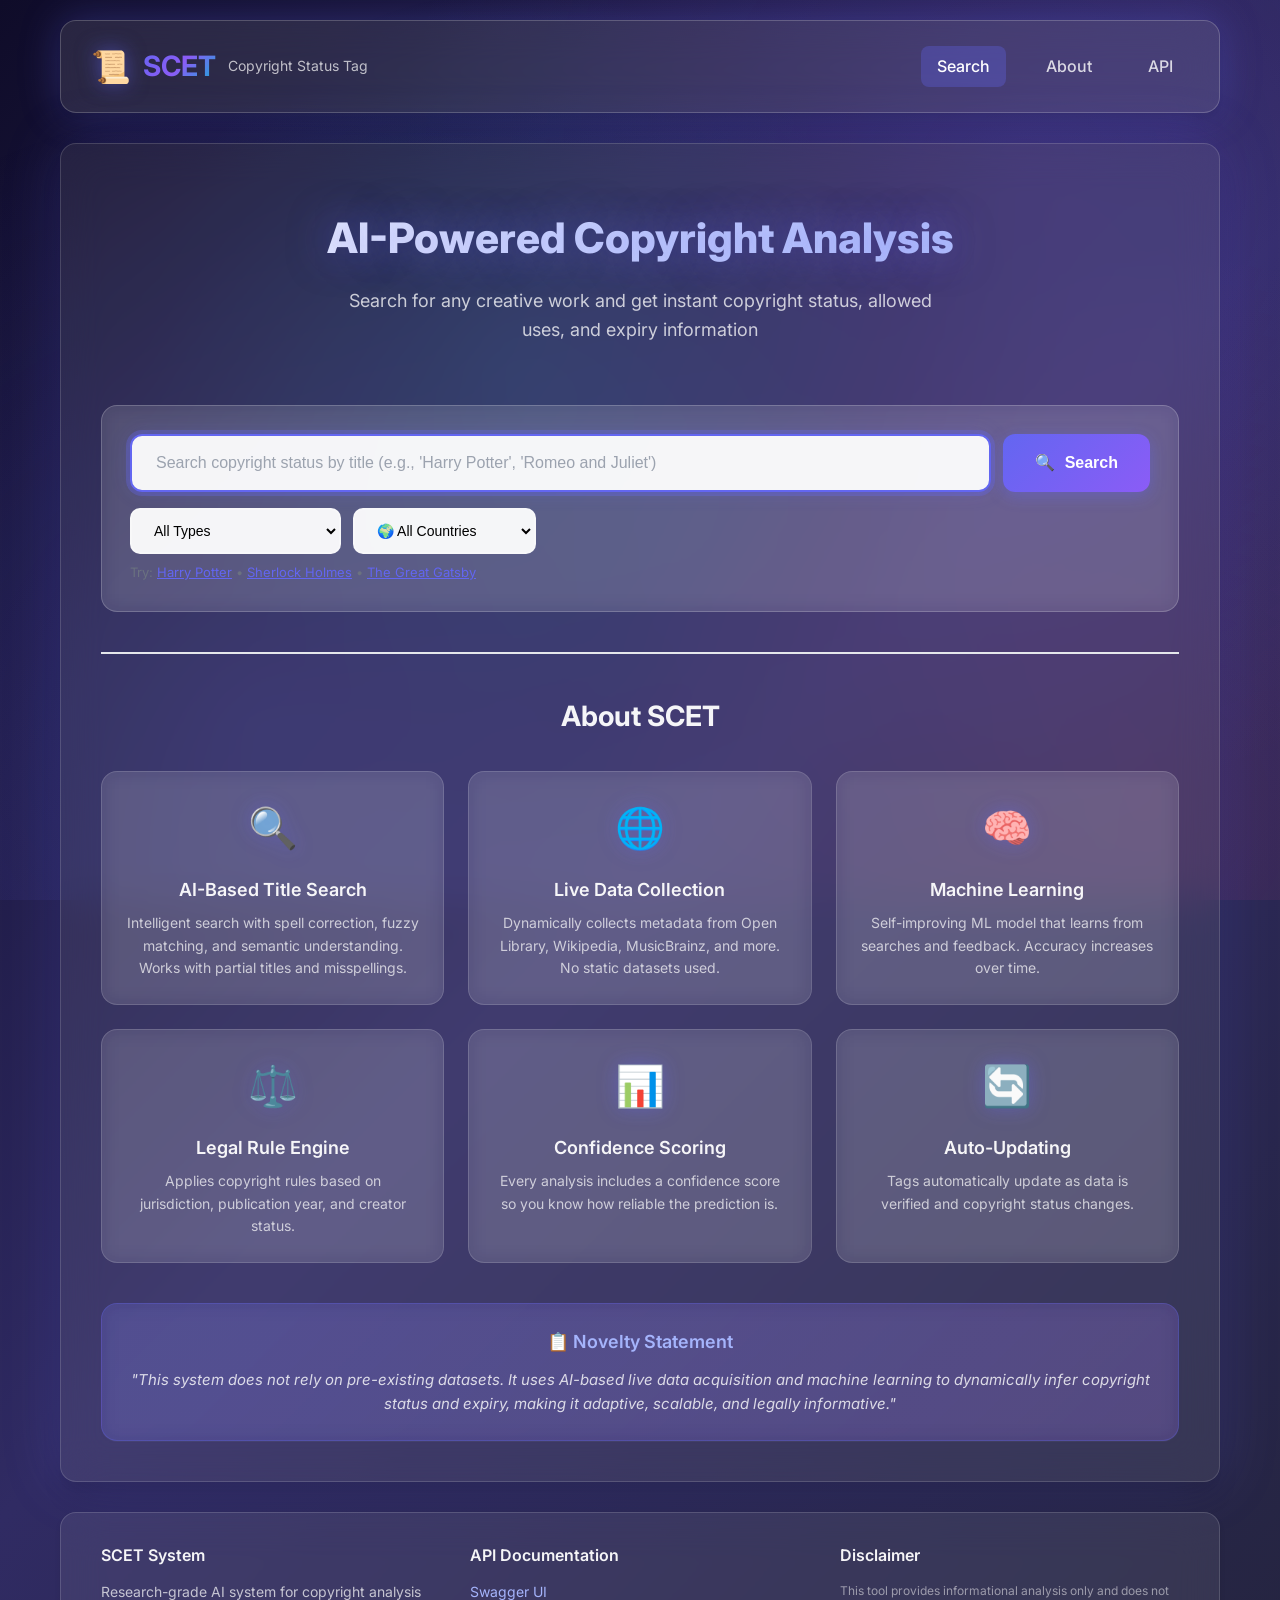
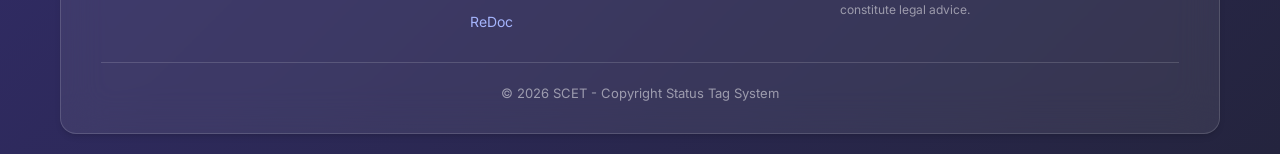
==== index.html @ 21bbf4d7 "FINAL FIX: Update index.html to use app-v3.js, remove redirect config" ====
<!DOCTYPE html>
<!-- SCET App - v3.1 FRESH BUILD 2026-02-15T175500Z -->
<html lang="en">
<head>
    <meta charset="UTF-8">
    <meta name="viewport" content="width=device-width, initial-scale=1.0">
    <title>SCET - Copyright Status Tag</title>
    <link rel="stylesheet" href="css/styles.css?v=3.1.0">
    <link href="https://fonts.googleapis.com/css2?family=Inter:wght@300;400;500;600;700&display=swap" rel="stylesheet">
</head>
<body>
    <!-- Deployment ID: 20260215-175500 -->
    <div class="app-container">
        <!-- Header -->
        <header class="header">
            <div class="logo">
                <span class="logo-icon">📜</span>
                <h1>SCET</h1>
                <span class="tagline">Copyright Status Tag</span>
            </div>
            <nav class="nav-links">
                <a href="#search" class="active">Search</a>
                <a href="#about">About</a>
                <a href="#api">API</a>
            </nav>
        </header>

        <!-- Main Content -->
        <main class="main-content">
            <!-- Hero Section -->
            <section class="hero">
                <h2>AI-Powered Copyright Analysis</h2>
                <p>Search for any creative work and get instant copyright status, allowed uses, and expiry information</p>
            </section>

            <!-- Search Section -->
            <section id="search" class="search-section">
                <div class="search-box">
                    <div class="search-input-container">
                        <input 
                            type="text" 
                            id="searchInput" 
                            placeholder="Search copyright status by title (e.g., 'Harry Potter', 'Romeo and Juliet')"
                            autocomplete="off"
                        >
                        <button id="searchBtn" class="search-btn">
                            <span class="btn-icon">🔍</span>
                            Search
                        </button>
                    </div>
                    <div class="search-options">
                        <select id="contentType">
                            <option value="">All Types</option>
                            <optgroup label="📚 Creative Works">
                                <option value="book">📚 Books</option>
                                <option value="music">🎵 Music</option>
                                <option value="film">🎬 Films</option>
                                <option value="article">📄 Articles</option>
                                <option value="artwork">🎨 Artwork</option>
                            </optgroup>
                            <optgroup label="💻 Software & Code">
                                <option value="software">💻 Software</option>
                                <option value="code">📦 Code/Library</option>
                            </optgroup>
                            <optgroup label="🚀 Innovation & Projects">
                                <option value="project">🚀 Projects</option>
                                <option value="innovation">💡 Innovation</option>
                                <option value="drone">🤖 Drones/Robotics</option>
                                <option value="technology">🔬 Technology</option>
                                <option value="research_project">🔬 Research Projects</option>
                            </optgroup>
                            <optgroup label="🏢 Companies & Startups">
                                <option value="startup">🚀 Startups</option>
                                <option value="company">🏢 Companies</option>
                            </optgroup>
                            <optgroup label="⚖️ Intellectual Property">
                                <option value="patent">📜 Patents</option>
                                <option value="trademark">®️ Trademarks</option>
                            </optgroup>
                            <optgroup label="📑 Academic & Research">
                                <option value="academic_paper">📑 Academic Papers</option>
                            </optgroup>
                        </select>
                        <select id="jurisdiction">
                            <option value="">🌍 All Countries</option>
                            <option value="US">🇺🇸 United States</option>
                            <option value="EU">🇪🇺 European Union</option>
                            <option value="UK">🇬🇧 United Kingdom</option>
                            <option value="CA">🇨🇦 Canada</option>
                            <option value="AU">🇦🇺 Australia</option>
                            <option value="JP">🇯🇵 Japan</option>
                            <option value="IN">🇮🇳 India</option>
                        </select>
                    </div>
                </div>

                <!-- Spell Correction Notice -->
                <div id="correctionNotice" class="correction-notice hidden">
                    <span>Did you mean: </span>
                    <a href="#" id="correctedQuery"></a>
                </div>

                <!-- Loading Indicator -->
                <div id="loadingIndicator" class="loading hidden">
                    <div class="spinner"></div>
                    <span>Searching with AI...</span>
                </div>

                <!-- AI Explanation -->
                <div id="aiExplanation" class="ai-explanation hidden">
                    <span class="ai-icon">🤖</span>
                    <p id="aiExplanationText"></p>
                </div>

                <!-- Search Results -->
                <div id="searchResults" class="search-results hidden">
                    <h3>Search Results</h3>
                    <div id="resultsList" class="results-list"></div>
                </div>

                <!-- Suggestions -->
                <div id="suggestions" class="suggestions hidden">
                    <span>Related searches: </span>
                    <div id="suggestionsList"></div>
                </div>
            </section>

            <!-- Copyright Status Tag Display -->
            <section id="smartTagSection" class="smart-tag-section hidden">
                <h3>Copyright Status</h3>
                <div id="smartTagContainer" class="smart-tag-container"></div>
            </section>

            <!-- About Section -->
            <section id="about" class="about-section">
                <h2>About SCET</h2>
                <div class="features-grid">
                    <div class="feature-card">
                        <span class="feature-icon">🔍</span>
                        <h4>AI-Based Title Search</h4>
                        <p>Intelligent search with spell correction, fuzzy matching, and semantic understanding. Works with partial titles and misspellings.</p>
                    </div>
                    <div class="feature-card">
                        <span class="feature-icon">🌐</span>
                        <h4>Live Data Collection</h4>
                        <p>Dynamically collects metadata from Open Library, Wikipedia, MusicBrainz, and more. No static datasets used.</p>
                    </div>
                    <div class="feature-card">
                        <span class="feature-icon">🧠</span>
                        <h4>Machine Learning</h4>
                        <p>Self-improving ML model that learns from searches and feedback. Accuracy increases over time.</p>
                    </div>
                    <div class="feature-card">
                        <span class="feature-icon">⚖️</span>
                        <h4>Legal Rule Engine</h4>
                        <p>Applies copyright rules based on jurisdiction, publication year, and creator status.</p>
                    </div>
                    <div class="feature-card">
                        <span class="feature-icon">📊</span>
                        <h4>Confidence Scoring</h4>
                        <p>Every analysis includes a confidence score so you know how reliable the prediction is.</p>
                    </div>
                    <div class="feature-card">
                        <span class="feature-icon">🔄</span>
                        <h4>Auto-Updating</h4>
                        <p>Tags automatically update as data is verified and copyright status changes.</p>
                    </div>
                </div>

                <div class="novelty-statement">
                    <h4>📋 Novelty Statement</h4>
                    <p>
                        "This system does not rely on pre-existing datasets. It uses AI-based live data acquisition 
                        and machine learning to dynamically infer copyright status and expiry, making it adaptive, 
                        scalable, and legally informative."
                    </p>
                </div>
            </section>
        </main>

        <!-- Footer -->
        <footer class="footer">
            <div class="footer-content">
                <div class="footer-section">
                    <h4>SCET System</h4>
                    <p>Research-grade AI system for copyright analysis</p>
                </div>
                <div class="footer-section">
                    <h4>API Documentation</h4>
                    <a href="http://localhost:8000/docs" target="_blank">Swagger UI</a>
                    <a href="http://localhost:8000/redoc" target="_blank">ReDoc</a>
                </div>
                <div class="footer-section">
                    <h4>Disclaimer</h4>
                    <p class="disclaimer-text">This tool provides informational analysis only and does not constitute legal advice.</p>
                </div>
            </div>
            <div class="footer-bottom">
                <p>&copy; 2026 SCET - Copyright Status Tag System</p>
            </div>
        </footer>
    </div>

    <script src="js/app-v3.js"></script>
    <script>console.log('SCET APP LOADED - v3.1 [20260215-175500]');</script>
</body>
</html>
---- css/styles.css ----
/* SCET Frontend Styles */

:root {
    --primary-color: #6366f1;
    --primary-dark: #4f46e5;
    --secondary-color: #8b5cf6;
    --accent-color: #06b6d4;
    --success-color: #10b981;
    --warning-color: #f59e0b;
    --danger-color: #ef4444;
    --gray-50: #f9fafb;
    --gray-100: #f3f4f6;
    --gray-200: #e5e7eb;
    --gray-300: #d1d5db;
    --gray-400: #9ca3af;
    --gray-500: #6b7280;
    --gray-600: #4b5563;
    --gray-700: #374151;
    --gray-800: #1f2937;
    --gray-900: #111827;
    --border-radius: 16px;
    --shadow-sm: 0 1px 2px 0 rgba(0, 0, 0, 0.05);
    --shadow: 0 4px 6px -1px rgba(0, 0, 0, 0.1), 0 2px 4px -1px rgba(0, 0, 0, 0.06);
    --shadow-lg: 0 10px 15px -3px rgba(0, 0, 0, 0.1), 0 4px 6px -2px rgba(0, 0, 0, 0.05);
    --shadow-xl: 0 20px 25px -5px rgba(0, 0, 0, 0.1), 0 10px 10px -5px rgba(0, 0, 0, 0.04);
    --shadow-glow: 0 0 40px rgba(99, 102, 241, 0.3);
}

* {
    margin: 0;
    padding: 0;
    box-sizing: border-box;
}

body {
    font-family: 'Inter', -apple-system, BlinkMacSystemFont, 'Segoe UI', Roboto, sans-serif;
    background: linear-gradient(135deg, #0f0c29 0%, #302b63 50%, #24243e 100%);
    min-height: 100vh;
    color: #f3f4f6;
    line-height: 1.6;
    position: relative;
}

/* Animated background particles */
body::before {
    content: '';
    position: fixed;
    top: 0;
    left: 0;
    width: 100%;
    height: 100%;
    background-image: 
        radial-gradient(circle at 20% 80%, rgba(99, 102, 241, 0.15) 0%, transparent 50%),
        radial-gradient(circle at 80% 20%, rgba(139, 92, 246, 0.15) 0%, transparent 50%),
        radial-gradient(circle at 40% 40%, rgba(6, 182, 212, 0.1) 0%, transparent 40%),
        radial-gradient(circle at 90% 90%, rgba(236, 72, 153, 0.1) 0%, transparent 40%);
    pointer-events: none;
    z-index: 0;
}

.app-container {
    max-width: 1200px;
    margin: 0 auto;
    padding: 20px;
    position: relative;
    z-index: 1;
}

/* Header */
.header {
    display: flex;
    justify-content: space-between;
    align-items: center;
    padding: 20px 30px;
    background: rgba(255, 255, 255, 0.1);
    backdrop-filter: blur(20px);
    border: 1px solid rgba(255, 255, 255, 0.2);
    border-radius: var(--border-radius);
    box-shadow: var(--shadow-lg), var(--shadow-glow);
    margin-bottom: 30px;
}

.logo {
    display: flex;
    align-items: center;
    gap: 12px;
}

.logo-icon {
    font-size: 32px;
    filter: drop-shadow(0 0 10px rgba(99, 102, 241, 0.5));
}

.logo h1 {
    font-size: 28px;
    font-weight: 700;
    background: linear-gradient(135deg, #6366f1, #8b5cf6, #06b6d4);
    -webkit-background-clip: text;
    -webkit-text-fill-color: transparent;
    background-clip: text;
}

.tagline {
    font-size: 14px;
    color: rgba(255, 255, 255, 0.7);
    font-weight: 400;
}

.nav-links {
    display: flex;
    gap: 24px;
}

.nav-links a {
    text-decoration: none;
    color: rgba(255, 255, 255, 0.8);
    font-weight: 500;
    padding: 8px 16px;
    border-radius: 8px;
    transition: all 0.2s ease;
}

.nav-links a:hover,
.nav-links a.active {
    color: #fff;
    background: rgba(99, 102, 241, 0.3);
}

/* Main Content */
.main-content {
    background: rgba(255, 255, 255, 0.08);
    backdrop-filter: blur(20px);
    border: 1px solid rgba(255, 255, 255, 0.15);
    border-radius: var(--border-radius);
    box-shadow: var(--shadow-xl), 0 0 60px rgba(99, 102, 241, 0.2);
    padding: 40px;
    margin-bottom: 30px;
}

/* Hero Section */
.hero {
    text-align: center;
    margin-bottom: 40px;
    padding: 20px;
}

.hero h2 {
    font-size: 42px;
    font-weight: 800;
    background: linear-gradient(135deg, #fff 0%, #c7d2fe 50%, #a5b4fc 100%);
    -webkit-background-clip: text;
    -webkit-text-fill-color: transparent;
    background-clip: text;
    margin-bottom: 16px;
    text-shadow: 0 0 40px rgba(99, 102, 241, 0.5);
}

.hero p {
    font-size: 18px;
    color: rgba(255, 255, 255, 0.75);
    max-width: 600px;
    margin: 0 auto;
}

/* Search Section */
.search-section {
    margin-bottom: 40px;
}

.search-box {
    background: rgba(255, 255, 255, 0.1);
    border: 1px solid rgba(255, 255, 255, 0.2);
    border-radius: var(--border-radius);
    padding: 28px;
    margin-bottom: 20px;
    backdrop-filter: blur(10px);
}

.search-input-container {
    display: flex;
    gap: 12px;
    margin-bottom: 16px;
}

.search-input-container input {
    flex: 1;
    padding: 18px 24px;
    font-size: 16px;
    border: 2px solid rgba(255, 255, 255, 0.2);
    border-radius: 12px;
    outline: none;
    transition: all 0.3s ease;
    background: rgba(255, 255, 255, 0.95);
    color: var(--gray-800);
}

.search-input-container input::placeholder {
    color: var(--gray-400);
}

.search-input-container input:focus {
    border-color: var(--primary-color);
    box-shadow: 0 0 0 4px rgba(99, 102, 241, 0.3), 0 0 20px rgba(99, 102, 241, 0.2);
}

.search-btn {
    display: flex;
    align-items: center;
    gap: 10px;
    padding: 18px 32px;
    background: linear-gradient(135deg, #6366f1, #8b5cf6, #06b6d4);
    background-size: 200% 200%;
    animation: gradientShift 3s ease infinite;
    color: white;
    border: none;
    border-radius: 12px;
    font-size: 16px;
    font-weight: 600;
    cursor: pointer;
    transition: all 0.3s ease;
    box-shadow: 0 4px 15px rgba(99, 102, 241, 0.4);
}

@keyframes gradientShift {
    0% { background-position: 0% 50%; }
    50% { background-position: 100% 50%; }
    100% { background-position: 0% 50%; }
}

.search-btn:hover {
    transform: translateY(-3px);
    box-shadow: 0 8px 25px rgba(99, 102, 241, 0.5);
}

.search-btn:active {
    transform: translateY(-1px);
}

.search-options {
    display: flex;
    gap: 12px;
}

.search-options select {
    padding: 12px 18px;
    font-size: 14px;
    border: 2px solid rgba(255, 255, 255, 0.2);
    border-radius: 10px;
    background: rgba(255, 255, 255, 0.95);
    cursor: pointer;
    outline: none;
}

.search-options select:focus {
    border-color: var(--primary-color);
    box-shadow: 0 0 0 3px rgba(99, 102, 241, 0.2);
}

/* Correction Notice */
.correction-notice {
    background: rgba(251, 191, 36, 0.2);
    border: 1px solid rgba(251, 191, 36, 0.4);
    border-radius: 10px;
    padding: 12px 20px;
    margin-bottom: 16px;
    color: #fcd34d;
    backdrop-filter: blur(10px);
}

.correction-notice a {
    color: #a5b4fc;
    font-weight: 600;
}

/* Loading Indicator */
.loading {
    display: flex;
    align-items: center;
    justify-content: center;
    gap: 16px;
    padding: 40px;
    color: rgba(255, 255, 255, 0.8);
}

.spinner {
    width: 36px;
    height: 36px;
    border: 3px solid rgba(255, 255, 255, 0.2);
    border-top-color: #6366f1;
    border-radius: 50%;
    animation: spin 1s linear infinite;
    box-shadow: 0 0 20px rgba(99, 102, 241, 0.4);
}

@keyframes spin {
    to { transform: rotate(360deg); }
}

/* AI Explanation */
.ai-explanation {
    display: flex;
    align-items: flex-start;
    gap: 12px;
    background: linear-gradient(135deg, rgba(99, 102, 241, 0.15), rgba(139, 92, 246, 0.15));
    border: 1px solid rgba(99, 102, 241, 0.3);
    border-radius: 12px;
    padding: 18px 22px;
    margin-bottom: 20px;
    backdrop-filter: blur(10px);
}

.ai-icon {
    font-size: 24px;
    filter: drop-shadow(0 0 8px rgba(99, 102, 241, 0.5));
}

.ai-explanation p {
    color: rgba(255, 255, 255, 0.85);
    font-size: 15px;
}

/* Search Results */
.search-results h3 {
    font-size: 20px;
    font-weight: 600;
    margin-bottom: 16px;
    color: rgba(255, 255, 255, 0.95);
}

.results-list {
    display: flex;
    flex-direction: column;
    gap: 12px;
}

.result-item {
    display: flex;
    justify-content: space-between;
    align-items: center;
    background: rgba(255, 255, 255, 0.08);
    border: 1px solid rgba(255, 255, 255, 0.15);
    border-radius: 12px;
    padding: 18px 22px;
    cursor: pointer;
    transition: all 0.3s ease;
    backdrop-filter: blur(10px);
}

.result-item:hover {
    border-color: rgba(99, 102, 241, 0.5);
    box-shadow: 0 8px 25px rgba(99, 102, 241, 0.2);
    transform: translateX(5px);
}

.result-info {
    flex: 1;
}

.result-title {
    font-size: 16px;
    font-weight: 600;
    color: rgba(255, 255, 255, 0.95);
    margin-bottom: 4px;
}

.result-meta {
    font-size: 14px;
    color: rgba(255, 255, 255, 0.6);
}

.result-score {
    display: flex;
    flex-direction: column;
    align-items: flex-end;
    gap: 4px;
}

.score-badge {
    background: linear-gradient(135deg, #6366f1, #8b5cf6);
    color: white;
    padding: 6px 14px;
    border-radius: 20px;
    font-size: 12px;
    font-weight: 600;
    box-shadow: 0 2px 10px rgba(99, 102, 241, 0.4);
}

.status-badge {
    padding: 6px 14px;
    border-radius: 20px;
    font-size: 12px;
    font-weight: 500;
}

.status-badge.public_domain,
.status-badge.expired {
    background: rgba(16, 185, 129, 0.2);
    color: #6ee7b7;
    border: 1px solid rgba(16, 185, 129, 0.4);
}

.status-badge.likely_expired {
    background: rgba(251, 191, 36, 0.2);
    color: #fcd34d;
    border: 1px solid rgba(251, 191, 36, 0.4);
}

.status-badge.active,
.status-badge.likely_active {
    background: rgba(239, 68, 68, 0.2);
    color: #fca5a5;
    border: 1px solid rgba(239, 68, 68, 0.4);
}

.status-badge.unknown {
    background: rgba(255, 255, 255, 0.1);
    color: rgba(255, 255, 255, 0.6);
    border: 1px solid rgba(255, 255, 255, 0.2);
}

/* Suggestions */
.suggestions {
    display: flex;
    align-items: center;
    gap: 12px;
    padding: 12px 0;
    color: rgba(255, 255, 255, 0.6);
    font-size: 14px;
}

#suggestionsList {
    display: flex;
    gap: 8px;
}

.suggestion-tag {
    background: rgba(255, 255, 255, 0.1);
    color: rgba(255, 255, 255, 0.8);
    padding: 6px 14px;
    border-radius: 20px;
    font-size: 13px;
    cursor: pointer;
    transition: all 0.3s ease;
    border: 1px solid rgba(255, 255, 255, 0.2);
}

.suggestion-tag:hover {
    background: rgba(99, 102, 241, 0.3);
    color: white;
    border-color: rgba(99, 102, 241, 0.5);
}

/* Smart Tag Section */
.smart-tag-section {
    border-top: 1px solid rgba(255, 255, 255, 0.15);
    padding-top: 40px;
    margin-top: 40px;
}

.smart-tag-section h3 {
    font-size: 24px;
    font-weight: 600;
    margin-bottom: 24px;
    text-align: center;
    color: rgba(255, 255, 255, 0.95);
}

.smart-tag-container {
    max-width: 500px;
    margin: 0 auto;
}

.smart-tag {
    border: 2px solid;
    border-radius: 16px;
    padding: 28px;
    background: rgba(255, 255, 255, 0.95);
    box-shadow: var(--shadow-xl), 0 0 40px rgba(0, 0, 0, 0.2);
}

.smart-tag.status-green { border-color: var(--success-color); box-shadow: var(--shadow-xl), 0 0 30px rgba(16, 185, 129, 0.3); }
.smart-tag.status-yellow { border-color: var(--warning-color); box-shadow: var(--shadow-xl), 0 0 30px rgba(245, 158, 11, 0.3); }
.smart-tag.status-orange { border-color: #fb923c; box-shadow: var(--shadow-xl), 0 0 30px rgba(251, 146, 60, 0.3); }
.smart-tag.status-red { border-color: var(--danger-color); box-shadow: var(--shadow-xl), 0 0 30px rgba(239, 68, 68, 0.3); }
.smart-tag.status-gray { border-color: var(--gray-400); }

.tag-header {
    display: flex;
    align-items: center;
    gap: 12px;
    margin-bottom: 16px;
}

.tag-emoji {
    font-size: 40px;
    filter: drop-shadow(0 2px 4px rgba(0, 0, 0, 0.2));
}

.tag-status {
    font-size: 18px;
    font-weight: 700;
}

.tag-title {
    font-size: 20px;
    font-weight: 600;
    color: var(--gray-800);
    margin-bottom: 8px;
}

.tag-creator {
    font-size: 15px;
    color: var(--gray-600);
    margin-bottom: 4px;
}

.tag-year {
    font-size: 14px;
    color: var(--gray-500);
}

.tag-timeline {
    background: linear-gradient(135deg, var(--gray-100), var(--gray-50));
    padding: 14px 18px;
    border-radius: 10px;
    margin: 16px 0;
    display: flex;
    align-items: center;
    gap: 8px;
    border: 1px solid var(--gray-200);
}

.tag-uses {
    margin: 16px 0;
}

.tag-uses-title {
    font-size: 14px;
    font-weight: 600;
    color: var(--gray-700);
    margin-bottom: 8px;
}

.uses-list {
    display: flex;
    flex-wrap: wrap;
    gap: 8px;
}

.use-item {
    font-size: 13px;
    padding: 4px 10px;
    border-radius: 20px;
    background: var(--gray-100);
    color: var(--gray-600);
}

.use-item.allowed {
    background: #d1fae5;
    color: #065f46;
}

.use-item.denied {
    background: #fee2e2;
    color: #991b1b;
}

.tag-confidence {
    display: flex;
    justify-content: space-between;
    align-items: center;
    margin: 16px 0;
    padding: 12px 0;
    border-top: 1px solid var(--gray-200);
    font-size: 14px;
}

.confidence-bar {
    width: 100px;
    height: 8px;
    background: var(--gray-200);
    border-radius: 4px;
    overflow: hidden;
}

.confidence-fill {
    height: 100%;
    background: var(--primary-color);
    border-radius: 4px;
    transition: width 0.3s ease;
}

.tag-reasoning {
    background: linear-gradient(135deg, #ede9fe, #dbeafe);
    padding: 16px;
    border-radius: 10px;
    margin: 16px 0;
}

.tag-reasoning-title {
    font-size: 14px;
    font-weight: 600;
    color: var(--gray-700);
    margin-bottom: 8px;
    display: flex;
    align-items: center;
    gap: 8px;
}

.tag-reasoning p {
    font-size: 14px;
    color: var(--gray-600);
    line-height: 1.5;
}

.tag-disclaimer {
    font-size: 11px;
    color: var(--gray-500);
    margin-top: 16px;
    padding-top: 16px;
    border-top: 1px solid var(--gray-200);
}

.tag-meta {
    display: flex;
    justify-content: space-between;
    font-size: 11px;
    color: var(--gray-400);
    margin-top: 12px;
}

/* Enhanced Output Styles */
.tag-summary {
    background: linear-gradient(135deg, rgba(99, 102, 241, 0.1), rgba(139, 92, 246, 0.1));
    padding: 16px;
    border-radius: 10px;
    margin: 16px 0;
    border-left: 4px solid var(--primary-color);
}

.tag-summary p {
    font-size: 14px;
    color: var(--gray-700);
    line-height: 1.6;
    margin: 0;
}

.tag-section {
    margin: 20px 0;
}

.tag-section h4 {
    font-size: 14px;
    font-weight: 600;
    color: var(--gray-800);
    margin-bottom: 12px;
    display: flex;
    align-items: center;
    gap: 8px;
}

/* Risk Assessment */
.risk-assessment {
    background: #f8f9fa;
    padding: 16px;
    border-radius: 10px;
}

.risk-header {
    display: flex;
    align-items: center;
    gap: 8px;
    margin-bottom: 8px;
}

.risk-icon {
    font-size: 24px;
}

.risk-level {
    font-size: 18px;
    font-weight: 700;
}

.risk-description {
    font-size: 14px;
    color: var(--gray-600);
    margin: 8px 0;
}

.risk-details {
    display: flex;
    gap: 20px;
    margin-top: 12px;
    font-size: 13px;
    color: var(--gray-500);
}

/* Recommendations */
.recommendations-list {
    display: flex;
    flex-direction: column;
    gap: 12px;
}

.recommendation-item {
    display: flex;
    gap: 12px;
    padding: 12px;
    border-radius: 10px;
    background: #f8f9fa;
}

.recommendation-item.success {
    background: rgba(16, 185, 129, 0.1);
    border-left: 4px solid #10b981;
}

.recommendation-item.warning {
    background: rgba(245, 158, 11, 0.1);
    border-left: 4px solid #f59e0b;
}

.recommendation-item.info {
    background: rgba(99, 102, 241, 0.1);
    border-left: 4px solid #6366f1;
}

.recommendation-item.tip {
    background: rgba(6, 182, 212, 0.1);
    border-left: 4px solid #06b6d4;
}

.recommendation-item.action {
    background: rgba(139, 92, 246, 0.1);
    border-left: 4px solid #8b5cf6;
}

.rec-icon {
    font-size: 20px;
    flex-shrink: 0;
}

.rec-content {
    flex: 1;
}

.rec-content strong {
    display: block;
    font-size: 14px;
    color: var(--gray-800);
    margin-bottom: 4px;
}

.rec-content p {
    font-size: 13px;
    color: var(--gray-600);
    margin: 0;
    line-height: 1.5;
}

/* Legal Checklist */
.legal-checklist {
    display: flex;
    flex-direction: column;
    gap: 8px;
}

.checklist-item {
    display: flex;
    align-items: center;
    gap: 10px;
    padding: 10px 12px;
    background: #f8f9fa;
    border-radius: 8px;
}

.checklist-item.required {
    background: rgba(239, 68, 68, 0.05);
}

.checklist-item.recommended {
    background: rgba(245, 158, 11, 0.05);
}

.checklist-item.optional {
    background: rgba(107, 114, 128, 0.05);
}

.check-icon {
    font-size: 16px;
    color: var(--gray-500);
}

.check-text {
    flex: 1;
    font-size: 13px;
    color: var(--gray-700);
}

.check-status {
    font-size: 11px;
    padding: 2px 8px;
    border-radius: 4px;
    text-transform: uppercase;
    font-weight: 600;
}

.checklist-item.required .check-status {
    background: rgba(239, 68, 68, 0.15);
    color: #dc2626;
}

.checklist-item.recommended .check-status {
    background: rgba(245, 158, 11, 0.15);
    color: #d97706;
}

.checklist-item.optional .check-status {
    background: rgba(107, 114, 128, 0.15);
    color: #6b7280;
}

/* Quick Actions */
.tag-actions {
    display: flex;
    flex-wrap: wrap;
    gap: 10px;
    margin: 20px 0;
}

.quick-action-btn {
    padding: 10px 16px;
    border: 2px solid var(--primary-color);
    background: transparent;
    color: var(--primary-color);
    border-radius: 8px;
    font-size: 13px;
    font-weight: 600;
    cursor: pointer;
    transition: all 0.2s ease;
}

.quick-action-btn:hover {
    background: var(--primary-color);
    color: white;
    transform: translateY(-2px);
    box-shadow: 0 4px 12px rgba(99, 102, 241, 0.3);
}

/* About Section */
.about-section {
    border-top: 2px solid var(--gray-200);
    padding-top: 40px;
    margin-top: 40px;
}

.about-section h2 {
    font-size: 28px;
    font-weight: 700;
    text-align: center;
    margin-bottom: 32px;
    color: rgba(255, 255, 255, 0.95);
}

.features-grid {
    display: grid;
    grid-template-columns: repeat(auto-fit, minmax(280px, 1fr));
    gap: 24px;
    margin-bottom: 40px;
}

.feature-card {
    background: rgba(255, 255, 255, 0.1);
    border: 1px solid rgba(255, 255, 255, 0.15);
    border-radius: var(--border-radius);
    padding: 24px;
    text-align: center;
    transition: all 0.3s ease;
    backdrop-filter: blur(10px);
}

.feature-card:hover {
    transform: translateY(-6px);
    box-shadow: 0 15px 30px rgba(99, 102, 241, 0.3);
    border-color: rgba(99, 102, 241, 0.4);
}

.feature-icon {
    font-size: 40px;
    display: block;
    margin-bottom: 16px;
    filter: drop-shadow(0 0 10px rgba(99, 102, 241, 0.4));
}

.feature-card h4 {
    font-size: 18px;
    font-weight: 600;
    margin-bottom: 8px;
    color: rgba(255, 255, 255, 0.95);
}

.feature-card p {
    font-size: 14px;
    color: rgba(255, 255, 255, 0.7);
}

.novelty-statement {
    background: linear-gradient(135deg, rgba(99, 102, 241, 0.2), rgba(139, 92, 246, 0.2));
    border: 1px solid rgba(99, 102, 241, 0.3);
    border-radius: var(--border-radius);
    padding: 24px;
    text-align: center;
    backdrop-filter: blur(10px);
}

.novelty-statement h4 {
    font-size: 18px;
    font-weight: 600;
    margin-bottom: 12px;
    color: #a5b4fc;
}

.novelty-statement p {
    font-size: 15px;
    color: rgba(255, 255, 255, 0.8);
    font-style: italic;
}

/* Footer */
.footer {
    background: rgba(255, 255, 255, 0.08);
    backdrop-filter: blur(20px);
    border: 1px solid rgba(255, 255, 255, 0.15);
    border-radius: var(--border-radius);
    box-shadow: var(--shadow);
    padding: 30px 40px;
}

.footer-content {
    display: grid;
    grid-template-columns: repeat(auto-fit, minmax(200px, 1fr));
    gap: 30px;
    margin-bottom: 20px;
}

.footer-section h4 {
    font-size: 16px;
    font-weight: 600;
    margin-bottom: 12px;
    color: rgba(255, 255, 255, 0.95);
}

.footer-section p {
    font-size: 14px;
    color: rgba(255, 255, 255, 0.7);
}

.footer-section a {
    display: block;
    color: #a5b4fc;
    text-decoration: none;
    font-size: 14px;
    margin-bottom: 8px;
    transition: all 0.2s ease;
}

.footer-section a:hover {
    color: #c7d2fe;
    text-decoration: underline;
}

.disclaimer-text {
    font-size: 12px !important;
    color: rgba(255, 255, 255, 0.5) !important;
}

.footer-bottom {
    text-align: center;
    padding-top: 20px;
    border-top: 1px solid rgba(255, 255, 255, 0.15);
}

.footer-bottom p {
    font-size: 13px;
    color: rgba(255, 255, 255, 0.5);
}

/* Hidden utility */
.hidden {
    display: none !important;
}

/* Responsive */
@media (max-width: 768px) {
    .header {
        flex-direction: column;
        gap: 16px;
        text-align: center;
    }
    
    .logo {
        flex-direction: column;
    }
    
    .search-input-container {
        flex-direction: column;
    }
    
    .search-options {
        flex-direction: column;
    }
    
    .result-item {
        flex-direction: column;
        align-items: flex-start;
        gap: 12px;
    }
    
    .result-score {
        flex-direction: row;
        gap: 8px;
    }
    
    .hero h2 {
        font-size: 28px;
    }
}
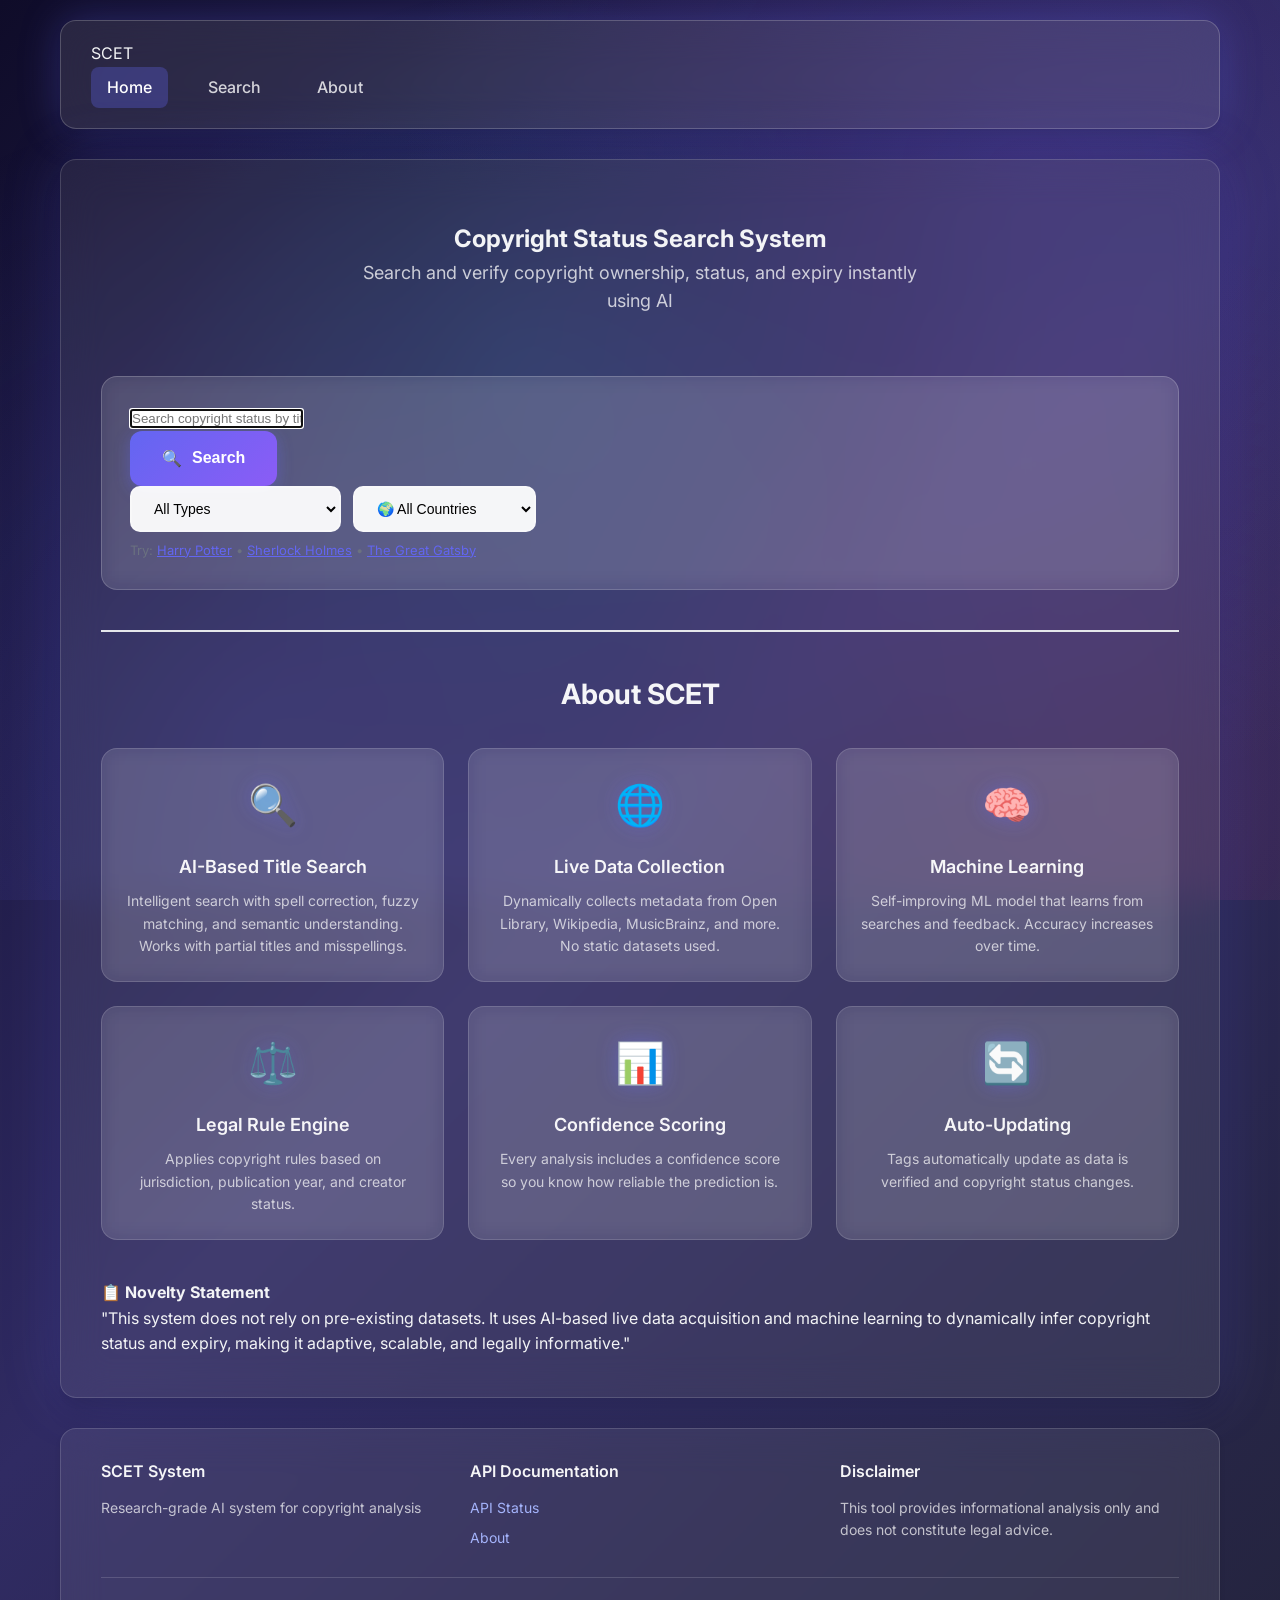
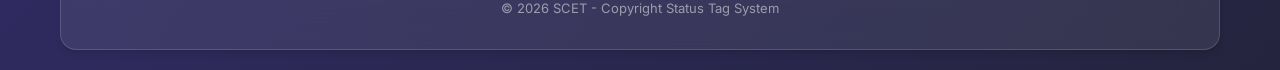
==== commit 46178bfc: "REDESIGN: Implement Hostinger Presson template style - Modern SaaS UI with clean minimal design" ====
--- a/index.html
+++ b/index.html
@@ -1,207 +1,217 @@
 <!DOCTYPE html>
-<!-- SCET App - v3.1 FRESH BUILD 2026-02-15T175500Z -->
+<!-- SCET App - v4.0 PRESSON TEMPLATE REDESIGN -->
 <html lang="en">
 <head>
     <meta charset="UTF-8">
     <meta name="viewport" content="width=device-width, initial-scale=1.0">
-    <title>SCET - Copyright Status Tag</title>
-    <link rel="stylesheet" href="css/styles.css?v=3.1.0">
-    <link href="https://fonts.googleapis.com/css2?family=Inter:wght@300;400;500;600;700&display=swap" rel="stylesheet">
+    <title>SCET - Copyright Status Search System</title>
+    <link rel="stylesheet" href="css/styles.css?v=4.0.0">
+    <link href="https://fonts.googleapis.com/css2?family=Inter:wght@300;400;500;600;700;800&display=swap" rel="stylesheet">
 </head>
 <body>
-    <!-- Deployment ID: 20260215-175500 -->
     <div class="app-container">
-        <!-- Header -->
+        <!-- Navbar -->
         <header class="header">
-            <div class="logo">
-                <span class="logo-icon">📜</span>
-                <h1>SCET</h1>
-                <span class="tagline">Copyright Status Tag</span>
+            <div class="header-container">
+                <div class="logo">
+                    <span class="logo-text">SCET</span>
+                </div>
+                <nav class="nav-links">
+                    <a href="#home" class="nav-link active">Home</a>
+                    <a href="#search" class="nav-link">Search</a>
+                    <a href="#about" class="nav-link">About</a>
+                </nav>
             </div>
-            <nav class="nav-links">
-                <a href="#search" class="active">Search</a>
-                <a href="#about">About</a>
-                <a href="#api">API</a>
-            </nav>
         </header>
 
         <!-- Main Content -->
         <main class="main-content">
             <!-- Hero Section -->
-            <section class="hero">
-                <h2>AI-Powered Copyright Analysis</h2>
-                <p>Search for any creative work and get instant copyright status, allowed uses, and expiry information</p>
+            <section class="hero" id="home">
+                <div class="hero-container">
+                    <h1 class="hero-title">Copyright Status Search System</h1>
+                    <p class="hero-subtitle">Search and verify copyright ownership, status, and expiry instantly using AI</p>
+                </div>
             </section>
 
             <!-- Search Section -->
             <section id="search" class="search-section">
-                <div class="search-box">
-                    <div class="search-input-container">
-                        <input 
-                            type="text" 
-                            id="searchInput" 
-                            placeholder="Search copyright status by title (e.g., 'Harry Potter', 'Romeo and Juliet')"
-                            autocomplete="off"
-                        >
-                        <button id="searchBtn" class="search-btn">
-                            <span class="btn-icon">🔍</span>
-                            Search
-                        </button>
-                    </div>
-                    <div class="search-options">
-                        <select id="contentType">
-                            <option value="">All Types</option>
-                            <optgroup label="📚 Creative Works">
-                                <option value="book">📚 Books</option>
-                                <option value="music">🎵 Music</option>
-                                <option value="film">🎬 Films</option>
-                                <option value="article">📄 Articles</option>
-                                <option value="artwork">🎨 Artwork</option>
-                            </optgroup>
-                            <optgroup label="💻 Software & Code">
-                                <option value="software">💻 Software</option>
-                                <option value="code">📦 Code/Library</option>
-                            </optgroup>
-                            <optgroup label="🚀 Innovation & Projects">
-                                <option value="project">🚀 Projects</option>
-                                <option value="innovation">💡 Innovation</option>
-                                <option value="drone">🤖 Drones/Robotics</option>
-                                <option value="technology">🔬 Technology</option>
-                                <option value="research_project">🔬 Research Projects</option>
-                            </optgroup>
-                            <optgroup label="🏢 Companies & Startups">
-                                <option value="startup">🚀 Startups</option>
-                                <option value="company">🏢 Companies</option>
-                            </optgroup>
-                            <optgroup label="⚖️ Intellectual Property">
-                                <option value="patent">📜 Patents</option>
-                                <option value="trademark">®️ Trademarks</option>
-                            </optgroup>
-                            <optgroup label="📑 Academic & Research">
-                                <option value="academic_paper">📑 Academic Papers</option>
-                            </optgroup>
-                        </select>
-                        <select id="jurisdiction">
-                            <option value="">🌍 All Countries</option>
-                            <option value="US">🇺🇸 United States</option>
-                            <option value="EU">🇪🇺 European Union</option>
-                            <option value="UK">🇬🇧 United Kingdom</option>
-                            <option value="CA">🇨🇦 Canada</option>
-                            <option value="AU">🇦🇺 Australia</option>
-                            <option value="JP">🇯🇵 Japan</option>
-                            <option value="IN">🇮🇳 India</option>
-                        </select>
-                    </div>
-                </div>
-
-                <!-- Spell Correction Notice -->
-                <div id="correctionNotice" class="correction-notice hidden">
-                    <span>Did you mean: </span>
-                    <a href="#" id="correctedQuery"></a>
-                </div>
-
-                <!-- Loading Indicator -->
-                <div id="loadingIndicator" class="loading hidden">
-                    <div class="spinner"></div>
-                    <span>Searching with AI...</span>
-                </div>
-
-                <!-- AI Explanation -->
-                <div id="aiExplanation" class="ai-explanation hidden">
-                    <span class="ai-icon">🤖</span>
-                    <p id="aiExplanationText"></p>
-                </div>
-
-                <!-- Search Results -->
-                <div id="searchResults" class="search-results hidden">
-                    <h3>Search Results</h3>
-                    <div id="resultsList" class="results-list"></div>
-                </div>
-
-                <!-- Suggestions -->
-                <div id="suggestions" class="suggestions hidden">
-                    <span>Related searches: </span>
-                    <div id="suggestionsList"></div>
+                <div class="search-container">
+                    <div class="search-box">
+                        <div class="search-input-wrapper">
+                            <input 
+                                type="text" 
+                                id="searchInput" 
+                                class="search-input"
+                                placeholder="Search copyright status by title (e.g., 'Harry Potter', 'Romeo and Juliet')"
+                                autocomplete="off"
+                            >
+                            <button id="searchBtn" class="search-btn">
+                                <span class="btn-icon">🔍</span>
+                                <span class="btn-text">Search</span>
+                            </button>
+                        </div>
+                        <div class="search-options">
+                            <select id="contentType" class="filter-select">
+                                <option value="">All Types</option>
+                                <optgroup label="📚 Creative Works">
+                                    <option value="book">📚 Books</option>
+                                    <option value="music">🎵 Music</option>
+                                    <option value="film">🎬 Films</option>
+                                    <option value="article">📄 Articles</option>
+                                    <option value="artwork">🎨 Artwork</option>
+                                </optgroup>
+                                <optgroup label="💻 Software & Code">
+                                    <option value="software">💻 Software</option>
+                                    <option value="code">📦 Code/Library</option>
+                                </optgroup>
+                                <optgroup label="🚀 Innovation & Projects">
+                                    <option value="project">🚀 Projects</option>
+                                    <option value="innovation">💡 Innovation</option>
+                                    <option value="drone">🤖 Drones/Robotics</option>
+                                    <option value="technology">🔬 Technology</option>
+                                    <option value="research_project">🔬 Research Projects</option>
+                                </optgroup>
+                                <optgroup label="🏢 Companies & Startups">
+                                    <option value="startup">🚀 Startups</option>
+                                    <option value="company">🏢 Companies</option>
+                                </optgroup>
+                                <optgroup label="⚖️ Intellectual Property">
+                                    <option value="patent">📜 Patents</option>
+                                    <option value="trademark">®️ Trademarks</option>
+                                </optgroup>
+                                <optgroup label="📑 Academic & Research">
+                                    <option value="academic_paper">📑 Academic Papers</option>
+                                </optgroup>
+                            </select>
+                            <select id="jurisdiction" class="filter-select">
+                                <option value="">🌍 All Countries</option>
+                                <option value="US">🇺🇸 United States</option>
+                                <option value="EU">🇪🇺 European Union</option>
+                                <option value="UK">🇬🇧 United Kingdom</option>
+                                <option value="CA">🇨🇦 Canada</option>
+                                <option value="AU">🇦🇺 Australia</option>
+                                <option value="JP">🇯🇵 Japan</option>
+                                <option value="IN">🇮🇳 India</option>
+                            </select>
+                        </div>
+                    </div>
+
+                    <!-- Spell Correction Notice -->
+                    <div id="correctionNotice" class="correction-notice hidden">
+                        <span>Did you mean: </span>
+                        <a href="#" id="correctedQuery"></a>
+                    </div>
+
+                    <!-- Loading Indicator -->
+                    <div id="loadingIndicator" class="loading hidden">
+                        <div class="spinner"></div>
+                        <span>Searching with AI...</span>
+                    </div>
+
+                    <!-- AI Explanation -->
+                    <div id="aiExplanation" class="ai-explanation hidden">
+                        <span class="ai-icon">🤖</span>
+                        <p id="aiExplanationText"></p>
+                    </div>
+
+                    <!-- Search Results -->
+                    <div id="searchResults" class="search-results hidden">
+                        <h3 class="results-heading">Search Results</h3>
+                        <div id="resultsList" class="results-list"></div>
+                    </div>
+
+                    <!-- Suggestions -->
+                    <div id="suggestions" class="suggestions hidden">
+                        <span>Related searches: </span>
+                        <div id="suggestionsList"></div>
+                    </div>
                 </div>
             </section>
 
             <!-- Copyright Status Tag Display -->
             <section id="smartTagSection" class="smart-tag-section hidden">
-                <h3>Copyright Status</h3>
-                <div id="smartTagContainer" class="smart-tag-container"></div>
+                <div class="container">
+                    <h3 class="section-heading">Copyright Status</h3>
+                    <div id="smartTagContainer" class="smart-tag-container"></div>
+                </div>
             </section>
 
             <!-- About Section -->
             <section id="about" class="about-section">
-                <h2>About SCET</h2>
-                <div class="features-grid">
-                    <div class="feature-card">
-                        <span class="feature-icon">🔍</span>
-                        <h4>AI-Based Title Search</h4>
-                        <p>Intelligent search with spell correction, fuzzy matching, and semantic understanding. Works with partial titles and misspellings.</p>
-                    </div>
-                    <div class="feature-card">
-                        <span class="feature-icon">🌐</span>
-                        <h4>Live Data Collection</h4>
-                        <p>Dynamically collects metadata from Open Library, Wikipedia, MusicBrainz, and more. No static datasets used.</p>
-                    </div>
-                    <div class="feature-card">
-                        <span class="feature-icon">🧠</span>
-                        <h4>Machine Learning</h4>
-                        <p>Self-improving ML model that learns from searches and feedback. Accuracy increases over time.</p>
-                    </div>
-                    <div class="feature-card">
-                        <span class="feature-icon">⚖️</span>
-                        <h4>Legal Rule Engine</h4>
-                        <p>Applies copyright rules based on jurisdiction, publication year, and creator status.</p>
-                    </div>
-                    <div class="feature-card">
-                        <span class="feature-icon">📊</span>
-                        <h4>Confidence Scoring</h4>
-                        <p>Every analysis includes a confidence score so you know how reliable the prediction is.</p>
-                    </div>
-                    <div class="feature-card">
-                        <span class="feature-icon">🔄</span>
-                        <h4>Auto-Updating</h4>
-                        <p>Tags automatically update as data is verified and copyright status changes.</p>
-                    </div>
-                </div>
-
-                <div class="novelty-statement">
-                    <h4>📋 Novelty Statement</h4>
-                    <p>
-                        "This system does not rely on pre-existing datasets. It uses AI-based live data acquisition 
-                        and machine learning to dynamically infer copyright status and expiry, making it adaptive, 
-                        scalable, and legally informative."
-                    </p>
+                <div class="container">
+                    <h2 class="section-title">About SCET</h2>
+                    <div class="features-grid">
+                        <div class="feature-card">
+                            <div class="feature-icon">🔍</div>
+                            <h4 class="feature-title">AI-Based Title Search</h4>
+                            <p class="feature-text">Intelligent search with spell correction, fuzzy matching, and semantic understanding. Works with partial titles and misspellings.</p>
+                        </div>
+                        <div class="feature-card">
+                            <div class="feature-icon">🌐</div>
+                            <h4 class="feature-title">Live Data Collection</h4>
+                            <p class="feature-text">Dynamically collects metadata from Open Library, Wikipedia, MusicBrainz, and more. No static datasets used.</p>
+                        </div>
+                        <div class="feature-card">
+                            <div class="feature-icon">🧠</div>
+                            <h4 class="feature-title">Machine Learning</h4>
+                            <p class="feature-text">Self-improving ML model that learns from searches and feedback. Accuracy increases over time.</p>
+                        </div>
+                        <div class="feature-card">
+                            <div class="feature-icon">⚖️</div>
+                            <h4 class="feature-title">Legal Rule Engine</h4>
+                            <p class="feature-text">Applies copyright rules based on jurisdiction, publication year, and creator status.</p>
+                        </div>
+                        <div class="feature-card">
+                            <div class="feature-icon">📊</div>
+                            <h4 class="feature-title">Confidence Scoring</h4>
+                            <p class="feature-text">Every analysis includes a confidence score so you know how reliable the prediction is.</p>
+                        </div>
+                        <div class="feature-card">
+                            <div class="feature-icon">🔄</div>
+                            <h4 class="feature-title">Auto-Updating</h4>
+                            <p class="feature-text">Tags automatically update as data is verified and copyright status changes.</p>
+                        </div>
+                    </div>
+
+                    <div class="novelty-card">
+                        <h4 class="novelty-title">📋 Novelty Statement</h4>
+                        <p class="novelty-text">
+                            "This system does not rely on pre-existing datasets. It uses AI-based live data acquisition 
+                            and machine learning to dynamically infer copyright status and expiry, making it adaptive, 
+                            scalable, and legally informative."
+                        </p>
+                    </div>
                 </div>
             </section>
         </main>
 
         <!-- Footer -->
         <footer class="footer">
-            <div class="footer-content">
-                <div class="footer-section">
-                    <h4>SCET System</h4>
-                    <p>Research-grade AI system for copyright analysis</p>
-                </div>
-                <div class="footer-section">
-                    <h4>API Documentation</h4>
-                    <a href="http://localhost:8000/docs" target="_blank">Swagger UI</a>
-                    <a href="http://localhost:8000/redoc" target="_blank">ReDoc</a>
-                </div>
-                <div class="footer-section">
-                    <h4>Disclaimer</h4>
-                    <p class="disclaimer-text">This tool provides informational analysis only and does not constitute legal advice.</p>
-                </div>
-            </div>
-            <div class="footer-bottom">
-                <p>&copy; 2026 SCET - Copyright Status Tag System</p>
+            <div class="footer-container">
+                <div class="footer-content">
+                    <div class="footer-section">
+                        <h4 class="footer-heading">SCET System</h4>
+                        <p class="footer-text">Research-grade AI system for copyright analysis</p>
+                    </div>
+                    <div class="footer-section">
+                        <h4 class="footer-heading">API Documentation</h4>
+                        <a href="/api/v1/health" class="footer-link" target="_blank">API Status</a>
+                        <a href="#about" class="footer-link">About</a>
+                    </div>
+                    <div class="footer-section">
+                        <h4 class="footer-heading">Disclaimer</h4>
+                        <p class="footer-text">This tool provides informational analysis only and does not constitute legal advice.</p>
+                    </div>
+                </div>
+                <div class="footer-bottom">
+                    <p>&copy; 2026 SCET - Copyright Status Tag System</p>
+                </div>
             </div>
         </footer>
     </div>
 
     <script src="js/app-v3.js"></script>
-    <script>console.log('SCET APP LOADED - v3.1 [20260215-175500]');</script>
+    <script>console.log('SCET APP LOADED - v4.0 PRESSON REDESIGN');</script>
 </body>
 </html>
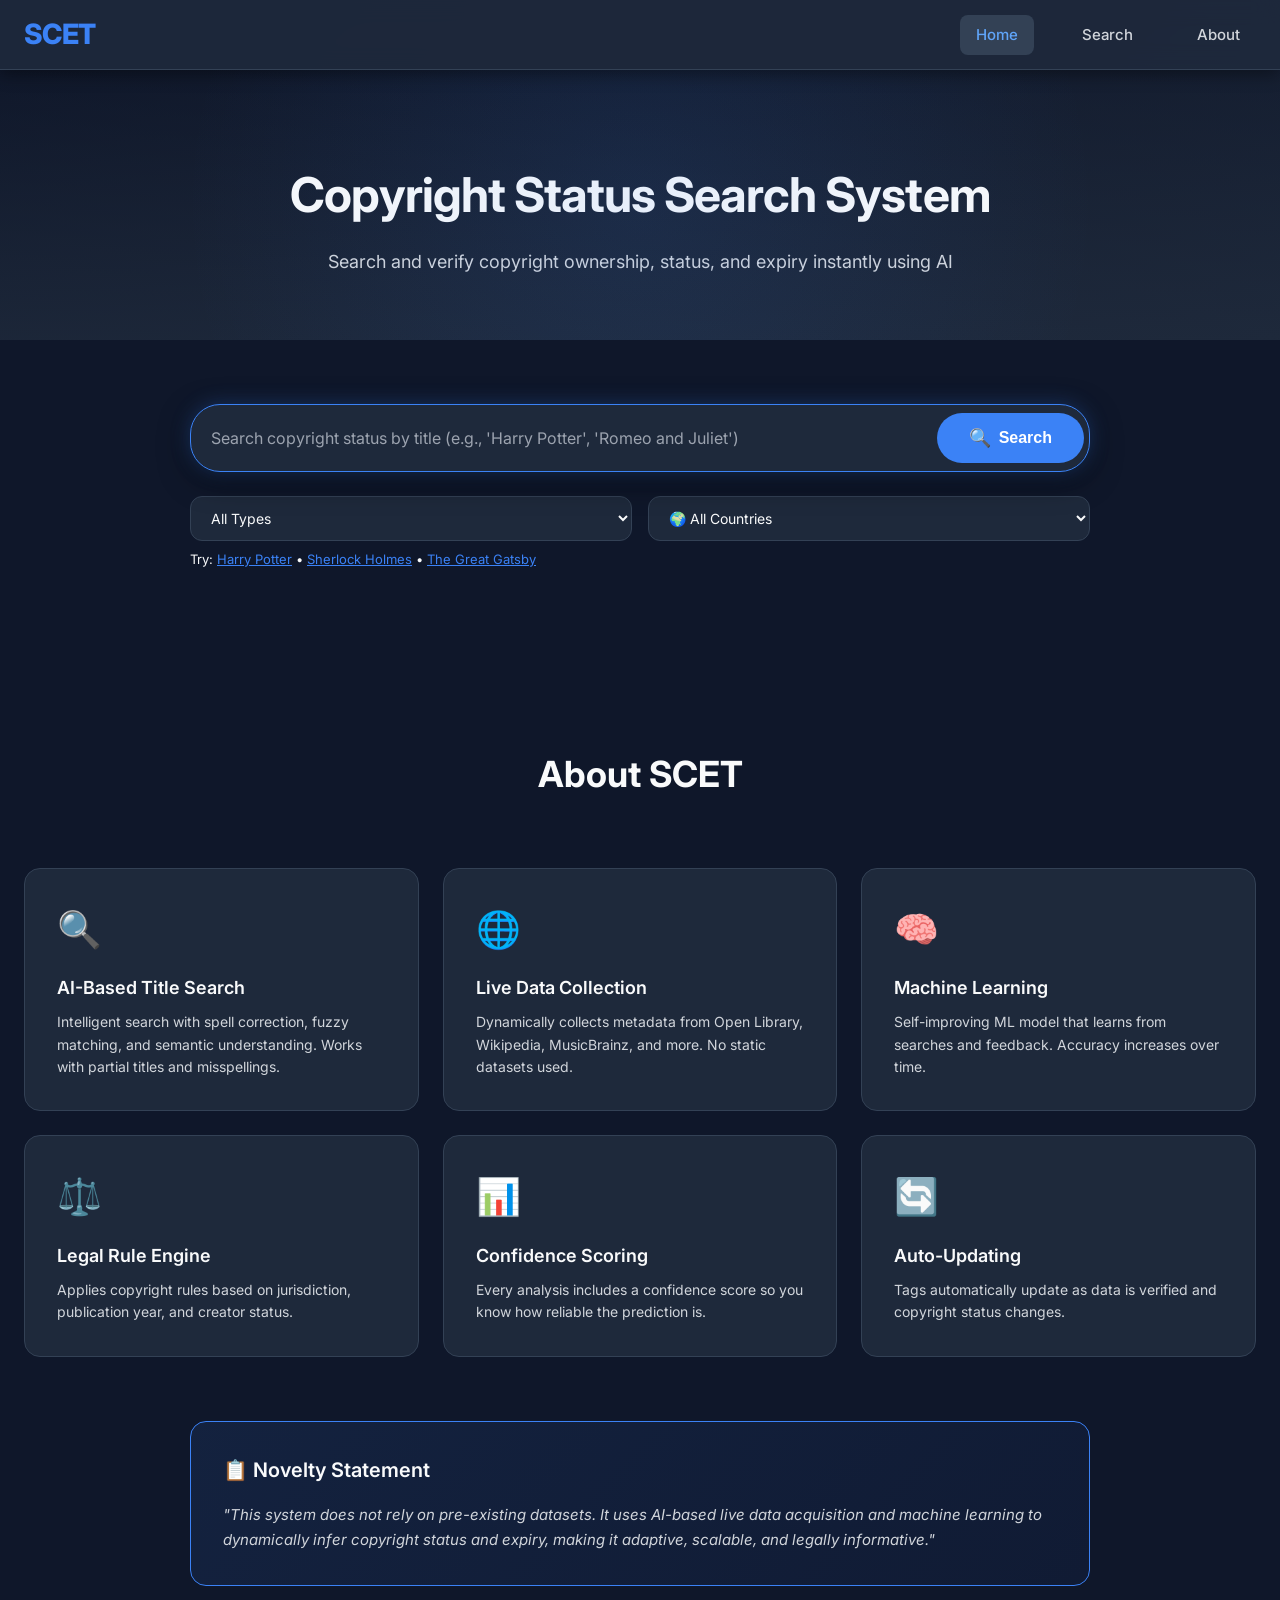
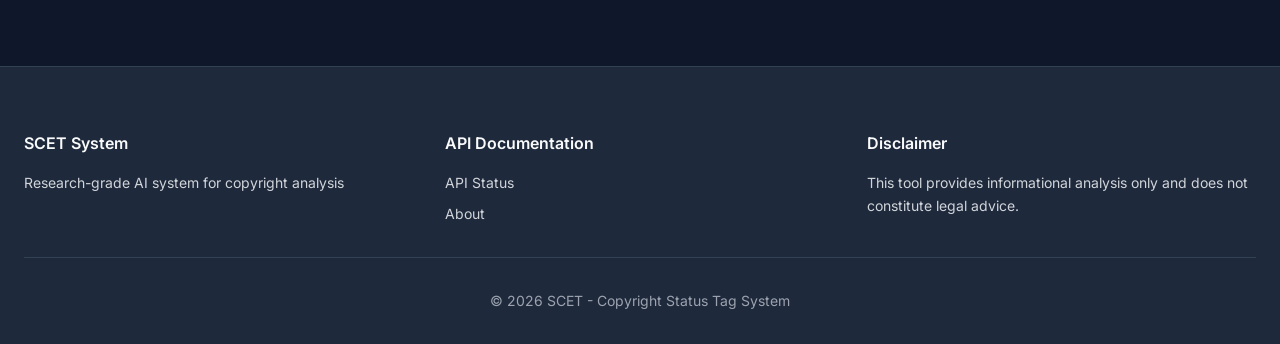
==== commit 6d930c18: "Add Quick Searches sidebar box with popular searches and category filters" ====
--- a/index.html
+++ b/index.html
@@ -117,8 +117,61 @@
 
                     <!-- Search Results -->
                     <div id="searchResults" class="search-results hidden">
-                        <h3 class="results-heading">Search Results</h3>
-                        <div id="resultsList" class="results-list"></div>
+                        <div class="results-container">
+                            <div class="results-main">
+                                <h3 class="results-heading">Search Results</h3>
+                                <div id="resultsList" class="results-list"></div>
+                            </div>
+                            
+                            <!-- Quick Searches Sidebar -->
+                            <div class="quick-searches-box">
+                                <h4 class="quick-searches-title">🔍 Quick Searches</h4>
+                                <div class="quick-searches-grid">
+                                    <button class="quick-search-btn" onclick="document.getElementById('searchInput').value='Harry Potter';performSearch();">
+                                        📚 Harry Potter
+                                    </button>
+                                    <button class="quick-search-btn" onclick="document.getElementById('searchInput').value='Star Wars';performSearch();">
+                                        🎬 Star Wars
+                                    </button>
+                                    <button class="quick-search-btn" onclick="document.getElementById('searchInput').value='Beatles';performSearch();">
+                                        🎵 The Beatles
+                                    </button>
+                                    <button class="quick-search-btn" onclick="document.getElementById('searchInput').value='Romeo and Juliet';performSearch();">
+                                        📖 Romeo & Juliet
+                                    </button>
+                                    <button class="quick-search-btn" onclick="document.getElementById('searchInput').value='Mona Lisa';performSearch();">
+                                        🎨 Mona Lisa
+                                    </button>
+                                    <button class="quick-search-btn" onclick="document.getElementById('searchInput').value='Alice in Wonderland';performSearch();">
+                                        📕 Alice in Wonderland
+                                    </button>
+                                    <button class="quick-search-btn" onclick="document.getElementById('searchInput').value='Titanic movie';performSearch();">
+                                        🎥 Titanic
+                                    </button>
+                                    <button class="quick-search-btn" onclick="document.getElementById('searchInput').value='Pride and Prejudice';performSearch();">
+                                        📗 Pride & Prejudice
+                                    </button>
+                                </div>
+                                
+                                <div class="quick-searches-divider"></div>
+                                
+                                <h4 class="quick-searches-subtitle">By Category</h4>
+                                <div class="category-buttons">
+                                    <button class="category-btn" onclick="document.getElementById('contentType').value='book';document.getElementById('searchInput').value='';document.getElementById('searchInput').placeholder='Search for books...';">
+                                        📚 Books
+                                    </button>
+                                    <button class="category-btn" onclick="document.getElementById('contentType').value='film';document.getElementById('searchInput').value='';document.getElementById('searchInput').placeholder='Search for films...';">
+                                        🎬 Films
+                                    </button>
+                                    <button class="category-btn" onclick="document.getElementById('contentType').value='music';document.getElementById('searchInput').value='';document.getElementById('searchInput').placeholder='Search for music...';">
+                                        🎵 Music
+                                    </button>
+                                    <button class="category-btn" onclick="document.getElementById('contentType').value='artwork';document.getElementById('searchInput').value='';document.getElementById('searchInput').placeholder='Search for artwork...';">
+                                        🎨 Art
+                                    </button>
+                                </div>
+                            </div>
+                        </div>
                     </div>
 
                     <!-- Suggestions -->
--- a/css/styles.css
+++ b/css/styles.css
@@ -1,30 +1,9 @@
-/* SCET Frontend Styles */
-
-:root {
-    --primary-color: #6366f1;
-    --primary-dark: #4f46e5;
-    --secondary-color: #8b5cf6;
-    --accent-color: #06b6d4;
-    --success-color: #10b981;
-    --warning-color: #f59e0b;
-    --danger-color: #ef4444;
-    --gray-50: #f9fafb;
-    --gray-100: #f3f4f6;
-    --gray-200: #e5e7eb;
-    --gray-300: #d1d5db;
-    --gray-400: #9ca3af;
-    --gray-500: #6b7280;
-    --gray-600: #4b5563;
-    --gray-700: #374151;
-    --gray-800: #1f2937;
-    --gray-900: #111827;
-    --border-radius: 16px;
-    --shadow-sm: 0 1px 2px 0 rgba(0, 0, 0, 0.05);
-    --shadow: 0 4px 6px -1px rgba(0, 0, 0, 0.1), 0 2px 4px -1px rgba(0, 0, 0, 0.06);
-    --shadow-lg: 0 10px 15px -3px rgba(0, 0, 0, 0.1), 0 4px 6px -2px rgba(0, 0, 0, 0.05);
-    --shadow-xl: 0 20px 25px -5px rgba(0, 0, 0, 0.1), 0 10px 10px -5px rgba(0, 0, 0, 0.04);
-    --shadow-glow: 0 0 40px rgba(99, 102, 241, 0.3);
-}
+/* SCET - Presson Template Redesign v4.0 */
+/* Modern SaaS Style - Clean, Minimal, Professional */
+
+/* ============================================
+   RESET & BASE STYLES
+   ============================================ */
 
 * {
     margin: 0;
@@ -32,997 +11,883 @@
     box-sizing: border-box;
 }
 
+:root {
+    /* Dark Theme Color Scheme */
+    --primary-color: #3b82f6;
+    --primary-dark: #2563eb;
+    --primary-light: #60a5fa;
+    --text-primary: #f9fafb;
+    --text-secondary: #d1d5db;
+    --text-tertiary: #9ca3af;
+    
+    /* Dark Backgrounds */
+    --bg-dark: #0f172a;
+    --bg-dark-secondary: #1e293b;
+    --bg-dark-tertiary: #334155;
+    --bg-card: #1e293b;
+    --bg-card-hover: #334155;
+    
+    --border-color: #334155;
+    --border-light: #475569;
+    
+    /* Status Colors */
+    --success-color: #10b981;
+    --warning-color: #f59e0b;
+    --danger-color: #ef4444;
+    
+    /* Shadows - Enhanced for dark theme */
+    --shadow-sm: 0px 1px 3px rgba(0, 0, 0, 0.3);
+    --shadow-md: 0px 4px 16px rgba(0, 0, 0, 0.4);
+    --shadow-lg: 0px 4px 20px rgba(0, 0, 0, 0.5);
+    --shadow-xl: 0px 8px 30px rgba(0, 0, 0, 0.6);
+    --shadow-glow: 0 0 20px rgba(59, 130, 246, 0.3);
+    
+    /* Border Radius */
+    --radius-sm: 8px;
+    --radius-md: 12px;
+    --radius-lg: 16px;
+    --radius-xl: 24px;
+    --radius-full: 9999px;
+    
+    /* Spacing Scale (8px grid) */
+    --space-1: 8px;
+    --space-2: 16px;
+    --space-3: 24px;
+    --space-4: 32px;
+    --space-5: 40px;
+    --space-6: 48px;
+    --space-8: 64px;
+    --space-10: 80px;
+    --space-12: 96px;
+}
+
 body {
-    font-family: 'Inter', -apple-system, BlinkMacSystemFont, 'Segoe UI', Roboto, sans-serif;
-    background: linear-gradient(135deg, #0f0c29 0%, #302b63 50%, #24243e 100%);
+    font-family: 'Inter', -apple-system, BlinkMacSystemFont, 'Segoe UI', 'Roboto', 'Helvetica Neue', sans-serif;
+    background: linear-gradient(135deg, #0f172a 0%, #1e293b 50%, #334155 100%);
+    color: var(--text-primary);
+    line-height: 1.6;
+    -webkit-font-smoothing: antialiased;
+    -moz-osx-font-smoothing: grayscale;
+    overflow-x: hidden;
     min-height: 100vh;
-    color: #f3f4f6;
-    line-height: 1.6;
+}
+
+.app-container {
+    min-height: 100vh;
+    display: flex;
+    flex-direction: column;
+}
+
+/* ============================================
+   NAVBAR (70px height)
+   ============================================ */
+
+.header {
+    position: sticky;
+    top: 0;
+    z-index: 100;
+    background: rgba(30, 41, 59, 0.95);
+    backdrop-filter: blur(12px);
+    border-bottom: 1px solid var(--border-color);
+    box-shadow: var(--shadow-md);
+    height: 70px;
+}
+
+.header-container {
+    max-width: 1280px;
+    margin: 0 auto;
+    padding: 0 var(--space-3);
+    height: 100%;
+    display: flex;
+    align-items: center;
+    justify-content: space-between;
+}
+
+.logo {
+    display: flex;
+    align-items: center;
+}
+
+.logo-text {
+    font-size: 28px;
+    font-weight: 800;
+    color: var(--primary-color);
+    letter-spacing: -0.02em;
+}
+
+.nav-links {
+    display: flex;
+    gap: var(--space-4);
+    align-items: center;
+}
+
+.nav-link {
+    font-size: 15px;
+    font-weight: 500;
+    color: var(--text-secondary);
+    text-decoration: none;
+    padding: 8px 16px;
+    border-radius: var(--radius-sm);
+    transition: all 0.2s ease;
+}
+
+.nav-link:hover {
+    color: var(--primary-light);
+    background: var(--bg-dark-tertiary);
+}
+
+.nav-link.active {
+    color: var(--primary-light);
+    background: var(--bg-dark-tertiary);
+}
+
+/* ============================================
+   MAIN CONTENT
+   ============================================ */
+
+.main-content {
+    flex: 1;
+}
+
+/* ============================================
+   HERO SECTION
+   ============================================ */
+
+.hero {
+    padding: var(--space-12) var(--space-3) var(--space-8);
+    text-align: center;
+    background: linear-gradient(180deg, rgba(15, 23, 42, 0.5) 0%, rgba(30, 41, 59, 0.8) 100%);
     position: relative;
 }
 
-/* Animated background particles */
-body::before {
+.hero::before {
     content: '';
-    position: fixed;
+    position: absolute;
     top: 0;
     left: 0;
-    width: 100%;
-    height: 100%;
-    background-image: 
-        radial-gradient(circle at 20% 80%, rgba(99, 102, 241, 0.15) 0%, transparent 50%),
-        radial-gradient(circle at 80% 20%, rgba(139, 92, 246, 0.15) 0%, transparent 50%),
-        radial-gradient(circle at 40% 40%, rgba(6, 182, 212, 0.1) 0%, transparent 40%),
-        radial-gradient(circle at 90% 90%, rgba(236, 72, 153, 0.1) 0%, transparent 40%);
+    right: 0;
+    bottom: 0;
+    background: radial-gradient(circle at 50% 50%, rgba(59, 130, 246, 0.1) 0%, transparent 70%);
     pointer-events: none;
-    z-index: 0;
-}
-
-.app-container {
-    max-width: 1200px;
+}
+
+.hero-container {
+    max-width: 900px;
     margin: 0 auto;
-    padding: 20px;
+}
+
+.hero-title {
+    font-size: 48px;
+    font-weight: 700;
+    line-height: 1.2;
+    color: var(--text-primary);
+    margin-bottom: var(--space-3);
+    letter-spacing: -0.02em;
+}
+
+.hero-subtitle {
+    font-size: 18px;
+    color: var(--text-secondary);
+    line-height: 1.6;
+    max-width: 700px;
+    margin: 0 auto;
+}
+
+/* ============================================
+   SEARCH SECTION
+   ============================================ */
+
+.search-section {
+    padding: var(--space-8) var(--space-3);
+    background: var(--bg-dark);
+}
+
+.search-container {
+    max-width: 900px;
+    margin: 0 auto;
+}
+
+.search-box {
+    margin-bottom: var(--space-4);
+}
+
+.search-input-wrapper {
     position: relative;
-    z-index: 1;
-}
-
-/* Header */
-.header {
+    display: flex;
+    align-items: center;
+    gap: 12px;
+    background: var(--bg-card);
+    border: 1px solid var(--border-color);
+    border-radius: 30px;
+    padding: 5px 5px 5px 20px;
+    box-shadow: var(--shadow-lg);
+    transition: all 0.2s ease;
+}
+
+.search-input-wrapper:focus-within {
+    box-shadow: var(--shadow-glow), var(--shadow-xl);
+    border-color: var(--primary-color);
+}
+
+.search-input {
+    flex: 1;
+    border: none;
+    outline: none;
+    font-size: 16px;
+    color: var(--text-primary);
+    background: transparent;
+    padding: 18px 0;
+    font-family: inherit;
+}
+
+.search-input::placeholder {
+    color: var(--text-tertiary);
+}
+
+.search-btn {
+    background: var(--primary-color);
+    color: white;
+    border: none;
+    border-radius: 25px;
+    padding: 0 32px;
+    height: 50px;
+    font-size: 16px;
+    font-weight: 600;
+    cursor: pointer;
+    display: flex;
+    align-items: center;
+    gap: 8px;
+    transition: all 0.2s ease;
+    white-space: nowrap;
+}
+
+.search-btn:hover {
+    background: var(--primary-dark);
+    transform: translateY(-1px);
+    box-shadow: 0 4px 12px rgba(37, 99, 235, 0.3);
+}
+
+.search-btn:active {
+    transform: translateY(0);
+}
+
+.btn-icon {
+    font-size: 18px;
+}
+
+.btn-text {
+    font-weight: 600;
+}
+
+/* Search Options */
+.search-options {
+    display: flex;
+    gap: var(--space-2);
+    margin-top: var(--space-3);
+    flex-wrap: wrap;
+}
+
+.filter-select {
+    flex: 1;
+    min-width: 200px;
+    padding: 12px 16px;
+    border: 1px solid var(--border-color);
+    border-radius: var(--radius-md);
+    font-size: 14px;
+    font-family: inherit;
+    color: var(--text-primary);
+    background: var(--bg-card);
+    cursor: pointer;
+    transition: all 0.2s ease;
+}
+
+.filter-select:hover {
+    border-color: var(--primary-color);
+    background: var(--bg-card-hover);
+}
+
+.filter-select:focus {
+    outline: none;
+    border-color: var(--primary-color);
+    box-shadow: 0 0 0 3px rgba(59, 130, 246, 0.2);
+}
+
+/* ============================================
+   CORRECTION NOTICE
+   ============================================ */
+
+.correction-notice {
+    background: var(--bg-card);
+    border: 1px solid var(--border-color);
+    border-radius: var(--radius-md);
+    padding: var(--space-2);
+    margin-top: var(--space-2);
+    font-size: 14px;
+    color: var(--text-secondary);
+}
+
+.correction-notice a {
+    color: var(--primary-color);
+    font-weight: 600;
+    text-decoration: none;
+}
+
+.correction-notice a:hover {
+    text-decoration: underline;
+}
+
+/* ============================================
+   LOADING INDICATOR
+   ============================================ */
+
+.loading {
+    display: flex;
+    align-items: center;
+    justify-content: center;
+    gap: var(--space-2);
+    padding: var(--space-4);
+    background: var(--bg-card);
+    border: 1px solid var(--border-color);
+    border-radius: var(--radius-lg);
+    box-shadow: var(--shadow-md);
+    margin-top: var(--space-3);
+}
+
+.spinner {
+    width: 24px;
+    height: 24px;
+    border: 3px solid var(--border-color);
+    border-top-color: var(--primary-color);
+    border-radius: 50%;
+    animation: spin 0.8s linear infinite;
+}
+
+@keyframes spin {
+    to { transform: rotate(360deg); }
+}
+
+/* ============================================
+   AI EXPLANATION
+   ============================================ */
+
+.ai-explanation {
+    background: linear-gradient(135deg, rgba(59, 130, 246, 0.15) 0%, rgba(37, 99, 235, 0.1) 100%);
+    border: 1px solid rgba(59, 130, 246, 0.3);
+    border-radius: var(--radius-lg);
+    padding: var(--space-3);
+    margin-top: var(--space-3);
+    display: flex;
+    gap: var(--space-2);
+    align-items: start;
+}
+
+.ai-icon {
+    font-size: 24px;
+}
+
+.ai-explanation p {
+    color: var(--text-primary);
+    font-size: 14px;
+    line-height: 1.6;
+}
+
+/* ============================================
+   SEARCH RESULTS
+   ============================================ */
+
+.search-results {
+    margin-top: var(--space-4);
+}
+
+.results-container {
+    display: grid;
+    grid-template-columns: 1fr 320px;
+    gap: var(--space-4);
+    align-items: start;
+}
+
+.results-main {
+    min-width: 0;
+}
+
+.results-heading {
+    font-size: 24px;
+    font-weight: 700;
+    color: var(--text-primary);
+    margin-bottom: var(--space-3);
+}
+
+.results-list {
+    display: flex;
+    flex-direction: column;
+    gap: var(--space-2);
+}
+
+/* Result Card - Presson Style */
+.result-card {
+    background: var(--bg-card);
+    border-radius: var(--radius-lg);
+    padding: var(--space-3);
+    box-shadow: var(--shadow-md);
+    cursor: pointer;
+    transition: all 0.2s ease;
+    border: 1px solid var(--border-color);
+}
+
+.result-card:hover {
+    transform: translateY(-2px);
+    box-shadow: var(--shadow-glow), var(--shadow-lg);
+    border-color: var(--primary-color);
+    background: var(--bg-card-hover);
+}
+
+.result-header {
     display: flex;
     justify-content: space-between;
-    align-items: center;
-    padding: 20px 30px;
-    background: rgba(255, 255, 255, 0.1);
-    backdrop-filter: blur(20px);
-    border: 1px solid rgba(255, 255, 255, 0.2);
-    border-radius: var(--border-radius);
-    box-shadow: var(--shadow-lg), var(--shadow-glow);
-    margin-bottom: 30px;
-}
-
-.logo {
-    display: flex;
-    align-items: center;
-    gap: 12px;
-}
-
-.logo-icon {
-    font-size: 32px;
-    filter: drop-shadow(0 0 10px rgba(99, 102, 241, 0.5));
-}
-
-.logo h1 {
+    align-items: start;
+    margin-bottom: var(--space-2);
+}
+
+.result-title {
+    font-size: 18px;
+    font-weight: 600;
+    color: var(--text-primary);
+    margin-bottom: 4px;
+}
+
+.result-creator {
+    font-size: 14px;
+    color: var(--text-secondary);
+}
+
+.result-meta {
+    display: flex;
+    gap: var(--space-2);
+    flex-wrap: wrap;
+    margin-top: var(--space-2);
+}
+
+.result-badge {
+    display: inline-flex;
+    align-items: center;
+    gap: 4px;
+    padding: 4px 12px;
+    border-radius: var(--radius-full);
+    font-size: 12px;
+    font-weight: 600;
+}
+
+.badge-protected {
+    background: #fee2e2;
+    color: #dc2626;
+}
+
+.badge-public {
+    background: #d1fae5;
+    color: #059669;
+}
+
+.badge-unknown {
+    background: var(--bg-gray-light);
+    color: var(--text-secondary);
+}
+
+.similarity-score {
+    display: inline-flex;
+    align-items: center;
+    gap: 4px;
+    padding: 4px 12px;
+    border-radius: var(--radius-full);
+    font-size: 12px;
+    font-weight: 600;
+    background: #eff6ff;
+    color: var(--primary-color);
+}
+
+/* ============================================
+   QUICK SEARCHES BOX
+   ============================================ */
+
+.quick-searches-box {
+    position: sticky;
+    top: 90px;
+    background: var(--bg-card);
+    border: 1px solid var(--border-color);
+    border-radius: var(--radius-lg);
+    padding: var(--space-3);
+    box-shadow: var(--shadow-md);
+}
+
+.quick-searches-title {
+    font-size: 18px;
+    font-weight: 600;
+    color: var(--text-primary);
+    margin-bottom: var(--space-2);
+    display: flex;
+    align-items: center;
+    gap: 8px;
+}
+
+.quick-searches-subtitle {
+    font-size: 14px;
+    font-weight: 600;
+    color: var(--text-secondary);
+    margin-bottom: var(--space-2);
+    text-transform: uppercase;
+    letter-spacing: 0.5px;
+}
+
+.quick-searches-grid {
+    display: flex;
+    flex-direction: column;
+    gap: var(--space-1);
+}
+
+.quick-search-btn {
+    background: var(--bg-dark-tertiary);
+    border: 1px solid var(--border-color);
+    border-radius: var(--radius-sm);
+    padding: 10px 14px;
+    font-size: 14px;
+    font-weight: 500;
+    color: var(--text-primary);
+    cursor: pointer;
+    transition: all 0.2s ease;
+    text-align: left;
+    font-family: inherit;
+    display: flex;
+    align-items: center;
+    gap: 8px;
+}
+
+.quick-search-btn:hover {
+    background: var(--bg-card-hover);
+    border-color: var(--primary-color);
+    color: var(--primary-light);
+    transform: translateX(4px);
+}
+
+.quick-searches-divider {
+    height: 1px;
+    background: var(--border-color);
+    margin: var(--space-3) 0;
+}
+
+.category-buttons {
+    display: grid;
+    grid-template-columns: 1fr 1fr;
+    gap: var(--space-1);
+}
+
+.category-btn {
+    background: linear-gradient(135deg, var(--primary-color) 0%, var(--primary-dark) 100%);
+    border: none;
+    border-radius: var(--radius-sm);
+    padding: 10px 12px;
+    font-size: 13px;
+    font-weight: 600;
+    color: white;
+    cursor: pointer;
+    transition: all 0.2s ease;
+    text-align: center;
+    font-family: inherit;
+}
+
+.category-btn:hover {
+    transform: translateY(-2px);
+    box-shadow: 0 4px 12px rgba(59, 130, 246, 0.4);
+}
+
+/* ============================================
+   SUGGESTIONS
+   ============================================ */
+
+.suggestions {
+    margin-top: var(--space-3);
+    padding: var(--space-2);
+    background: var(--bg-card);
+    border: 1px solid var(--border-color);
+    border-radius: var(--radius-md);
+    font-size: 14px;
+    color: var(--text-secondary);
+}
+
+.suggestions span {
+    margin-right: var(--space-1);
+}
+
+#suggestionsList {
+    display: inline-flex;
+    gap: var(--space-1);
+    flex-wrap: wrap;
+}
+
+/* ============================================
+   SMART TAG SECTION
+   ============================================ */
+
+.smart-tag-section {
+    padding: var(--space-8) var(--space-3);
+    background: var(--bg-dark-secondary);
+}
+
+.container {
+    max-width: 1280px;
+    margin: 0 auto;
+}
+
+.section-heading {
     font-size: 28px;
     font-weight: 700;
-    background: linear-gradient(135deg, #6366f1, #8b5cf6, #06b6d4);
-    -webkit-background-clip: text;
-    -webkit-text-fill-color: transparent;
-    background-clip: text;
-}
-
-.tagline {
-    font-size: 14px;
-    color: rgba(255, 255, 255, 0.7);
-    font-weight: 400;
-}
-
-.nav-links {
-    display: flex;
-    gap: 24px;
-}
-
-.nav-links a {
-    text-decoration: none;
-    color: rgba(255, 255, 255, 0.8);
-    font-weight: 500;
-    padding: 8px 16px;
-    border-radius: 8px;
-    transition: all 0.2s ease;
-}
-
-.nav-links a:hover,
-.nav-links a.active {
-    color: #fff;
-    background: rgba(99, 102, 241, 0.3);
-}
-
-/* Main Content */
-.main-content {
-    background: rgba(255, 255, 255, 0.08);
-    backdrop-filter: blur(20px);
-    border: 1px solid rgba(255, 255, 255, 0.15);
-    border-radius: var(--border-radius);
-    box-shadow: var(--shadow-xl), 0 0 60px rgba(99, 102, 241, 0.2);
-    padding: 40px;
-    margin-bottom: 30px;
-}
-
-/* Hero Section */
-.hero {
+    color: var(--text-primary);
+    margin-bottom: var(--space-4);
     text-align: center;
-    margin-bottom: 40px;
-    padding: 20px;
-}
-
-.hero h2 {
-    font-size: 42px;
-    font-weight: 800;
-    background: linear-gradient(135deg, #fff 0%, #c7d2fe 50%, #a5b4fc 100%);
-    -webkit-background-clip: text;
-    -webkit-text-fill-color: transparent;
-    background-clip: text;
-    margin-bottom: 16px;
-    text-shadow: 0 0 40px rgba(99, 102, 241, 0.5);
-}
-
-.hero p {
-    font-size: 18px;
-    color: rgba(255, 255, 255, 0.75);
-    max-width: 600px;
-    margin: 0 auto;
-}
-
-/* Search Section */
-.search-section {
-    margin-bottom: 40px;
-}
-
-.search-box {
-    background: rgba(255, 255, 255, 0.1);
-    border: 1px solid rgba(255, 255, 255, 0.2);
-    border-radius: var(--border-radius);
-    padding: 28px;
-    margin-bottom: 20px;
-    backdrop-filter: blur(10px);
-}
-
-.search-input-container {
-    display: flex;
-    gap: 12px;
-    margin-bottom: 16px;
-}
-
-.search-input-container input {
-    flex: 1;
-    padding: 18px 24px;
-    font-size: 16px;
-    border: 2px solid rgba(255, 255, 255, 0.2);
-    border-radius: 12px;
-    outline: none;
-    transition: all 0.3s ease;
-    background: rgba(255, 255, 255, 0.95);
-    color: var(--gray-800);
-}
-
-.search-input-container input::placeholder {
-    color: var(--gray-400);
-}
-
-.search-input-container input:focus {
-    border-color: var(--primary-color);
-    box-shadow: 0 0 0 4px rgba(99, 102, 241, 0.3), 0 0 20px rgba(99, 102, 241, 0.2);
-}
-
-.search-btn {
-    display: flex;
-    align-items: center;
-    gap: 10px;
-    padding: 18px 32px;
-    background: linear-gradient(135deg, #6366f1, #8b5cf6, #06b6d4);
-    background-size: 200% 200%;
-    animation: gradientShift 3s ease infinite;
-    color: white;
-    border: none;
-    border-radius: 12px;
-    font-size: 16px;
-    font-weight: 600;
-    cursor: pointer;
-    transition: all 0.3s ease;
-    box-shadow: 0 4px 15px rgba(99, 102, 241, 0.4);
-}
-
-@keyframes gradientShift {
-    0% { background-position: 0% 50%; }
-    50% { background-position: 100% 50%; }
-    100% { background-position: 0% 50%; }
-}
-
-.search-btn:hover {
-    transform: translateY(-3px);
-    box-shadow: 0 8px 25px rgba(99, 102, 241, 0.5);
-}
-
-.search-btn:active {
-    transform: translateY(-1px);
-}
-
-.search-options {
-    display: flex;
-    gap: 12px;
-}
-
-.search-options select {
-    padding: 12px 18px;
-    font-size: 14px;
-    border: 2px solid rgba(255, 255, 255, 0.2);
-    border-radius: 10px;
-    background: rgba(255, 255, 255, 0.95);
-    cursor: pointer;
-    outline: none;
-}
-
-.search-options select:focus {
-    border-color: var(--primary-color);
-    box-shadow: 0 0 0 3px rgba(99, 102, 241, 0.2);
-}
-
-/* Correction Notice */
-.correction-notice {
-    background: rgba(251, 191, 36, 0.2);
-    border: 1px solid rgba(251, 191, 36, 0.4);
-    border-radius: 10px;
-    padding: 12px 20px;
-    margin-bottom: 16px;
-    color: #fcd34d;
-    backdrop-filter: blur(10px);
-}
-
-.correction-notice a {
-    color: #a5b4fc;
-    font-weight: 600;
-}
-
-/* Loading Indicator */
-.loading {
-    display: flex;
-    align-items: center;
-    justify-content: center;
-    gap: 16px;
-    padding: 40px;
-    color: rgba(255, 255, 255, 0.8);
-}
-
-.spinner {
-    width: 36px;
-    height: 36px;
-    border: 3px solid rgba(255, 255, 255, 0.2);
-    border-top-color: #6366f1;
-    border-radius: 50%;
-    animation: spin 1s linear infinite;
-    box-shadow: 0 0 20px rgba(99, 102, 241, 0.4);
-}
-
-@keyframes spin {
-    to { transform: rotate(360deg); }
-}
-
-/* AI Explanation */
-.ai-explanation {
-    display: flex;
-    align-items: flex-start;
-    gap: 12px;
-    background: linear-gradient(135deg, rgba(99, 102, 241, 0.15), rgba(139, 92, 246, 0.15));
-    border: 1px solid rgba(99, 102, 241, 0.3);
-    border-radius: 12px;
-    padding: 18px 22px;
-    margin-bottom: 20px;
-    backdrop-filter: blur(10px);
-}
-
-.ai-icon {
-    font-size: 24px;
-    filter: drop-shadow(0 0 8px rgba(99, 102, 241, 0.5));
-}
-
-.ai-explanation p {
-    color: rgba(255, 255, 255, 0.85);
-    font-size: 15px;
-}
-
-/* Search Results */
-.search-results h3 {
-    font-size: 20px;
-    font-weight: 600;
-    margin-bottom: 16px;
-    color: rgba(255, 255, 255, 0.95);
-}
-
-.results-list {
-    display: flex;
-    flex-direction: column;
-    gap: 12px;
-}
-
-.result-item {
-    display: flex;
-    justify-content: space-between;
-    align-items: center;
-    background: rgba(255, 255, 255, 0.08);
-    border: 1px solid rgba(255, 255, 255, 0.15);
-    border-radius: 12px;
-    padding: 18px 22px;
-    cursor: pointer;
-    transition: all 0.3s ease;
-    backdrop-filter: blur(10px);
-}
-
-.result-item:hover {
-    border-color: rgba(99, 102, 241, 0.5);
-    box-shadow: 0 8px 25px rgba(99, 102, 241, 0.2);
-    transform: translateX(5px);
-}
-
-.result-info {
-    flex: 1;
-}
-
-.result-title {
-    font-size: 16px;
-    font-weight: 600;
-    color: rgba(255, 255, 255, 0.95);
-    margin-bottom: 4px;
-}
-
-.result-meta {
-    font-size: 14px;
-    color: rgba(255, 255, 255, 0.6);
-}
-
-.result-score {
-    display: flex;
-    flex-direction: column;
-    align-items: flex-end;
-    gap: 4px;
-}
-
-.score-badge {
-    background: linear-gradient(135deg, #6366f1, #8b5cf6);
-    color: white;
-    padding: 6px 14px;
-    border-radius: 20px;
-    font-size: 12px;
-    font-weight: 600;
-    box-shadow: 0 2px 10px rgba(99, 102, 241, 0.4);
-}
-
-.status-badge {
-    padding: 6px 14px;
-    border-radius: 20px;
-    font-size: 12px;
-    font-weight: 500;
-}
-
-.status-badge.public_domain,
-.status-badge.expired {
-    background: rgba(16, 185, 129, 0.2);
-    color: #6ee7b7;
-    border: 1px solid rgba(16, 185, 129, 0.4);
-}
-
-.status-badge.likely_expired {
-    background: rgba(251, 191, 36, 0.2);
-    color: #fcd34d;
-    border: 1px solid rgba(251, 191, 36, 0.4);
-}
-
-.status-badge.active,
-.status-badge.likely_active {
-    background: rgba(239, 68, 68, 0.2);
-    color: #fca5a5;
-    border: 1px solid rgba(239, 68, 68, 0.4);
-}
-
-.status-badge.unknown {
-    background: rgba(255, 255, 255, 0.1);
-    color: rgba(255, 255, 255, 0.6);
-    border: 1px solid rgba(255, 255, 255, 0.2);
-}
-
-/* Suggestions */
-.suggestions {
-    display: flex;
-    align-items: center;
-    gap: 12px;
-    padding: 12px 0;
-    color: rgba(255, 255, 255, 0.6);
-    font-size: 14px;
-}
-
-#suggestionsList {
-    display: flex;
-    gap: 8px;
-}
-
-.suggestion-tag {
-    background: rgba(255, 255, 255, 0.1);
-    color: rgba(255, 255, 255, 0.8);
-    padding: 6px 14px;
-    border-radius: 20px;
-    font-size: 13px;
-    cursor: pointer;
-    transition: all 0.3s ease;
-    border: 1px solid rgba(255, 255, 255, 0.2);
-}
-
-.suggestion-tag:hover {
-    background: rgba(99, 102, 241, 0.3);
-    color: white;
-    border-color: rgba(99, 102, 241, 0.5);
-}
-
-/* Smart Tag Section */
-.smart-tag-section {
-    border-top: 1px solid rgba(255, 255, 255, 0.15);
-    padding-top: 40px;
-    margin-top: 40px;
-}
-
-.smart-tag-section h3 {
-    font-size: 24px;
-    font-weight: 600;
-    margin-bottom: 24px;
-    text-align: center;
-    color: rgba(255, 255, 255, 0.95);
 }
 
 .smart-tag-container {
-    max-width: 500px;
-    margin: 0 auto;
-}
-
-.smart-tag {
-    border: 2px solid;
-    border-radius: 16px;
-    padding: 28px;
-    background: rgba(255, 255, 255, 0.95);
-    box-shadow: var(--shadow-xl), 0 0 40px rgba(0, 0, 0, 0.2);
-}
-
-.smart-tag.status-green { border-color: var(--success-color); box-shadow: var(--shadow-xl), 0 0 30px rgba(16, 185, 129, 0.3); }
-.smart-tag.status-yellow { border-color: var(--warning-color); box-shadow: var(--shadow-xl), 0 0 30px rgba(245, 158, 11, 0.3); }
-.smart-tag.status-orange { border-color: #fb923c; box-shadow: var(--shadow-xl), 0 0 30px rgba(251, 146, 60, 0.3); }
-.smart-tag.status-red { border-color: var(--danger-color); box-shadow: var(--shadow-xl), 0 0 30px rgba(239, 68, 68, 0.3); }
-.smart-tag.status-gray { border-color: var(--gray-400); }
-
-.tag-header {
-    display: flex;
-    align-items: center;
-    gap: 12px;
-    margin-bottom: 16px;
-}
-
-.tag-emoji {
-    font-size: 40px;
-    filter: drop-shadow(0 2px 4px rgba(0, 0, 0, 0.2));
-}
-
-.tag-status {
-    font-size: 18px;
-    font-weight: 700;
-}
-
-.tag-title {
-    font-size: 20px;
-    font-weight: 600;
-    color: var(--gray-800);
-    margin-bottom: 8px;
-}
-
-.tag-creator {
-    font-size: 15px;
-    color: var(--gray-600);
-    margin-bottom: 4px;
-}
-
-.tag-year {
-    font-size: 14px;
-    color: var(--gray-500);
-}
-
-.tag-timeline {
-    background: linear-gradient(135deg, var(--gray-100), var(--gray-50));
-    padding: 14px 18px;
-    border-radius: 10px;
-    margin: 16px 0;
-    display: flex;
-    align-items: center;
-    gap: 8px;
-    border: 1px solid var(--gray-200);
-}
-
-.tag-uses {
-    margin: 16px 0;
-}
-
-.tag-uses-title {
-    font-size: 14px;
-    font-weight: 600;
-    color: var(--gray-700);
-    margin-bottom: 8px;
-}
-
-.uses-list {
-    display: flex;
-    flex-wrap: wrap;
-    gap: 8px;
-}
-
-.use-item {
-    font-size: 13px;
-    padding: 4px 10px;
-    border-radius: 20px;
-    background: var(--gray-100);
-    color: var(--gray-600);
-}
-
-.use-item.allowed {
-    background: #d1fae5;
-    color: #065f46;
-}
-
-.use-item.denied {
-    background: #fee2e2;
-    color: #991b1b;
-}
-
-.tag-confidence {
-    display: flex;
-    justify-content: space-between;
-    align-items: center;
-    margin: 16px 0;
-    padding: 12px 0;
-    border-top: 1px solid var(--gray-200);
-    font-size: 14px;
-}
-
-.confidence-bar {
-    width: 100px;
-    height: 8px;
-    background: var(--gray-200);
-    border-radius: 4px;
-    overflow: hidden;
-}
-
-.confidence-fill {
-    height: 100%;
-    background: var(--primary-color);
-    border-radius: 4px;
-    transition: width 0.3s ease;
-}
-
-.tag-reasoning {
-    background: linear-gradient(135deg, #ede9fe, #dbeafe);
-    padding: 16px;
-    border-radius: 10px;
-    margin: 16px 0;
-}
-
-.tag-reasoning-title {
-    font-size: 14px;
-    font-weight: 600;
-    color: var(--gray-700);
-    margin-bottom: 8px;
-    display: flex;
-    align-items: center;
-    gap: 8px;
-}
-
-.tag-reasoning p {
-    font-size: 14px;
-    color: var(--gray-600);
-    line-height: 1.5;
-}
-
-.tag-disclaimer {
-    font-size: 11px;
-    color: var(--gray-500);
-    margin-top: 16px;
-    padding-top: 16px;
-    border-top: 1px solid var(--gray-200);
-}
-
-.tag-meta {
-    display: flex;
-    justify-content: space-between;
-    font-size: 11px;
-    color: var(--gray-400);
-    margin-top: 12px;
-}
-
-/* Enhanced Output Styles */
-.tag-summary {
-    background: linear-gradient(135deg, rgba(99, 102, 241, 0.1), rgba(139, 92, 246, 0.1));
-    padding: 16px;
-    border-radius: 10px;
-    margin: 16px 0;
-    border-left: 4px solid var(--primary-color);
-}
-
-.tag-summary p {
-    font-size: 14px;
-    color: var(--gray-700);
-    line-height: 1.6;
-    margin: 0;
-}
-
-.tag-section {
-    margin: 20px 0;
-}
-
-.tag-section h4 {
-    font-size: 14px;
-    font-weight: 600;
-    color: var(--gray-800);
-    margin-bottom: 12px;
-    display: flex;
-    align-items: center;
-    gap: 8px;
-}
-
-/* Risk Assessment */
-.risk-assessment {
-    background: #f8f9fa;
-    padding: 16px;
-    border-radius: 10px;
-}
-
-.risk-header {
-    display: flex;
-    align-items: center;
-    gap: 8px;
-    margin-bottom: 8px;
-}
-
-.risk-icon {
-    font-size: 24px;
-}
-
-.risk-level {
-    font-size: 18px;
-    font-weight: 700;
-}
-
-.risk-description {
-    font-size: 14px;
-    color: var(--gray-600);
-    margin: 8px 0;
-}
-
-.risk-details {
-    display: flex;
-    gap: 20px;
-    margin-top: 12px;
-    font-size: 13px;
-    color: var(--gray-500);
-}
-
-/* Recommendations */
-.recommendations-list {
-    display: flex;
-    flex-direction: column;
-    gap: 12px;
-}
-
-.recommendation-item {
-    display: flex;
-    gap: 12px;
-    padding: 12px;
-    border-radius: 10px;
-    background: #f8f9fa;
-}
-
-.recommendation-item.success {
-    background: rgba(16, 185, 129, 0.1);
-    border-left: 4px solid #10b981;
-}
-
-.recommendation-item.warning {
-    background: rgba(245, 158, 11, 0.1);
-    border-left: 4px solid #f59e0b;
-}
-
-.recommendation-item.info {
-    background: rgba(99, 102, 241, 0.1);
-    border-left: 4px solid #6366f1;
-}
-
-.recommendation-item.tip {
-    background: rgba(6, 182, 212, 0.1);
-    border-left: 4px solid #06b6d4;
-}
-
-.recommendation-item.action {
-    background: rgba(139, 92, 246, 0.1);
-    border-left: 4px solid #8b5cf6;
-}
-
-.rec-icon {
-    font-size: 20px;
-    flex-shrink: 0;
-}
-
-.rec-content {
-    flex: 1;
-}
-
-.rec-content strong {
-    display: block;
-    font-size: 14px;
-    color: var(--gray-800);
-    margin-bottom: 4px;
-}
-
-.rec-content p {
-    font-size: 13px;
-    color: var(--gray-600);
-    margin: 0;
-    line-height: 1.5;
-}
-
-/* Legal Checklist */
-.legal-checklist {
-    display: flex;
-    flex-direction: column;
-    gap: 8px;
-}
-
-.checklist-item {
-    display: flex;
-    align-items: center;
-    gap: 10px;
-    padding: 10px 12px;
-    background: #f8f9fa;
-    border-radius: 8px;
-}
-
-.checklist-item.required {
-    background: rgba(239, 68, 68, 0.05);
-}
-
-.checklist-item.recommended {
-    background: rgba(245, 158, 11, 0.05);
-}
-
-.checklist-item.optional {
-    background: rgba(107, 114, 128, 0.05);
-}
-
-.check-icon {
-    font-size: 16px;
-    color: var(--gray-500);
-}
-
-.check-text {
-    flex: 1;
-    font-size: 13px;
-    color: var(--gray-700);
-}
-
-.check-status {
-    font-size: 11px;
-    padding: 2px 8px;
-    border-radius: 4px;
-    text-transform: uppercase;
-    font-weight: 600;
-}
-
-.checklist-item.required .check-status {
-    background: rgba(239, 68, 68, 0.15);
-    color: #dc2626;
-}
-
-.checklist-item.recommended .check-status {
-    background: rgba(245, 158, 11, 0.15);
-    color: #d97706;
-}
-
-.checklist-item.optional .check-status {
-    background: rgba(107, 114, 128, 0.15);
-    color: #6b7280;
-}
-
-/* Quick Actions */
-.tag-actions {
-    display: flex;
-    flex-wrap: wrap;
-    gap: 10px;
-    margin: 20px 0;
-}
-
-.quick-action-btn {
-    padding: 10px 16px;
-    border: 2px solid var(--primary-color);
-    background: transparent;
-    color: var(--primary-color);
-    border-radius: 8px;
-    font-size: 13px;
-    font-weight: 600;
-    cursor: pointer;
-    transition: all 0.2s ease;
-}
-
-.quick-action-btn:hover {
-    background: var(--primary-color);
-    color: white;
-    transform: translateY(-2px);
-    box-shadow: 0 4px 12px rgba(99, 102, 241, 0.3);
-}
-
-/* About Section */
+    background: var(--bg-card);
+    border-radius: var(--radius-lg);
+    padding: var(--space-4);
+    box-shadow: var(--shadow-md);
+    border: 1px solid var(--border-color);
+}
+
+/* ============================================
+   ABOUT SECTION
+   ============================================ */
+
 .about-section {
-    border-top: 2px solid var(--gray-200);
-    padding-top: 40px;
-    margin-top: 40px;
-}
-
-.about-section h2 {
-    font-size: 28px;
+    padding: var(--space-10) var(--space-3);
+    background: var(--bg-dark);
+}
+
+.section-title {
+    font-size: 36px;
     font-weight: 700;
     text-align: center;
-    margin-bottom: 32px;
-    color: rgba(255, 255, 255, 0.95);
+    color: var(--text-primary);
+    margin-bottom: var(--space-8);
 }
 
 .features-grid {
     display: grid;
-    grid-template-columns: repeat(auto-fit, minmax(280px, 1fr));
-    gap: 24px;
-    margin-bottom: 40px;
+    grid-template-columns: repeat(auto-fit, minmax(300px, 1fr));
+    gap: var(--space-3);
+    margin-bottom: var(--space-8);
 }
 
 .feature-card {
-    background: rgba(255, 255, 255, 0.1);
-    border: 1px solid rgba(255, 255, 255, 0.15);
-    border-radius: var(--border-radius);
-    padding: 24px;
-    text-align: center;
-    transition: all 0.3s ease;
-    backdrop-filter: blur(10px);
+    background: var(--bg-card);
+    border: 1px solid var(--border-color);
+    border-radius: var(--radius-lg);
+    padding: var(--space-4);
+    transition: all 0.2s ease;
 }
 
 .feature-card:hover {
-    transform: translateY(-6px);
-    box-shadow: 0 15px 30px rgba(99, 102, 241, 0.3);
-    border-color: rgba(99, 102, 241, 0.4);
+    transform: translateY(-2px);
+    box-shadow: var(--shadow-glow), var(--shadow-md);
+    border-color: var(--primary-color);
+    background: var(--bg-card-hover);
 }
 
 .feature-icon {
-    font-size: 40px;
+    font-size: 36px;
+    margin-bottom: var(--space-2);
     display: block;
-    margin-bottom: 16px;
-    filter: drop-shadow(0 0 10px rgba(99, 102, 241, 0.4));
-}
-
-.feature-card h4 {
+}
+
+.feature-title {
     font-size: 18px;
     font-weight: 600;
-    margin-bottom: 8px;
-    color: rgba(255, 255, 255, 0.95);
-}
-
-.feature-card p {
-    font-size: 14px;
-    color: rgba(255, 255, 255, 0.7);
-}
-
-.novelty-statement {
-    background: linear-gradient(135deg, rgba(99, 102, 241, 0.2), rgba(139, 92, 246, 0.2));
-    border: 1px solid rgba(99, 102, 241, 0.3);
-    border-radius: var(--border-radius);
-    padding: 24px;
-    text-align: center;
-    backdrop-filter: blur(10px);
-}
-
-.novelty-statement h4 {
-    font-size: 18px;
-    font-weight: 600;
-    margin-bottom: 12px;
-    color: #a5b4fc;
-}
-
-.novelty-statement p {
+    color: var(--text-primary);
+    margin-bottom: var(--space-1);
+}
+
+.feature-text {
+    font-size: 14px;
+    color: var(--text-secondary);
+    line-height: 1.6;
+}
+
+.novelty-card {
+    background: linear-gradient(135deg, rgba(59, 130, 246, 0.1) 0%, rgba(37, 99, 235, 0.05) 100%);
+    border: 1px solid var(--primary-color);
+    border-radius: var(--radius-lg);
+    padding: var(--space-4);
+    max-width: 900px;
+    margin: 0 auto;
+}
+
+.novelty-title {
+    font-size: 20px;
+    font-weight: 600;
+    color: var(--text-primary);
+    margin-bottom: var(--space-2);
+}
+
+.novelty-text {
     font-size: 15px;
-    color: rgba(255, 255, 255, 0.8);
+    color: var(--text-secondary);
+    line-height: 1.7;
     font-style: italic;
 }
 
-/* Footer */
+/* ============================================
+   FOOTER
+   ============================================ */
+
 .footer {
-    background: rgba(255, 255, 255, 0.08);
-    backdrop-filter: blur(20px);
-    border: 1px solid rgba(255, 255, 255, 0.15);
-    border-radius: var(--border-radius);
-    box-shadow: var(--shadow);
-    padding: 30px 40px;
+    background: var(--bg-dark-secondary);
+    border-top: 1px solid var(--border-color);
+    padding: var(--space-8) var(--space-3) var(--space-4);
+}
+
+.footer-container {
+    max-width: 1280px;
+    margin: 0 auto;
 }
 
 .footer-content {
     display: grid;
-    grid-template-columns: repeat(auto-fit, minmax(200px, 1fr));
-    gap: 30px;
-    margin-bottom: 20px;
-}
-
-.footer-section h4 {
+    grid-template-columns: repeat(auto-fit, minmax(250px, 1fr));
+    gap: var(--space-4);
+    margin-bottom: var(--space-4);
+}
+
+.footer-section {
+    display: flex;
+    flex-direction: column;
+    gap: var(--space-1);
+}
+
+.footer-heading {
     font-size: 16px;
     font-weight: 600;
-    margin-bottom: 12px;
-    color: rgba(255, 255, 255, 0.95);
-}
-
-.footer-section p {
-    font-size: 14px;
-    color: rgba(255, 255, 255, 0.7);
-}
-
-.footer-section a {
-    display: block;
-    color: #a5b4fc;
+    color: var(--text-primary);
+    margin-bottom: var(--space-1);
+}
+
+.footer-text {
+    font-size: 14px;
+    color: var(--text-secondary);
+    line-height: 1.6;
+}
+
+.footer-link {
+    font-size: 14px;
+    color: var(--text-secondary);
     text-decoration: none;
-    font-size: 14px;
-    margin-bottom: 8px;
-    transition: all 0.2s ease;
-}
-
-.footer-section a:hover {
-    color: #c7d2fe;
-    text-decoration: underline;
-}
-
-.disclaimer-text {
-    font-size: 12px !important;
-    color: rgba(255, 255, 255, 0.5) !important;
+    transition: color 0.2s ease;
+}
+
+.footer-link:hover {
+    color: var(--primary-color);
 }
 
 .footer-bottom {
     text-align: center;
-    padding-top: 20px;
-    border-top: 1px solid rgba(255, 255, 255, 0.15);
+    padding-top: var(--space-4);
+    border-top: 1px solid var(--border-color);
 }
 
 .footer-bottom p {
-    font-size: 13px;
-    color: rgba(255, 255, 255, 0.5);
-}
-
-/* Hidden utility */
+    font-size: 14px;
+    color: var(--text-tertiary);
+}
+
+/* ============================================
+   UTILITY CLASSES
+   ============================================ */
+
 .hidden {
     display: none !important;
 }
 
-/* Responsive */
+/* ============================================
+   RESPONSIVE DESIGN
+   ============================================ */
+
 @media (max-width: 768px) {
-    .header {
+    .hero-title {
+        font-size: 36px;
+    }
+    
+    .hero-subtitle {
+        font-size: 16px;
+    }
+    
+    .search-input-wrapper {
         flex-direction: column;
-        gap: 16px;
-        text-align: center;
-    }
-    
-    .logo {
-        flex-direction: column;
-    }
-    
-    .search-input-container {
-        flex-direction: column;
+        padding: 12px;
+        border-radius: var(--radius-lg);
+    }
+    
+    .search-input {
+        width: 100%;
+        padding: 12px 8px;
+    }
+    
+    .search-btn {
+        width: 100%;
+        justify-content: center;
+        border-radius: var(--radius-md);
     }
     
     .search-options {
         flex-direction: column;
     }
     
-    .result-item {
-        flex-direction: column;
-        align-items: flex-start;
-        gap: 12px;
-    }
-    
-    .result-score {
-        flex-direction: row;
-        gap: 8px;
-    }
-    
-    .hero h2 {
+    .filter-select {
+        width: 100%;
+    }
+    
+    .nav-links {
+        gap: var(--space-1);
+    }
+    
+    .nav-link {
+        padding: 6px 12px;
+        font-size: 14px;
+    }
+    
+    .results-container {
+        grid-template-columns: 1fr;
+    }
+    
+    .quick-searches-box {
+        position: relative;
+        top: 0;
+        order: -1;
+    }
+    
+    .features-grid {
+        grid-template-columns: 1fr;
+    }
+    
+    .footer-content {
+        grid-template-columns: 1fr;
+    }
+}
+
+@media (max-width: 480px) {
+    .logo-text {
+        font-size: 24px;
+    }
+    
+    .hero {
+        padding: var(--space-8) var(--space-2) var(--space-6);
+    }
+    
+    .hero-title {
         font-size: 28px;
     }
-}
+    
+    .hero-subtitle {
+        font-size: 14px;
+    }
+    
+    .section-title {
+        font-size: 28px;
+    }
+}
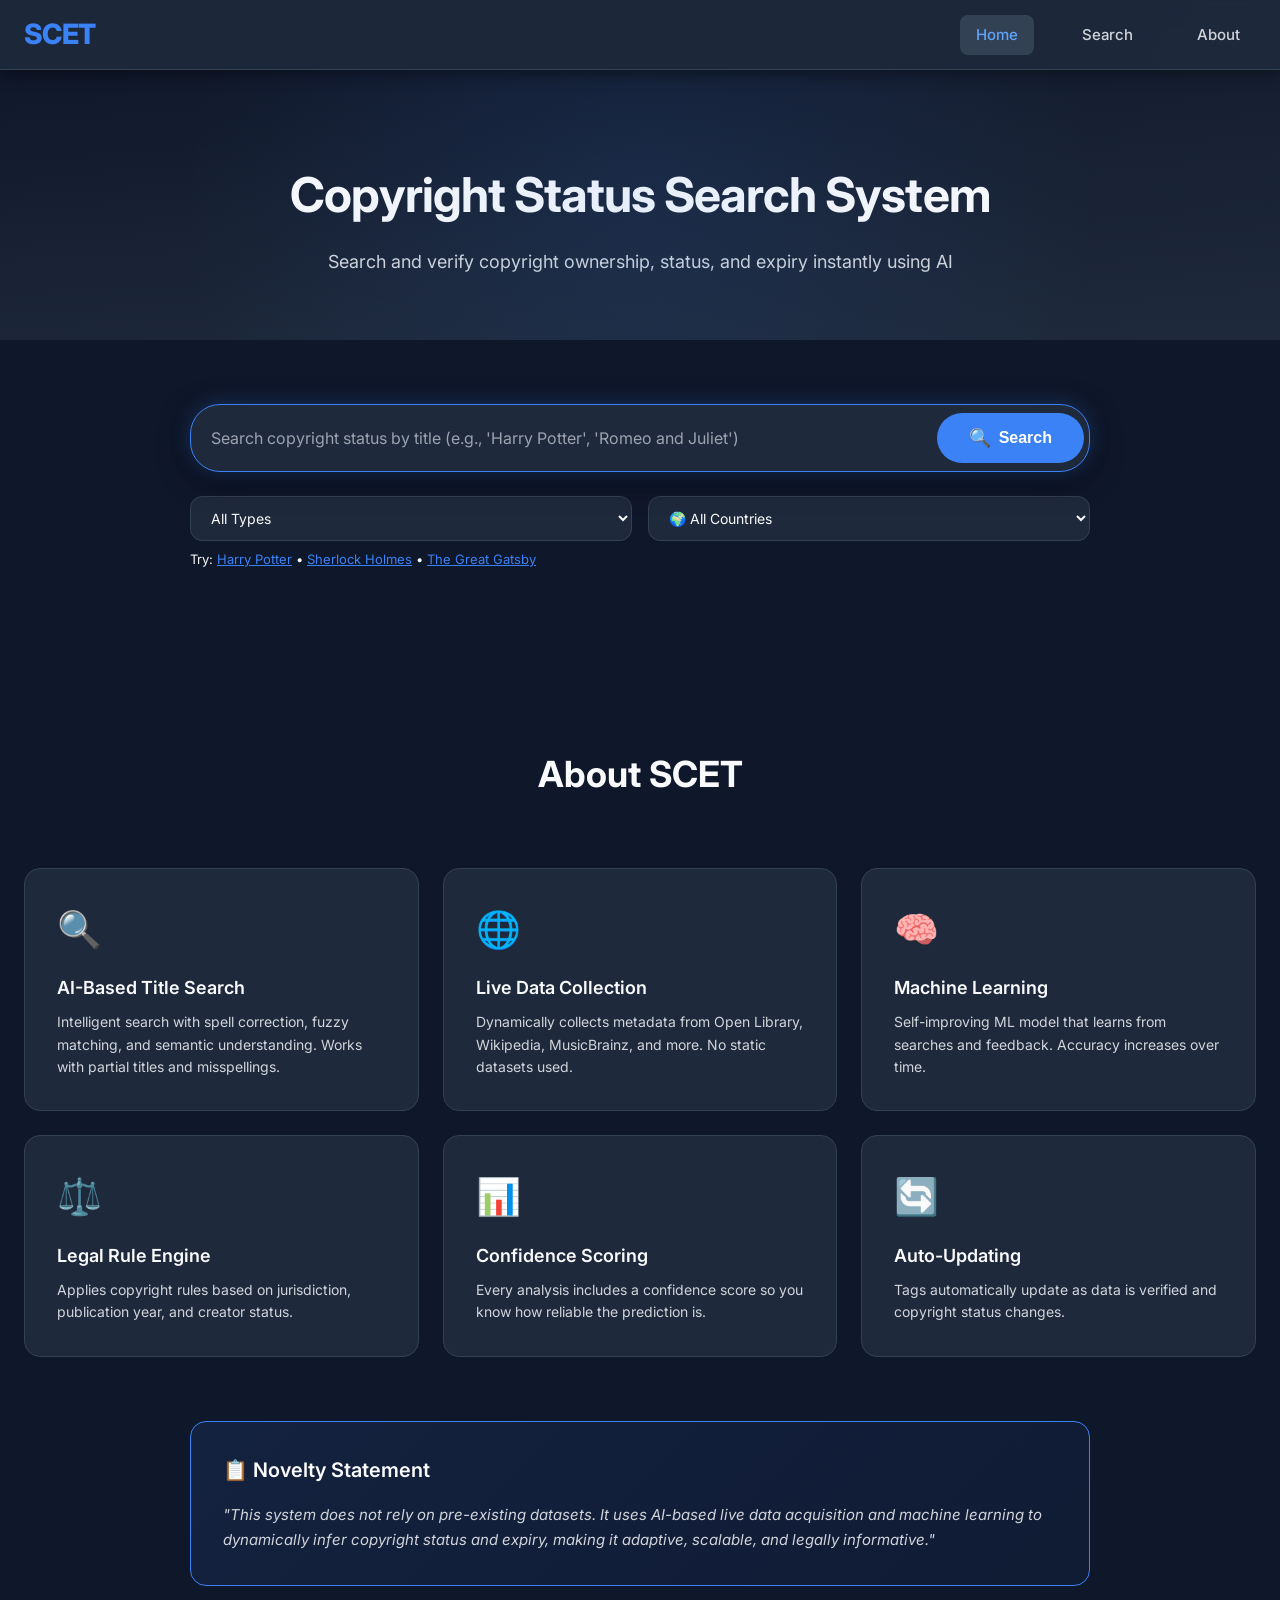
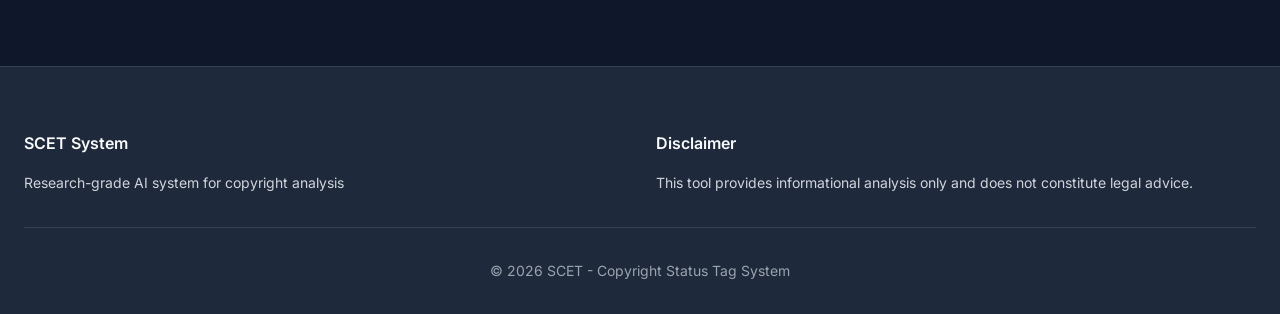
==== commit 8ab8268f: "Remove API documentation section from footer" ====
--- a/index.html
+++ b/index.html
@@ -248,11 +248,6 @@
                         <p class="footer-text">Research-grade AI system for copyright analysis</p>
                     </div>
                     <div class="footer-section">
-                        <h4 class="footer-heading">API Documentation</h4>
-                        <a href="/api/v1/health" class="footer-link" target="_blank">API Status</a>
-                        <a href="#about" class="footer-link">About</a>
-                    </div>
-                    <div class="footer-section">
                         <h4 class="footer-heading">Disclaimer</h4>
                         <p class="footer-text">This tool provides informational analysis only and does not constitute legal advice.</p>
                     </div>
--- a/css/styles.css
+++ b/css/styles.css
@@ -431,7 +431,25 @@
     box-shadow: var(--shadow-md);
     cursor: pointer;
     transition: all 0.2s ease;
-    border: 1px solid var(--border-color);
+    border: 2px solid var(--border-color);
+    position: relative;
+    overflow: hidden;
+}
+
+.result-card::before {
+    content: '';
+    position: absolute;
+    top: 0;
+    left: 0;
+    width: 4px;
+    height: 100%;
+    background: linear-gradient(180deg, var(--primary-color) 0%, var(--primary-dark) 100%);
+    opacity: 0;
+    transition: opacity 0.2s ease;
+}
+
+.result-card:hover::before {
+    opacity: 1;
 }
 
 .result-card:hover {
@@ -465,43 +483,63 @@
     gap: var(--space-2);
     flex-wrap: wrap;
     margin-top: var(--space-2);
+    align-items: center;
+}
+
+.result-year,
+.result-type,
+.result-source {
+    display: inline-flex;
+    align-items: center;
+    gap: 4px;
+    font-size: 13px;
+    color: var(--text-secondary);
+    padding: 4px 10px;
+    background: var(--bg-dark-tertiary);
+    border-radius: var(--radius-sm);
+    border: 1px solid var(--border-color);
 }
 
 .result-badge {
     display: inline-flex;
     align-items: center;
     gap: 4px;
-    padding: 4px 12px;
+    padding: 6px 14px;
     border-radius: var(--radius-full);
     font-size: 12px;
     font-weight: 600;
+    border: 1px solid transparent;
 }
 
 .badge-protected {
-    background: #fee2e2;
-    color: #dc2626;
+    background: rgba(239, 68, 68, 0.15);
+    color: #fca5a5;
+    border-color: rgba(239, 68, 68, 0.3);
 }
 
 .badge-public {
-    background: #d1fae5;
-    color: #059669;
+    background: rgba(16, 185, 129, 0.15);
+    color: #6ee7b7;
+    border-color: rgba(16, 185, 129, 0.3);
 }
 
 .badge-unknown {
-    background: var(--bg-gray-light);
-    color: var(--text-secondary);
+    background: rgba(156, 163, 175, 0.15);
+    color: var(--text-tertiary);
+    border-color: var(--border-color);
 }
 
 .similarity-score {
     display: inline-flex;
     align-items: center;
     gap: 4px;
-    padding: 4px 12px;
+    padding: 6px 14px;
     border-radius: var(--radius-full);
     font-size: 12px;
     font-weight: 600;
-    background: #eff6ff;
-    color: var(--primary-color);
+    background: rgba(59, 130, 246, 0.15);
+    color: #93c5fd;
+    border: 1px solid rgba(59, 130, 246, 0.3);
 }
 
 /* ============================================
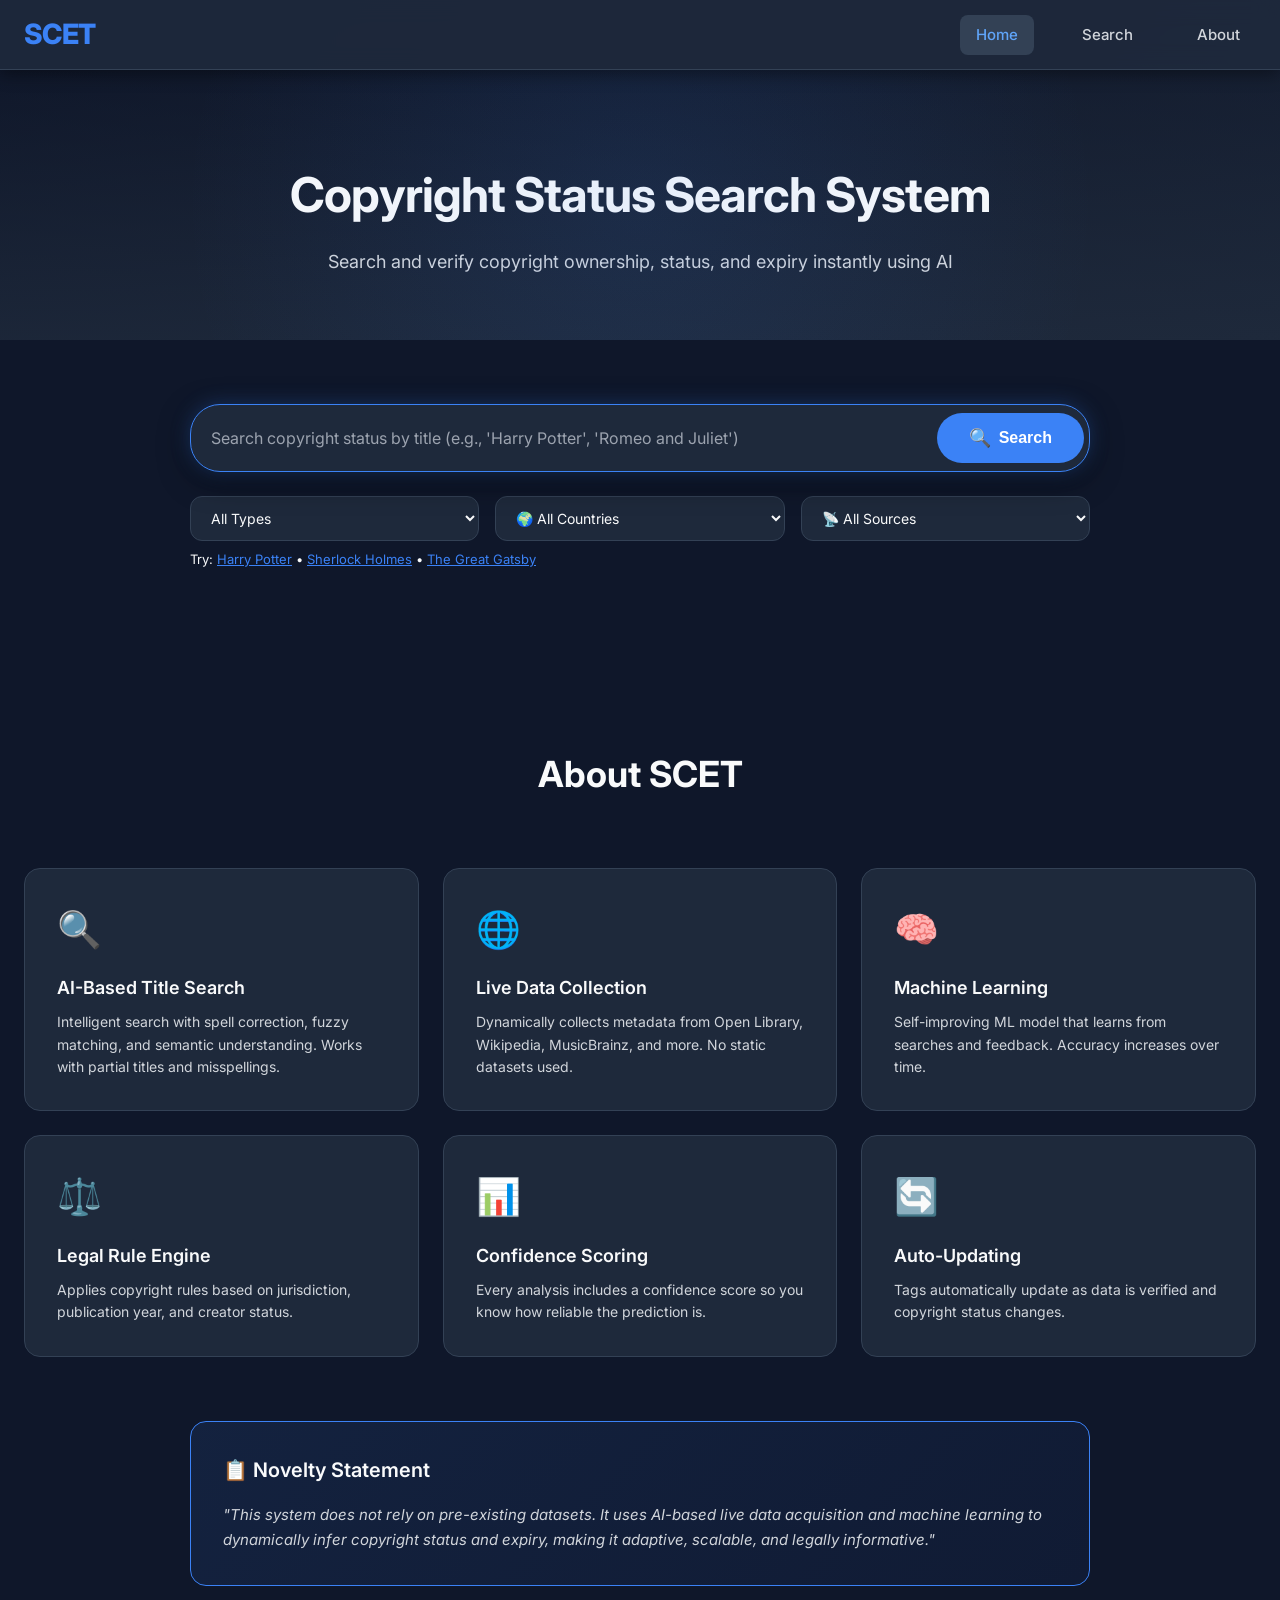
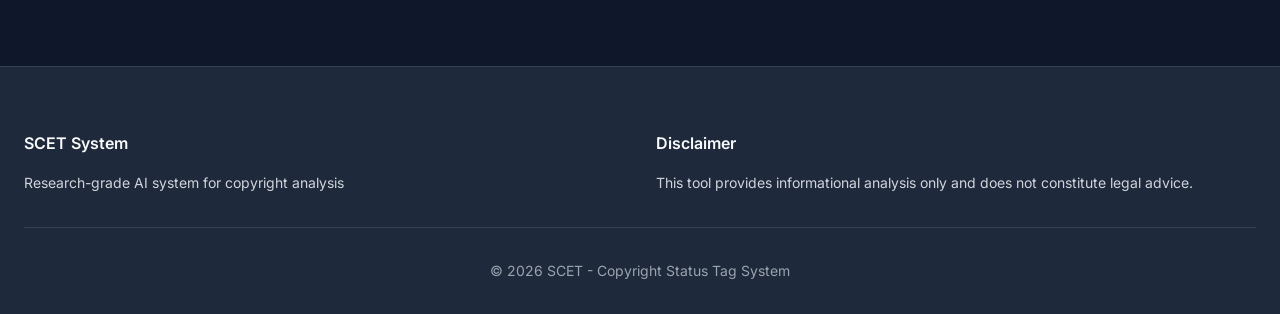
==== commit 1dc611fd: "Add Source dropdown filter for metadata sources (YouTube, Spotify, Netflix, Wikipedia, etc.)" ====
--- a/index.html
+++ b/index.html
@@ -94,6 +94,21 @@
                                 <option value="JP">🇯🇵 Japan</option>
                                 <option value="IN">🇮🇳 India</option>
                             </select>
+                            <select id="metadataSource" class="filter-select">
+                                <option value="">📡 All Sources</option>
+                                <option value="YouTube">📺 YouTube</option>
+                                <option value="Spotify">🎵 Spotify</option>
+                                <option value="Apple Music">🎵 Apple Music</option>
+                                <option value="Netflix">🎬 Netflix</option>
+                                <option value="Wikipedia">📖 Wikipedia</option>
+                                <option value="Open Library">📚 Open Library</option>
+                                <option value="US Copyright Office">🏛️ US Copyright Office</option>
+                                <option value="Indian Copyright Office">🏛️ Indian Copyright Office</option>
+                                <option value="EU Intellectual Property Office">🏛️ EU IPO</option>
+                                <option value="Publisher">📰 Publisher</option>
+                                <option value="Official Registry">📋 Official Registry</option>
+                                <option value="Other">🔹 Other</option>
+                            </select>
                         </div>
                     </div>
 
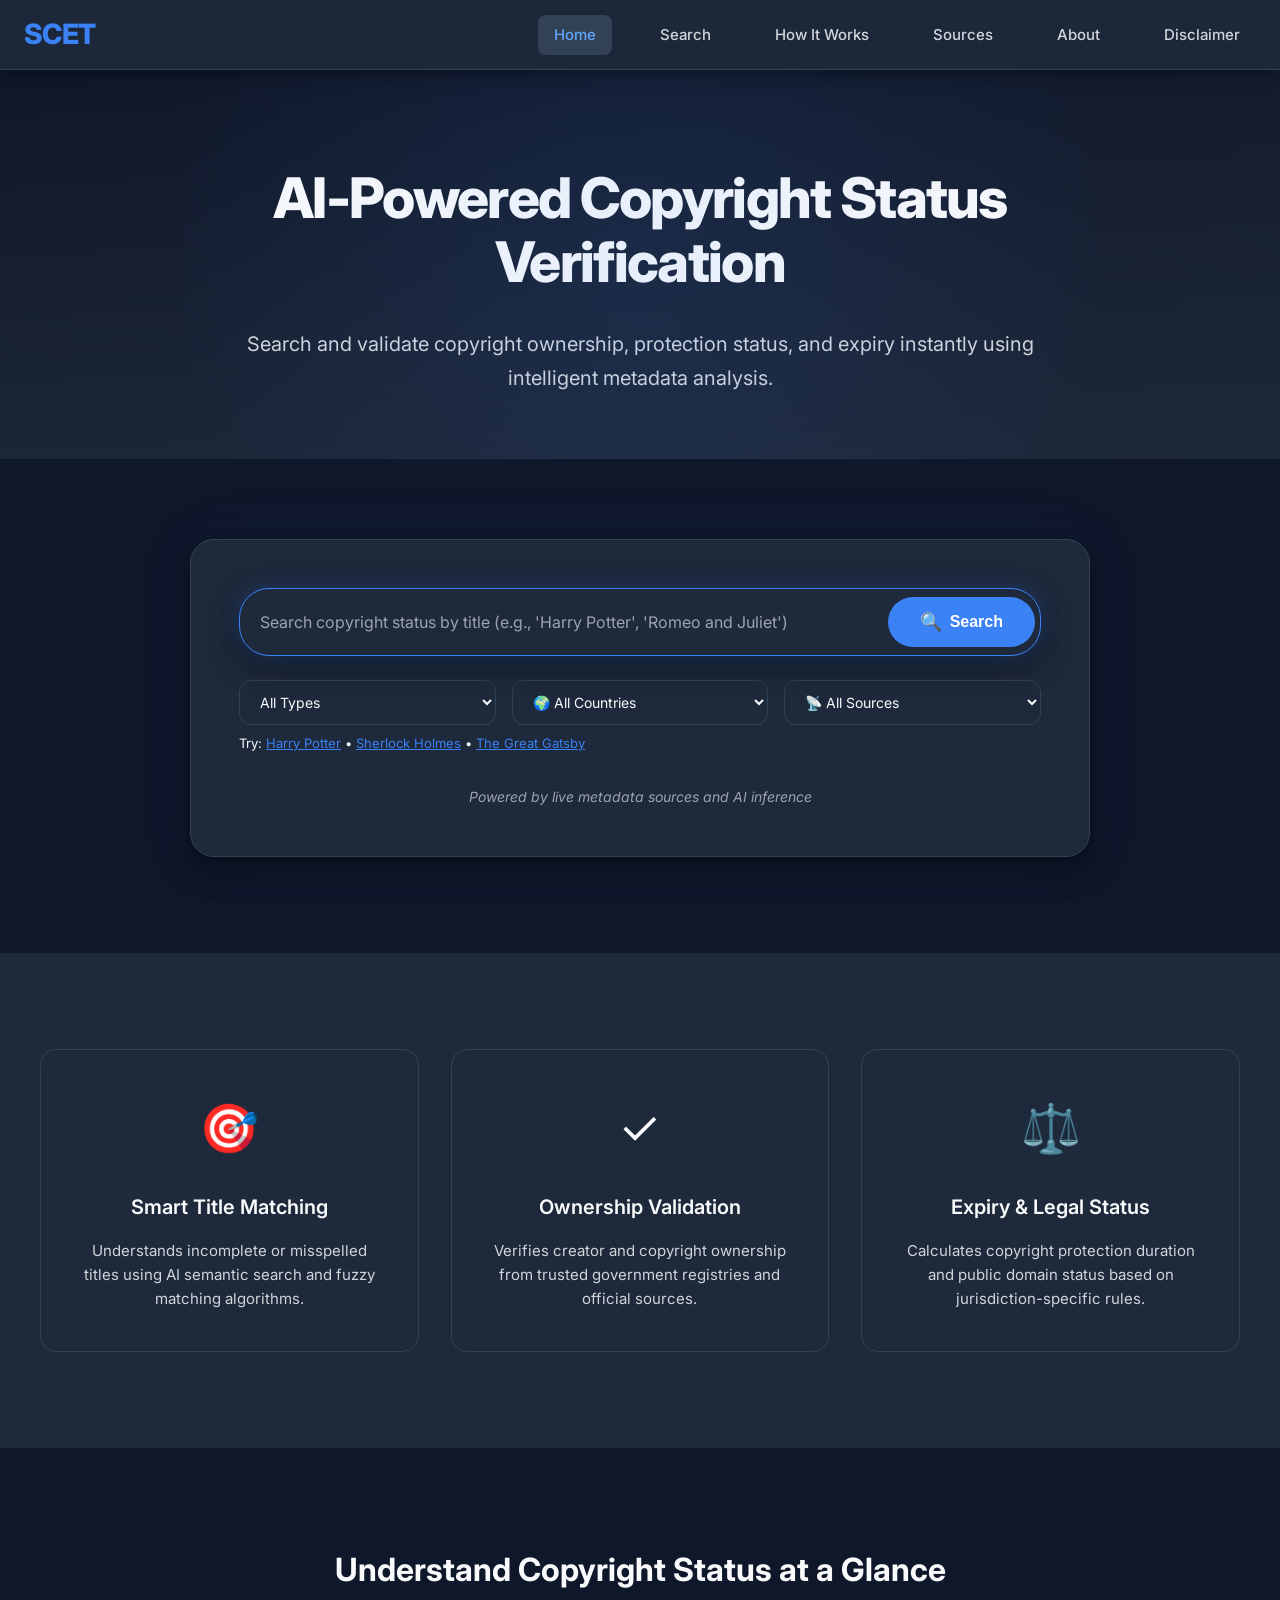
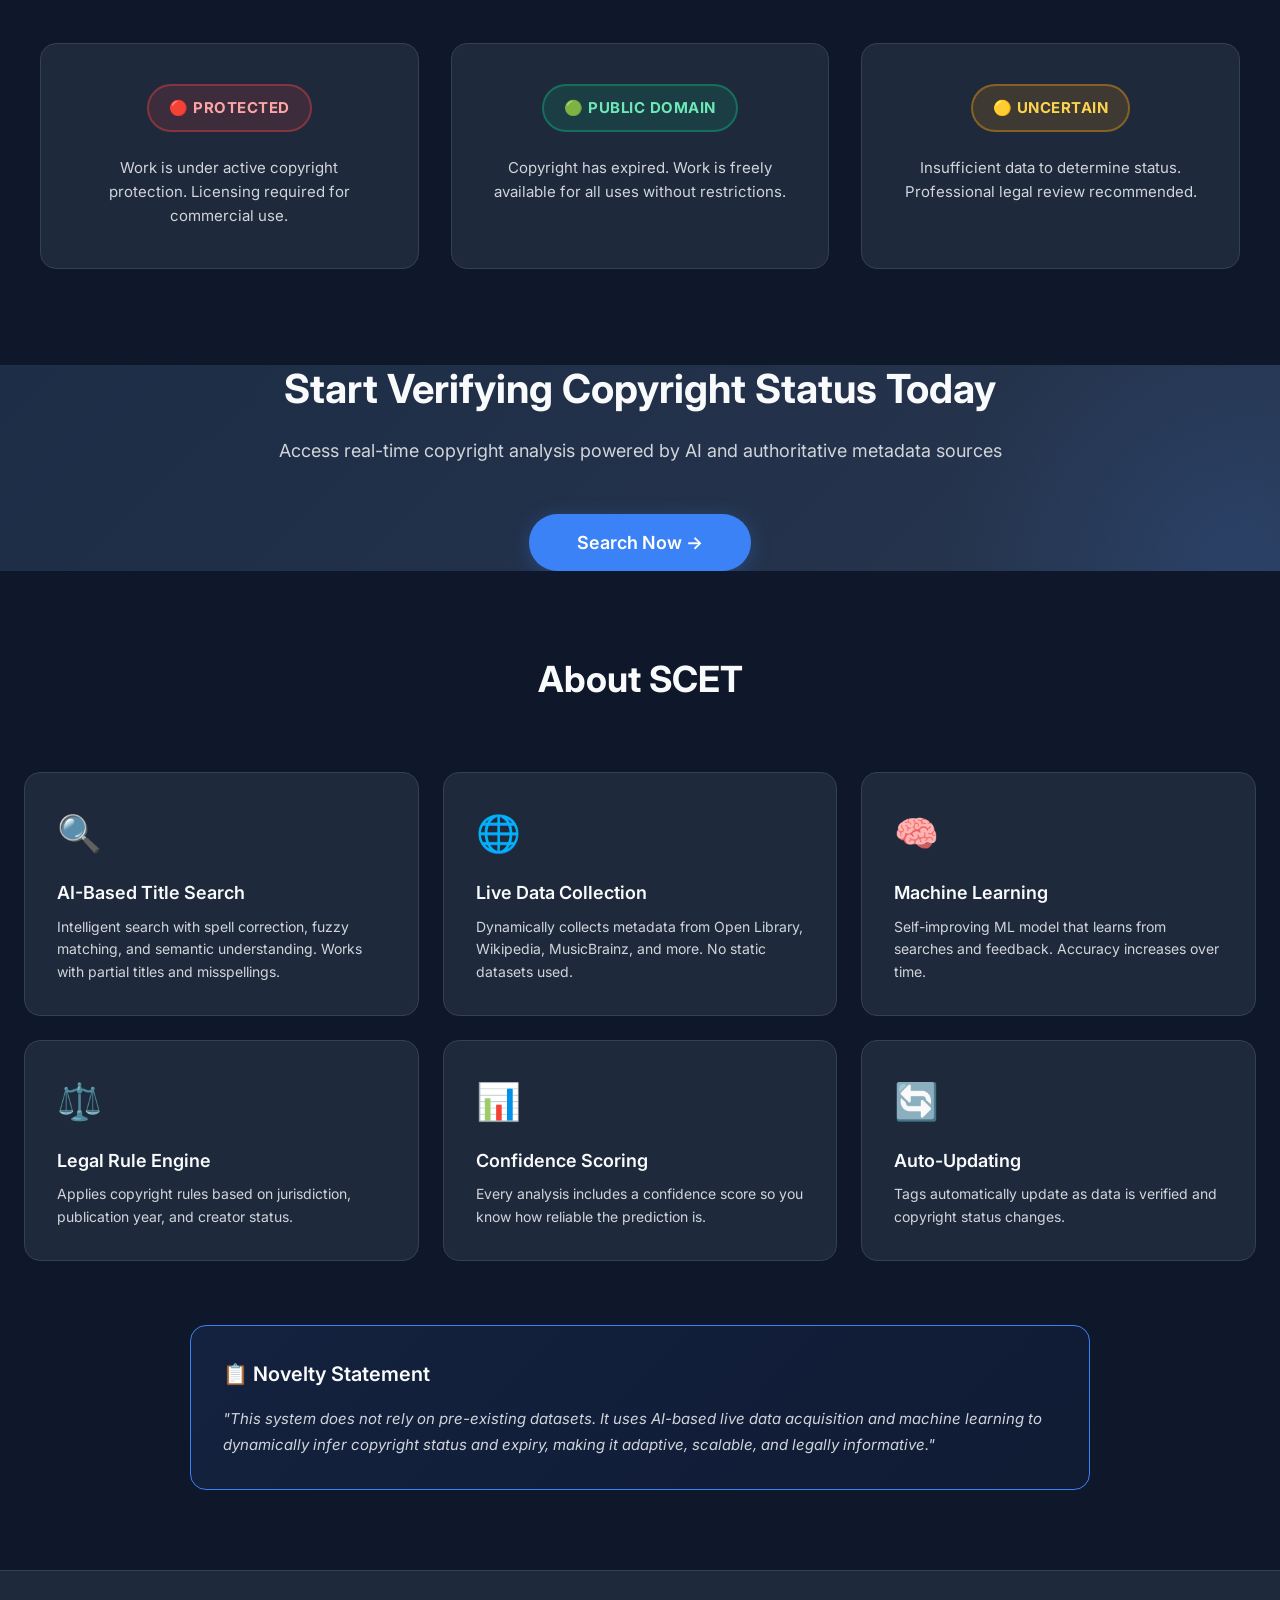
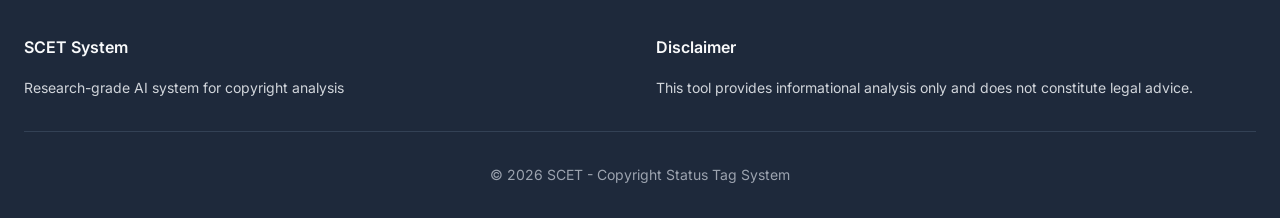
==== commit 2cdec808: "Redesign home page: Modern SaaS landing with hero, prominent search, feature highlights, status exam" ====
--- a/index.html
+++ b/index.html
@@ -14,12 +14,17 @@
         <header class="header">
             <div class="header-container">
                 <div class="logo">
-                    <span class="logo-text">SCET</span>
+                    <a href="index.html" class="logo-link">
+                        <span class="logo-text">SCET</span>
+                    </a>
                 </div>
                 <nav class="nav-links">
-                    <a href="#home" class="nav-link active">Home</a>
-                    <a href="#search" class="nav-link">Search</a>
-                    <a href="#about" class="nav-link">About</a>
+                    <a href="index.html" class="nav-link active">Home</a>
+                    <a href="search.html" class="nav-link">Search</a>
+                    <a href="how-it-works.html" class="nav-link">How It Works</a>
+                    <a href="sources.html" class="nav-link">Sources</a>
+                    <a href="about.html" class="nav-link">About</a>
+                    <a href="disclaimer.html" class="nav-link">Disclaimer</a>
                 </nav>
             </div>
         </header>
@@ -29,87 +34,90 @@
             <!-- Hero Section -->
             <section class="hero" id="home">
                 <div class="hero-container">
-                    <h1 class="hero-title">Copyright Status Search System</h1>
-                    <p class="hero-subtitle">Search and verify copyright ownership, status, and expiry instantly using AI</p>
+                    <h1 class="hero-title-large">AI-Powered Copyright Status Verification</h1>
+                    <p class="hero-subtitle-large">Search and validate copyright ownership, protection status, and expiry instantly using intelligent metadata analysis.</p>
                 </div>
             </section>
 
             <!-- Search Section -->
-            <section id="search" class="search-section">
+            <section id="search" class="search-section-home">
                 <div class="search-container">
-                    <div class="search-box">
-                        <div class="search-input-wrapper">
-                            <input 
-                                type="text" 
-                                id="searchInput" 
-                                class="search-input"
-                                placeholder="Search copyright status by title (e.g., 'Harry Potter', 'Romeo and Juliet')"
-                                autocomplete="off"
-                            >
-                            <button id="searchBtn" class="search-btn">
-                                <span class="btn-icon">🔍</span>
-                                <span class="btn-text">Search</span>
-                            </button>
-                        </div>
-                        <div class="search-options">
-                            <select id="contentType" class="filter-select">
-                                <option value="">All Types</option>
-                                <optgroup label="📚 Creative Works">
-                                    <option value="book">📚 Books</option>
-                                    <option value="music">🎵 Music</option>
-                                    <option value="film">🎬 Films</option>
-                                    <option value="article">📄 Articles</option>
-                                    <option value="artwork">🎨 Artwork</option>
-                                </optgroup>
-                                <optgroup label="💻 Software & Code">
-                                    <option value="software">💻 Software</option>
-                                    <option value="code">📦 Code/Library</option>
-                                </optgroup>
-                                <optgroup label="🚀 Innovation & Projects">
-                                    <option value="project">🚀 Projects</option>
-                                    <option value="innovation">💡 Innovation</option>
-                                    <option value="drone">🤖 Drones/Robotics</option>
-                                    <option value="technology">🔬 Technology</option>
-                                    <option value="research_project">🔬 Research Projects</option>
-                                </optgroup>
-                                <optgroup label="🏢 Companies & Startups">
-                                    <option value="startup">🚀 Startups</option>
-                                    <option value="company">🏢 Companies</option>
-                                </optgroup>
-                                <optgroup label="⚖️ Intellectual Property">
-                                    <option value="patent">📜 Patents</option>
-                                    <option value="trademark">®️ Trademarks</option>
-                                </optgroup>
-                                <optgroup label="📑 Academic & Research">
-                                    <option value="academic_paper">📑 Academic Papers</option>
-                                </optgroup>
-                            </select>
-                            <select id="jurisdiction" class="filter-select">
-                                <option value="">🌍 All Countries</option>
-                                <option value="US">🇺🇸 United States</option>
-                                <option value="EU">🇪🇺 European Union</option>
-                                <option value="UK">🇬🇧 United Kingdom</option>
-                                <option value="CA">🇨🇦 Canada</option>
-                                <option value="AU">🇦🇺 Australia</option>
-                                <option value="JP">🇯🇵 Japan</option>
-                                <option value="IN">🇮🇳 India</option>
-                            </select>
-                            <select id="metadataSource" class="filter-select">
-                                <option value="">📡 All Sources</option>
-                                <option value="YouTube">📺 YouTube</option>
-                                <option value="Spotify">🎵 Spotify</option>
-                                <option value="Apple Music">🎵 Apple Music</option>
-                                <option value="Netflix">🎬 Netflix</option>
-                                <option value="Wikipedia">📖 Wikipedia</option>
-                                <option value="Open Library">📚 Open Library</option>
-                                <option value="US Copyright Office">🏛️ US Copyright Office</option>
-                                <option value="Indian Copyright Office">🏛️ Indian Copyright Office</option>
-                                <option value="EU Intellectual Property Office">🏛️ EU IPO</option>
-                                <option value="Publisher">📰 Publisher</option>
-                                <option value="Official Registry">📋 Official Registry</option>
-                                <option value="Other">🔹 Other</option>
-                            </select>
-                        </div>
+                    <div class="search-box-prominent">
+                        <div class="search-box">
+                            <div class="search-input-wrapper">
+                                <input 
+                                    type="text" 
+                                    id="searchInput" 
+                                    class="search-input"
+                                    placeholder="Search copyright status by title (e.g., 'Harry Potter', 'Romeo and Juliet')"
+                                    autocomplete="off"
+                                >
+                                <button id="searchBtn" class="search-btn">
+                                    <span class="btn-icon">🔍</span>
+                                    <span class="btn-text">Search</span>
+                                </button>
+                            </div>
+                            <div class="search-options">
+                                <select id="contentType" class="filter-select">
+                                    <option value="">All Types</option>
+                                    <optgroup label="📚 Creative Works">
+                                        <option value="book">📚 Books</option>
+                                        <option value="music">🎵 Music</option>
+                                        <option value="film">🎬 Films</option>
+                                        <option value="article">📄 Articles</option>
+                                        <option value="artwork">🎨 Artwork</option>
+                                    </optgroup>
+                                    <optgroup label="💻 Software & Code">
+                                        <option value="software">💻 Software</option>
+                                        <option value="code">📦 Code/Library</option>
+                                    </optgroup>
+                                    <optgroup label="🚀 Innovation & Projects">
+                                        <option value="project">🚀 Projects</option>
+                                        <option value="innovation">💡 Innovation</option>
+                                        <option value="drone">🤖 Drones/Robotics</option>
+                                        <option value="technology">🔬 Technology</option>
+                                        <option value="research_project">🔬 Research Projects</option>
+                                    </optgroup>
+                                    <optgroup label="🏢 Companies & Startups">
+                                        <option value="startup">🚀 Startups</option>
+                                        <option value="company">🏢 Companies</option>
+                                    </optgroup>
+                                    <optgroup label="⚖️ Intellectual Property">
+                                        <option value="patent">📜 Patents</option>
+                                        <option value="trademark">®️ Trademarks</option>
+                                    </optgroup>
+                                    <optgroup label="📑 Academic & Research">
+                                        <option value="academic_paper">📑 Academic Papers</option>
+                                    </optgroup>
+                                </select>
+                                <select id="jurisdiction" class="filter-select">
+                                    <option value="">🌍 All Countries</option>
+                                    <option value="US">🇺🇸 United States</option>
+                                    <option value="EU">🇪🇺 European Union</option>
+                                    <option value="UK">🇬🇧 United Kingdom</option>
+                                    <option value="CA">🇨🇦 Canada</option>
+                                    <option value="AU">🇦🇺 Australia</option>
+                                    <option value="JP">🇯🇵 Japan</option>
+                                    <option value="IN">🇮🇳 India</option>
+                                </select>
+                                <select id="metadataSource" class="filter-select">
+                                    <option value="">📡 All Sources</option>
+                                    <option value="YouTube">📺 YouTube</option>
+                                    <option value="Spotify">🎵 Spotify</option>
+                                    <option value="Apple Music">🎵 Apple Music</option>
+                                    <option value="Netflix">🎬 Netflix</option>
+                                    <option value="Wikipedia">📖 Wikipedia</option>
+                                    <option value="Open Library">📚 Open Library</option>
+                                    <option value="US Copyright Office">🏛️ US Copyright Office</option>
+                                    <option value="Indian Copyright Office">🏛️ Indian Copyright Office</option>
+                                    <option value="EU Intellectual Property Office">🏛️ EU IPO</option>
+                                    <option value="Publisher">📰 Publisher</option>
+                                    <option value="Official Registry">📋 Official Registry</option>
+                                    <option value="Other">🔹 Other</option>
+                                </select>
+                            </div>
+                        </div>
+                        <p class="search-powered-text">Powered by live metadata sources and AI inference</p>
                     </div>
 
                     <!-- Spell Correction Notice -->
@@ -205,6 +213,63 @@
                 </div>
             </section>
 
+            <!-- Feature Highlights Section -->
+            <section class="feature-highlights-section">
+                <div class="container">
+                    <div class="feature-highlights-grid">
+                        <div class="feature-highlight-card">
+                            <div class="feature-highlight-icon">🎯</div>
+                            <h3 class="feature-highlight-title">Smart Title Matching</h3>
+                            <p class="feature-highlight-text">Understands incomplete or misspelled titles using AI semantic search and fuzzy matching algorithms.</p>
+                        </div>
+                        <div class="feature-highlight-card">
+                            <div class="feature-highlight-icon">✓</div>
+                            <h3 class="feature-highlight-title">Ownership Validation</h3>
+                            <p class="feature-highlight-text">Verifies creator and copyright ownership from trusted government registries and official sources.</p>
+                        </div>
+                        <div class="feature-highlight-card">
+                            <div class="feature-highlight-icon">⚖️</div>
+                            <h3 class="feature-highlight-title">Expiry & Legal Status</h3>
+                            <p class="feature-highlight-text">Calculates copyright protection duration and public domain status based on jurisdiction-specific rules.</p>
+                        </div>
+                    </div>
+                </div>
+            </section>
+
+            <!-- Status Examples Section -->
+            <section class="status-examples-section">
+                <div class="container">
+                    <h2 class="status-examples-title">Understand Copyright Status at a Glance</h2>
+                    <div class="status-examples-grid">
+                        <div class="status-example-item">
+                            <div class="status-example-badge badge-protected">🔴 PROTECTED</div>
+                            <p class="status-example-desc">Work is under active copyright protection. Licensing required for commercial use.</p>
+                        </div>
+                        <div class="status-example-item">
+                            <div class="status-example-badge badge-public">🟢 PUBLIC DOMAIN</div>
+                            <p class="status-example-desc">Copyright has expired. Work is freely available for all uses without restrictions.</p>
+                        </div>
+                        <div class="status-example-item">
+                            <div class="status-example-badge badge-unknown">🟡 UNCERTAIN</div>
+                            <p class="status-example-desc">Insufficient data to determine status. Professional legal review recommended.</p>
+                        </div>
+                    </div>
+                </div>
+            </section>
+
+            <!-- Call to Action Section -->
+            <section class="cta-section">
+                <div class="container">
+                    <div class="cta-content">
+                        <h2 class="cta-title">Start Verifying Copyright Status Today</h2>
+                        <p class="cta-subtitle">Access real-time copyright analysis powered by AI and authoritative metadata sources</p>
+                        <button class="cta-button" onclick="document.getElementById('searchInput').focus(); document.getElementById('search').scrollIntoView({behavior: 'smooth'});">
+                            Search Now →
+                        </button>
+                    </div>
+                </div>
+            </section>
+
             <!-- About Section -->
             <section id="about" class="about-section">
                 <div class="container">
--- a/css/styles.css
+++ b/css/styles.css
@@ -108,6 +108,13 @@
     align-items: center;
 }
 
+.logo-link {
+    text-decoration: none;
+    color: inherit;
+    display: flex;
+    align-items: center;
+}
+
 .logo-text {
     font-size: 28px;
     font-weight: 800;
@@ -139,6 +146,45 @@
 .nav-link.active {
     color: var(--primary-light);
     background: var(--bg-dark-tertiary);
+}
+
+/* ============================================
+   PAGE HEADER (for internal pages)
+   ============================================ */
+
+.page-header {
+    padding: var(--space-8) var(--space-3) var(--space-6);
+    text-align: center;
+    background: linear-gradient(180deg, rgba(15, 23, 42, 0.5) 0%, rgba(30, 41, 59, 0.8) 100%);
+    position: relative;
+}
+
+.page-header::before {
+    content: '';
+    position: absolute;
+    top: 0;
+    left: 0;
+    right: 0;
+    bottom: 0;
+    background: radial-gradient(circle at 50% 50%, rgba(59, 130, 246, 0.1) 0%, transparent 70%);
+    pointer-events: none;
+}
+
+.page-title {
+    font-size: 40px;
+    font-weight: 700;
+    line-height: 1.2;
+    color: var(--text-primary);
+    margin-bottom: var(--space-2);
+    letter-spacing: -0.02em;
+}
+
+.page-subtitle {
+    font-size: 16px;
+    color: var(--text-secondary);
+    line-height: 1.6;
+    max-width: 700px;
+    margin: 0 auto;
 }
 
 /* ============================================
@@ -193,6 +239,38 @@
     margin: 0 auto;
 }
 
+/* Home Page - Enhanced Hero */
+.hero-title-large {
+    font-size: 56px;
+    font-weight: 800;
+    line-height: 1.15;
+    color: var(--text-primary);
+    margin-bottom: var(--space-4);
+    letter-spacing: -0.03em;
+    animation: fadeInUp 0.6s ease-out;
+}
+
+.hero-subtitle-large {
+    font-size: 20px;
+    color: var(--text-secondary);
+    line-height: 1.7;
+    max-width: 800px;
+    margin: 0 auto;
+    font-weight: 400;
+    animation: fadeInUp 0.6s ease-out 0.2s backwards;
+}
+
+@keyframes fadeInUp {
+    from {
+        opacity: 0;
+        transform: translateY(20px);
+    }
+    to {
+        opacity: 1;
+        transform: translateY(0);
+    }
+}
+
 /* ============================================
    SEARCH SECTION
    ============================================ */
@@ -310,6 +388,216 @@
     outline: none;
     border-color: var(--primary-color);
     box-shadow: 0 0 0 3px rgba(59, 130, 246, 0.2);
+}
+
+/* Home Page - Enhanced Search Section */
+.search-section-home {
+    padding: var(--space-10) var(--space-3) var(--space-12);
+    background: var(--bg-dark);
+}
+
+.search-box-prominent {
+    background: var(--bg-card);
+    border: 1px solid var(--border-color);
+    border-radius: var(--radius-xl);
+    padding: var(--space-6);
+    box-shadow: var(--shadow-xl), 0 0 60px rgba(59, 130, 246, 0.08);
+    max-width: 1000px;
+    margin: 0 auto;
+    animation: fadeInUp 0.6s ease-out 0.4s backwards;
+}
+
+.search-powered-text {
+    text-align: center;
+    margin-top: var(--space-3);
+    font-size: 14px;
+    color: var(--text-tertiary);
+    font-style: italic;
+}
+
+/* Feature Highlights Section */
+.feature-highlights-section {
+    padding: var(--space-12) var(--space-3);
+    background: var(--bg-dark-secondary);
+}
+
+.feature-highlights-grid {
+    display: grid;
+    grid-template-columns: repeat(auto-fit, minmax(280px, 1fr));
+    gap: var(--space-4);
+    max-width: 1200px;
+    margin: 0 auto;
+}
+
+.feature-highlight-card {
+    background: var(--bg-card);
+    border: 1px solid var(--border-color);
+    border-radius: var(--radius-lg);
+    padding: var(--space-5);
+    text-align: center;
+    transition: all 0.3s ease;
+}
+
+.feature-highlight-card:hover {
+    transform: translateY(-4px);
+    box-shadow: var(--shadow-glow), var(--shadow-xl);
+    border-color: var(--primary-color);
+    background: var(--bg-card-hover);
+}
+
+.feature-highlight-icon {
+    font-size: 48px;
+    margin-bottom: var(--space-3);
+    display: block;
+}
+
+.feature-highlight-title {
+    font-size: 20px;
+    font-weight: 600;
+    color: var(--text-primary);
+    margin-bottom: var(--space-2);
+}
+
+.feature-highlight-text {
+    font-size: 15px;
+    color: var(--text-secondary);
+    line-height: 1.6;
+}
+
+/* Status Examples Section */
+.status-examples-section {
+    padding: var(--space-12) var(--space-3);
+    background: var(--bg-dark);
+}
+
+.status-examples-title {
+    font-size: 32px;
+    font-weight: 700;
+    text-align: center;
+    color: var(--text-primary);
+    margin-bottom: var(--space-6);
+}
+
+.status-examples-grid {
+    display: grid;
+    grid-template-columns: repeat(auto-fit, minmax(300px, 1fr));
+    gap: var(--space-4);
+    max-width: 1200px;
+    margin: 0 auto;
+}
+
+.status-example-item {
+    background: var(--bg-card);
+    border: 1px solid var(--border-color);
+    border-radius: var(--radius-lg);
+    padding: var(--space-5);
+    text-align: center;
+    transition: all 0.2s ease;
+}
+
+.status-example-item:hover {
+    border-color: var(--primary-color);
+    box-shadow: var(--shadow-md);
+}
+
+.status-example-badge {
+    display: inline-block;
+    padding: 10px 20px;
+    border-radius: var(--radius-full);
+    font-size: 15px;
+    font-weight: 700;
+    margin-bottom: var(--space-3);
+    letter-spacing: 0.5px;
+}
+
+.status-example-badge.badge-protected {
+    background: rgba(239, 68, 68, 0.15);
+    color: #fca5a5;
+    border: 2px solid rgba(239, 68, 68, 0.4);
+}
+
+.status-example-badge.badge-public {
+    background: rgba(16, 185, 129, 0.15);
+    color: #6ee7b7;
+    border: 2px solid rgba(16, 185, 129, 0.4);
+}
+
+.status-example-badge.badge-unknown {
+    background: rgba(245, 158, 11, 0.15);
+    color: #fcd34d;
+    border: 2px solid rgba(245, 158, 11, 0.4);
+}
+
+.status-example-desc {
+    font-size: 15px;
+    color: var(--text-secondary);
+    line-height: 1.6;
+}
+
+/* Call to Action Section */
+.cta-section {
+    padding: var(--space-16) var(--space-3);
+    background: linear-gradient(135deg, rgba(59, 130, 246, 0.08) 0%, rgba(37, 99, 235, 0.04) 100%);
+    position: relative;
+    overflow: hidden;
+}
+
+.cta-section::before {
+    content: '';
+    position: absolute;
+    top: -50%;
+    right: -20%;
+    width: 600px;
+    height: 600px;
+    background: radial-gradient(circle, rgba(59, 130, 246, 0.15) 0%, transparent 70%);
+    pointer-events: none;
+}
+
+.cta-content {
+    max-width: 800px;
+    margin: 0 auto;
+    text-align: center;
+    position: relative;
+    z-index: 1;
+}
+
+.cta-title {
+    font-size: 40px;
+    font-weight: 700;
+    color: var(--text-primary);
+    margin-bottom: var(--space-3);
+    line-height: 1.2;
+}
+
+.cta-subtitle {
+    font-size: 18px;
+    color: var(--text-secondary);
+    margin-bottom: var(--space-6);
+    line-height: 1.6;
+}
+
+.cta-button {
+    background: var(--primary-color);
+    color: white;
+    border: none;
+    border-radius: var(--radius-full);
+    padding: 18px 48px;
+    font-size: 18px;
+    font-weight: 600;
+    cursor: pointer;
+    transition: all 0.3s ease;
+    font-family: inherit;
+    box-shadow: 0 4px 20px rgba(59, 130, 246, 0.3);
+}
+
+.cta-button:hover {
+    background: var(--primary-dark);
+    transform: translateY(-2px);
+    box-shadow: 0 6px 30px rgba(59, 130, 246, 0.4);
+}
+
+.cta-button:active {
+    transform: translateY(0);
 }
 
 /* ============================================
@@ -772,6 +1060,39 @@
 }
 
 /* ============================================
+   CONTENT SECTIONS (for internal pages)
+   ============================================ */
+
+.content-section {
+    max-width: 900px;
+    margin: 0 auto var(--space-8);
+}
+
+.content-text {
+    font-size: 16px;
+    color: var(--text-secondary);
+    line-height: 1.8;
+    margin-bottom: var(--space-3);
+}
+
+.content-list {
+    font-size: 16px;
+    color: var(--text-secondary);
+    line-height: 1.8;
+    margin-left: var(--space-4);
+    margin-bottom: var(--space-3);
+}
+
+.content-list li {
+    margin-bottom: var(--space-2);
+}
+
+.content-list strong {
+    color: var(--text-primary);
+    font-weight: 600;
+}
+
+/* ============================================
    FOOTER
    ============================================ */
 
@@ -843,6 +1164,226 @@
 }
 
 /* ============================================
+   REPORT PAGE STYLES
+   ============================================ */
+
+.report-card {
+    background: var(--bg-card);
+    border: 1px solid var(--border-color);
+    border-radius: var(--radius-lg);
+    padding: var(--space-6);
+    max-width: 1000px;
+    margin: 0 auto;
+}
+
+.report-header {
+    display: flex;
+    justify-content: space-between;
+    align-items: flex-start;
+    margin-bottom: var(--space-4);
+    padding-bottom: var(--space-4);
+    border-bottom: 1px solid var(--border-color);
+}
+
+.report-title-section {
+    flex: 1;
+}
+
+.report-work-title {
+    font-size: 32px;
+    font-weight: 700;
+    color: var(--text-primary);
+    margin-bottom: var(--space-1);
+}
+
+.report-creator {
+    font-size: 18px;
+    color: var(--text-secondary);
+    font-weight: 500;
+}
+
+.report-status-badge .badge {
+    font-size: 14px;
+    padding: 8px 16px;
+}
+
+.report-metadata {
+    display: grid;
+    grid-template-columns: repeat(auto-fit, minmax(200px, 1fr));
+    gap: var(--space-3);
+    margin-bottom: var(--space-4);
+    padding: var(--space-3);
+    background: var(--bg-dark-tertiary);
+    border-radius: var(--radius-md);
+}
+
+.report-meta-item {
+    display: flex;
+    flex-direction: column;
+    gap: var(--space-1);
+}
+
+.meta-label {
+    font-size: 13px;
+    color: var(--text-secondary);
+    font-weight: 500;
+}
+
+.meta-value {
+    font-size: 16px;
+    color: var(--text-primary);
+    font-weight: 600;
+}
+
+.report-section {
+    margin-bottom: var(--space-4);
+    padding-bottom: var(--space-4);
+    border-bottom: 1px solid var(--border-color);
+}
+
+.report-section:last-child {
+    border-bottom: none;
+    padding-bottom: 0;
+    margin-bottom: 0;
+}
+
+.report-section-title {
+    font-size: 20px;
+    font-weight: 600;
+    color: var(--text-primary);
+    margin-bottom: var(--space-2);
+}
+
+.report-status-details .status-text {
+    font-size: 16px;
+    color: var(--text-secondary);
+    line-height: 1.7;
+}
+
+.expiry-info {
+    display: flex;
+    gap: var(--space-4);
+    flex-wrap: wrap;
+}
+
+.expiry-item {
+    display: flex;
+    flex-direction: column;
+    gap: var(--space-1);
+    flex: 1;
+    min-width: 200px;
+    padding: var(--space-3);
+    background: var(--bg-dark-secondary);
+    border-radius: var(--radius-md);
+}
+
+.expiry-label {
+    font-size: 14px;
+    color: var(--text-secondary);
+    font-weight: 500;
+}
+
+.expiry-value {
+    font-size: 18px;
+    color: var(--text-primary);
+    font-weight: 600;
+}
+
+.confidence-container {
+    padding: var(--space-3);
+    background: var(--bg-dark-secondary);
+    border-radius: var(--radius-md);
+}
+
+.confidence-bar-wrapper {
+    display: flex;
+    align-items: center;
+    gap: var(--space-2);
+    margin-bottom: var(--space-2);
+}
+
+.confidence-bar {
+    flex: 1;
+    height: 24px;
+    background: var(--bg-dark-tertiary);
+    border-radius: var(--radius-sm);
+    overflow: hidden;
+}
+
+.confidence-fill {
+    height: 100%;
+    background: linear-gradient(90deg, var(--success-color) 0%, var(--primary-color) 100%);
+    transition: width 0.3s ease;
+}
+
+.confidence-percentage {
+    font-size: 18px;
+    font-weight: 700;
+    color: var(--text-primary);
+    min-width: 50px;
+}
+
+.confidence-explanation {
+    font-size: 14px;
+    color: var(--text-secondary);
+    line-height: 1.6;
+}
+
+.reasoning-box {
+    padding: var(--space-3);
+    background: var(--bg-dark-secondary);
+    border-radius: var(--radius-md);
+    font-size: 15px;
+    color: var(--text-secondary);
+    line-height: 1.7;
+}
+
+.reasoning-box ul {
+    margin-left: var(--space-4);
+    margin-top: var(--space-2);
+}
+
+.reasoning-box li {
+    margin-bottom: var(--space-1);
+}
+
+.sources-list {
+    display: flex;
+    flex-wrap: wrap;
+    gap: var(--space-2);
+}
+
+.source-item {
+    display: flex;
+    align-items: center;
+    gap: var(--space-1);
+    padding: var(--space-2) var(--space-3);
+    background: var(--bg-dark-secondary);
+    border-radius: var(--radius-md);
+    font-size: 14px;
+    color: var(--text-secondary);
+}
+
+.source-icon {
+    font-size: 18px;
+}
+
+.btn-primary, .btn-secondary {
+    transition: all 0.2s ease;
+}
+
+.btn-primary:hover {
+    background: var(--primary-dark) !important;
+    transform: translateY(-1px);
+}
+
+.btn-secondary:hover {
+    background: var(--bg-card-hover) !important;
+    border-color: var(--primary-color) !important;
+    transform: translateY(-1px);
+}
+
+/* ============================================
    RESPONSIVE DESIGN
    ============================================ */
 
@@ -853,6 +1394,40 @@
     
     .hero-subtitle {
         font-size: 16px;
+    }
+
+    .hero-title-large {
+        font-size: 36px;
+    }
+
+    .hero-subtitle-large {
+        font-size: 17px;
+    }
+
+    .cta-title {
+        font-size: 28px;
+    }
+
+    .cta-subtitle {
+        font-size: 16px;
+    }
+
+    .cta-button {
+        padding: 14px 32px;
+        font-size: 16px;
+    }
+
+    .status-examples-title {
+        font-size: 24px;
+    }
+
+    .feature-highlights-grid,
+    .status-examples-grid {
+        grid-template-columns: 1fr;
+    }
+
+    .search-box-prominent {
+        padding: var(--space-4);
     }
     
     .search-input-wrapper {
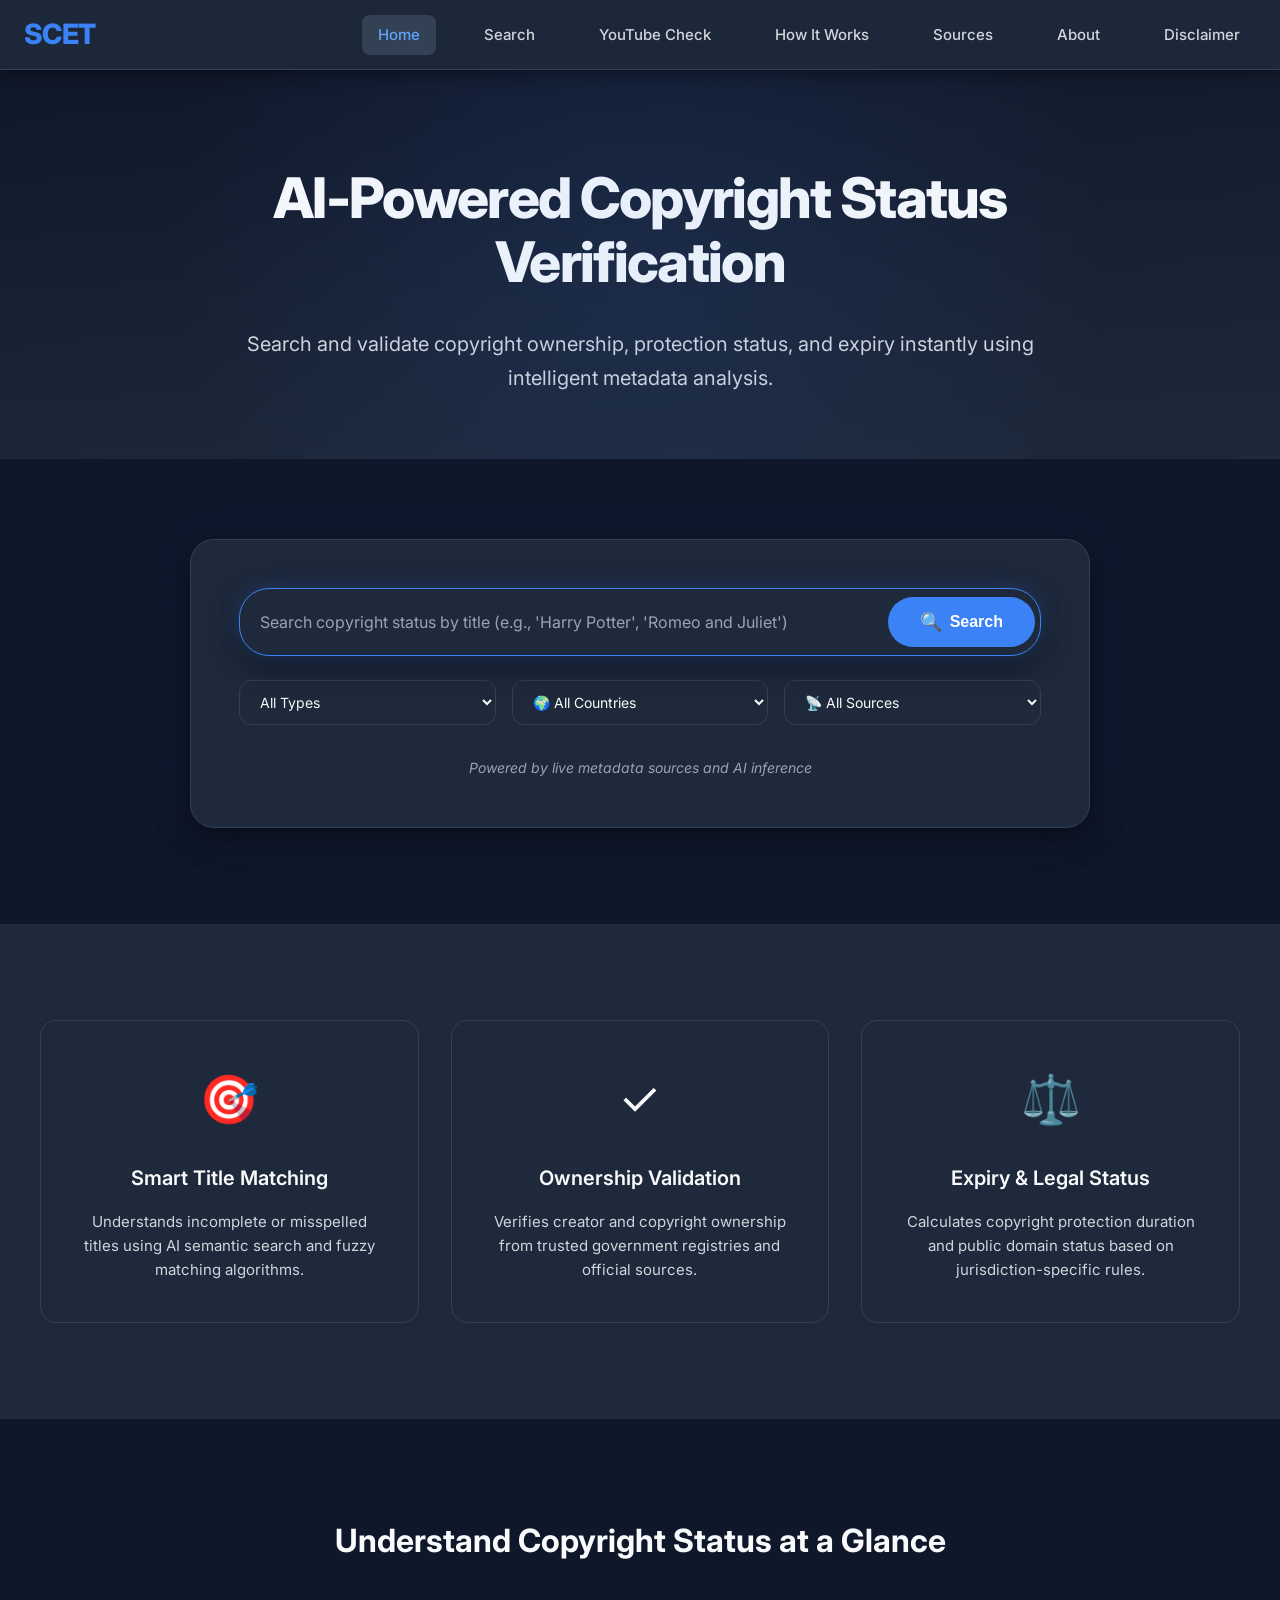
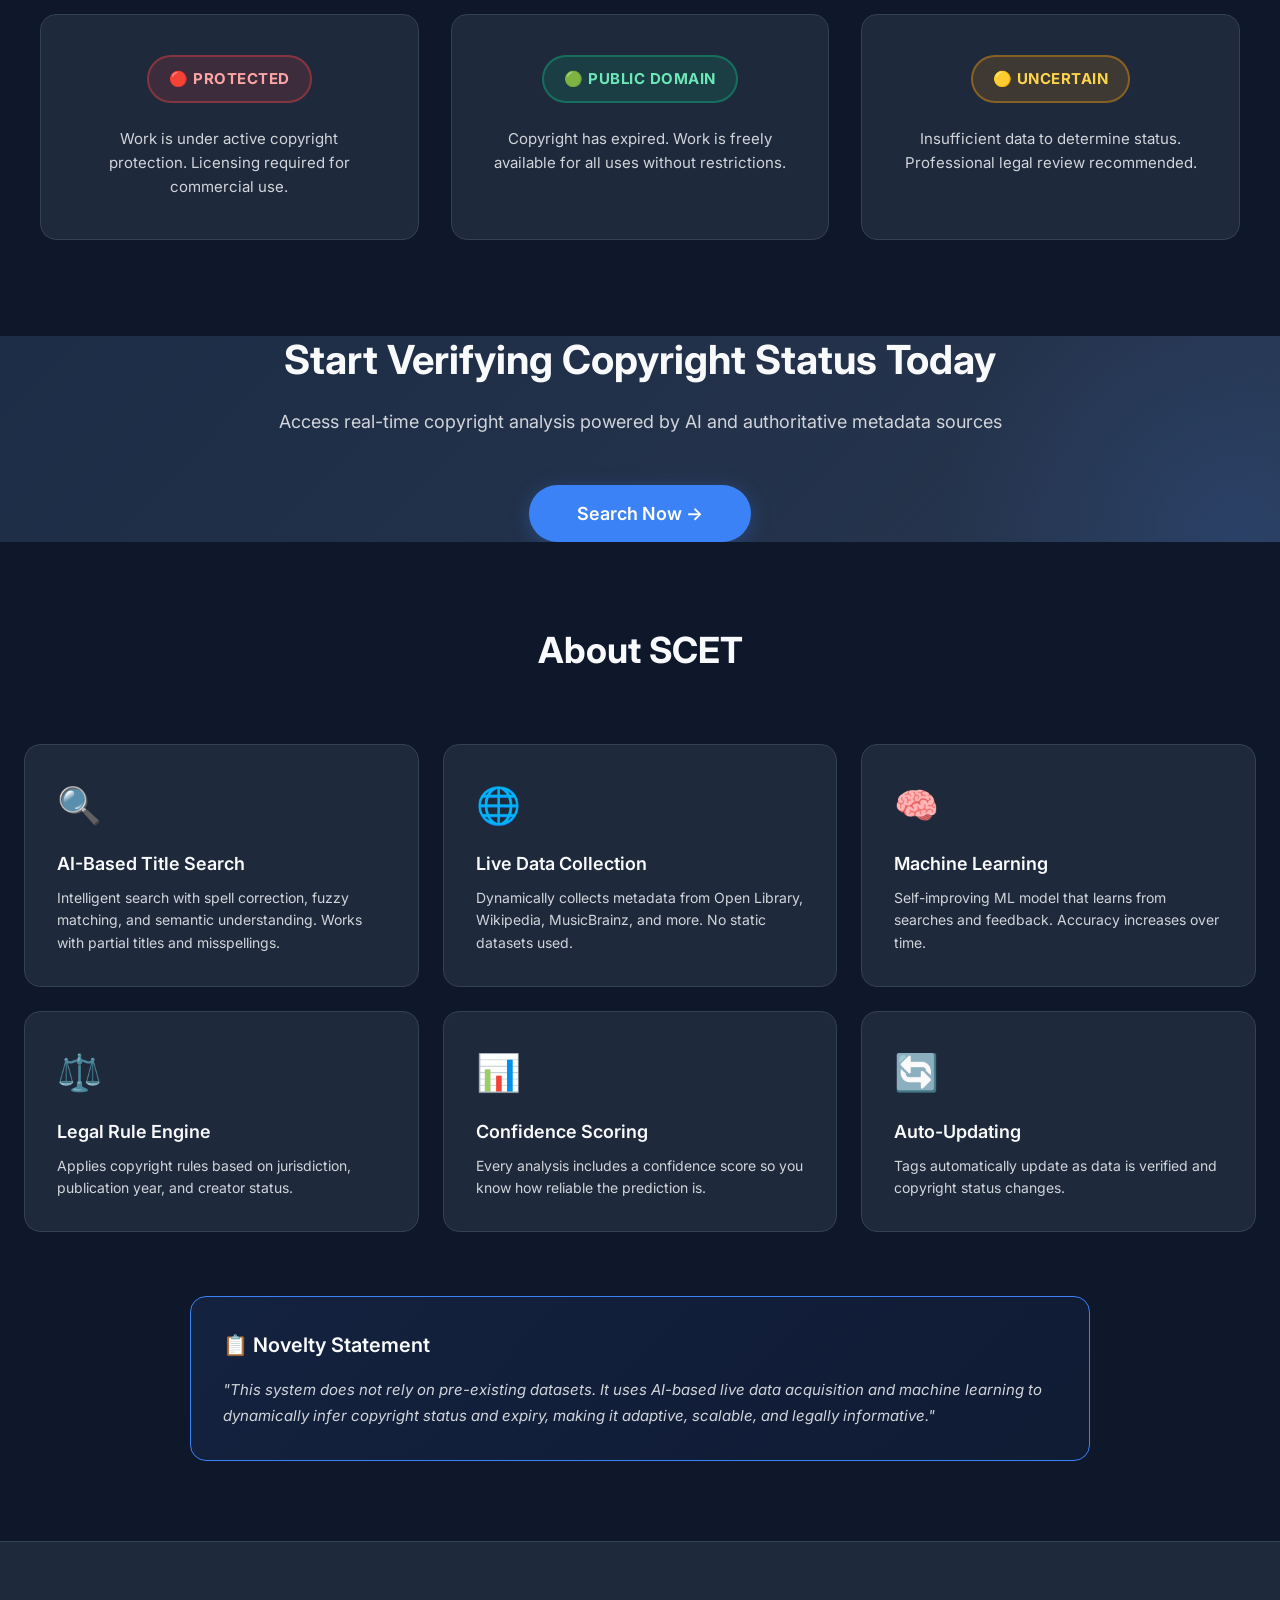
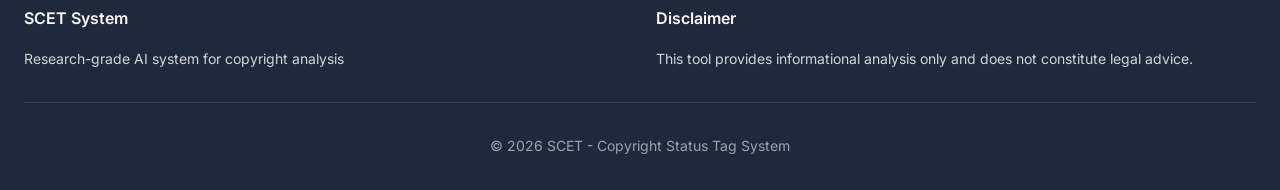
==== commit c5359551: "Add YouTube Music Copyright Checker page and API endpoint" ====
--- a/index.html
+++ b/index.html
@@ -21,6 +21,7 @@
                 <nav class="nav-links">
                     <a href="index.html" class="nav-link active">Home</a>
                     <a href="search.html" class="nav-link">Search</a>
+                    <a href="/youtube-check" class="nav-link">YouTube Check</a>
                     <a href="how-it-works.html" class="nav-link">How It Works</a>
                     <a href="sources.html" class="nav-link">Sources</a>
                     <a href="about.html" class="nav-link">About</a>
--- a/css/styles.css
+++ b/css/styles.css
@@ -577,6 +577,7 @@
 }
 
 .cta-button {
+    display: inline-block;
     background: var(--primary-color);
     color: white;
     border: none;
@@ -1503,4 +1504,75 @@
     .section-title {
         font-size: 28px;
     }
+}
+
+/* YouTube Music Copyright Checker */
+.youtube-check-box {
+    display: grid;
+    gap: var(--space-4);
+}
+
+.youtube-form-grid {
+    display: grid;
+    grid-template-columns: 1fr 1fr;
+    gap: var(--space-3);
+}
+
+.input-group {
+    display: grid;
+    gap: var(--space-2);
+}
+
+.input-label {
+    font-size: 14px;
+    font-weight: 600;
+    color: var(--text-secondary);
+}
+
+.youtube-check-actions {
+    display: flex;
+    justify-content: flex-start;
+}
+
+.youtube-check-btn {
+    min-width: 220px;
+}
+
+.youtube-legal-note {
+    margin: 0;
+    color: var(--gray-500);
+    font-size: 13px;
+}
+
+.music-result-card .smart-tag {
+    border: 1px solid var(--border-color);
+    border-radius: var(--radius-lg);
+}
+
+.music-card-grid {
+    display: grid;
+    gap: 10px;
+    margin-bottom: var(--space-4);
+}
+
+.music-row {
+    color: var(--text-primary);
+}
+
+.music-list {
+    margin: 0;
+    padding-left: 18px;
+    display: grid;
+    gap: 6px;
+}
+
+@media (max-width: 768px) {
+    .youtube-form-grid {
+        grid-template-columns: 1fr;
+    }
+
+    .youtube-check-btn {
+        width: 100%;
+        min-width: 0;
+    }
 }
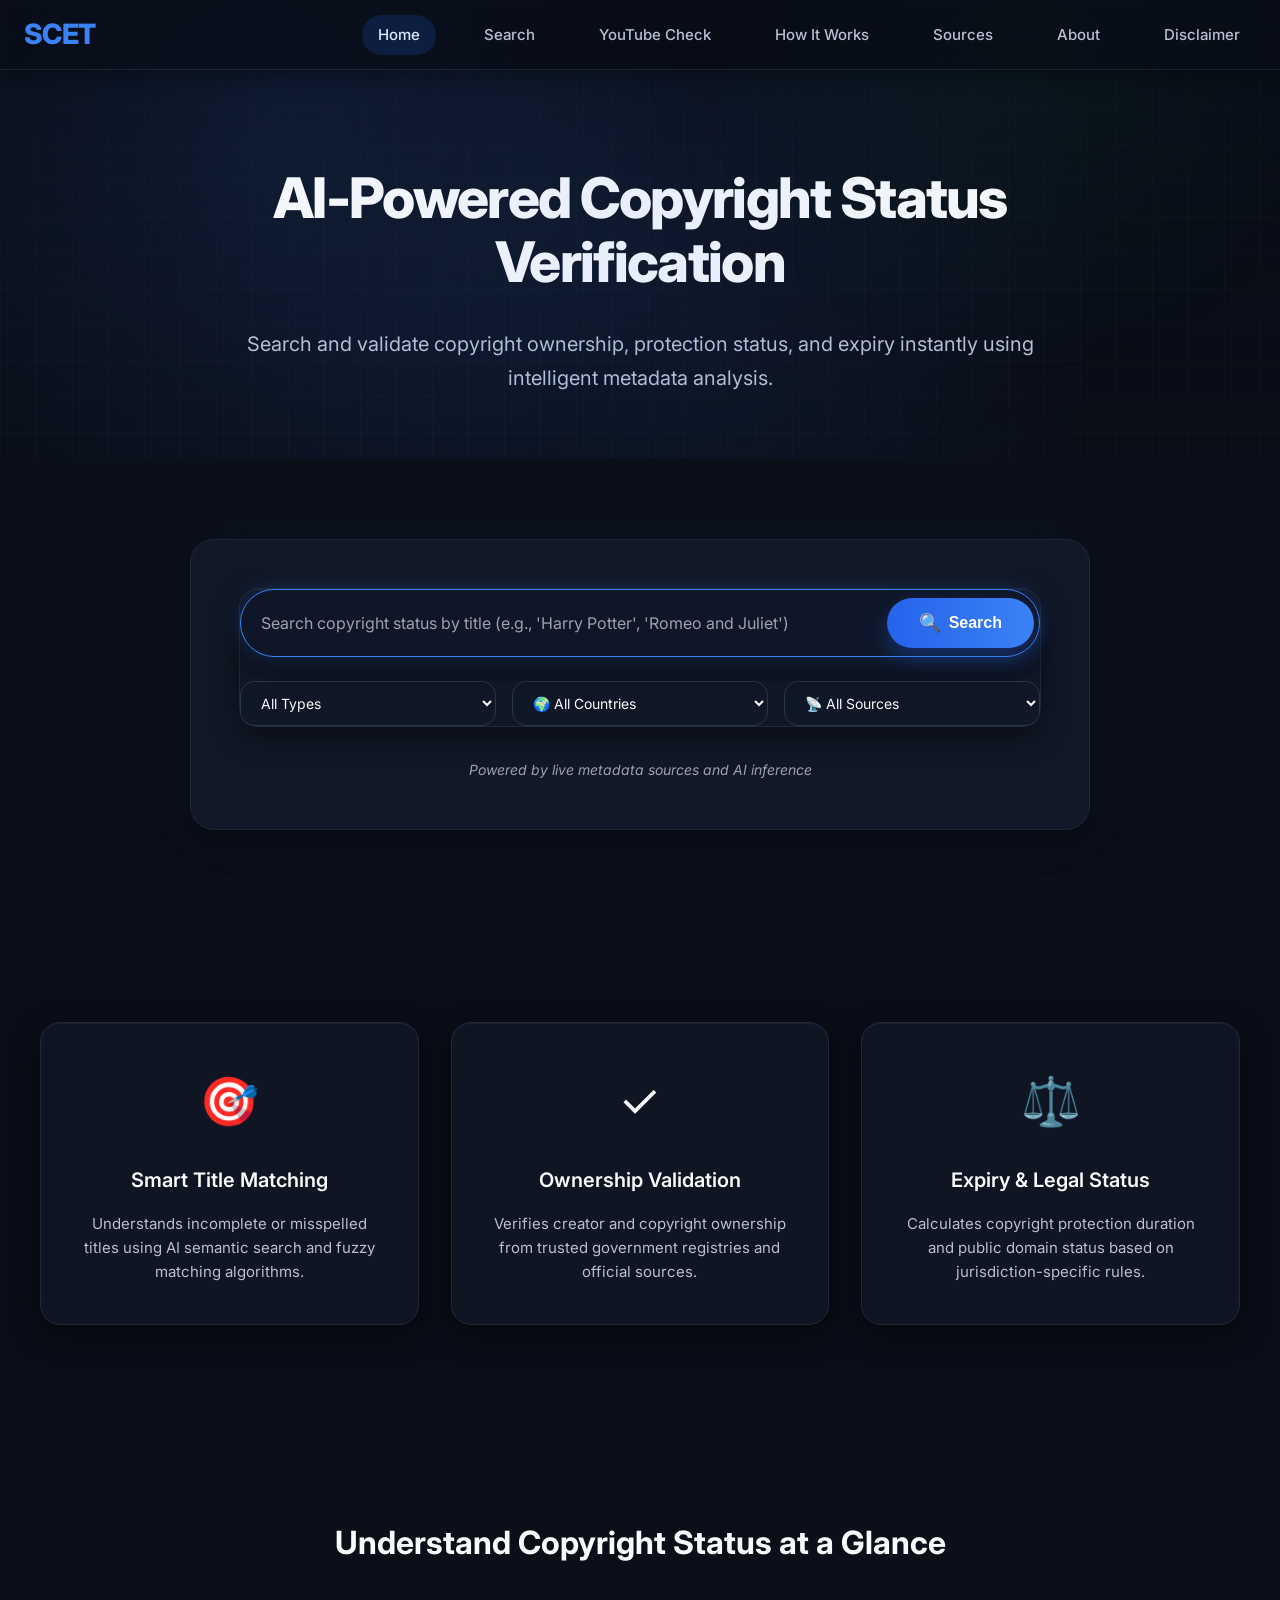
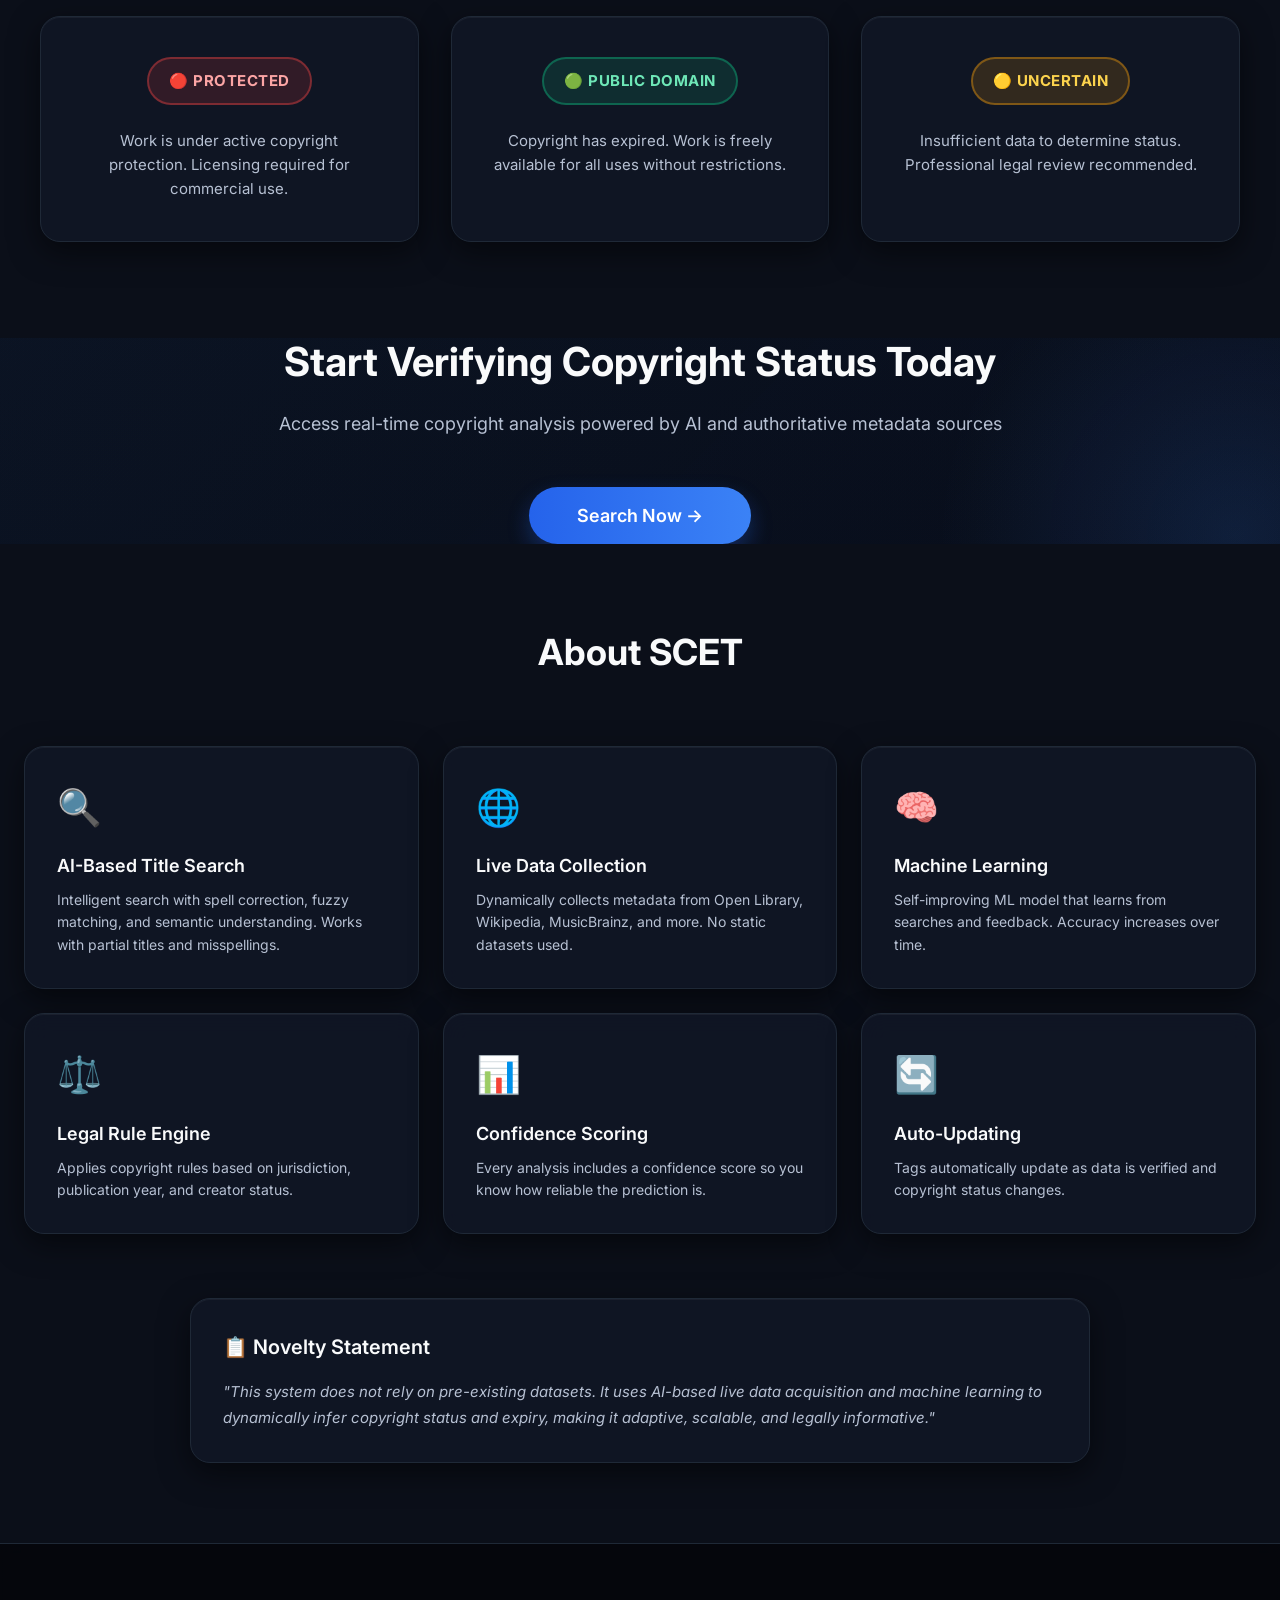
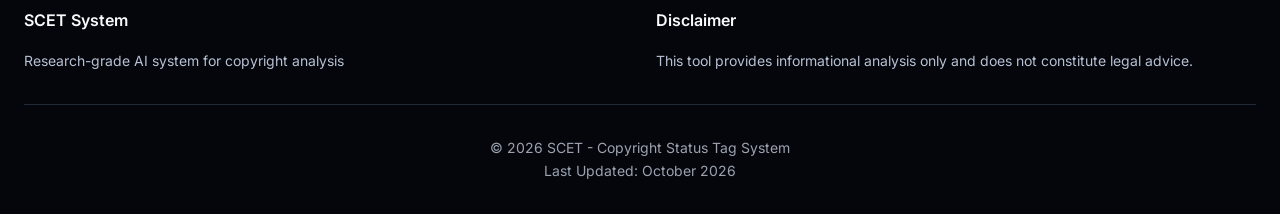
==== commit 3222e7c1: "Add last updated text to footer" ====
--- a/index.html
+++ b/index.html
@@ -335,6 +335,7 @@
                 </div>
                 <div class="footer-bottom">
                     <p>&copy; 2026 SCET - Copyright Status Tag System</p>
+                    <p>Last Updated: October 2026</p>
                 </div>
             </div>
         </footer>
--- a/css/styles.css
+++ b/css/styles.css
@@ -1510,6 +1510,10 @@
 .youtube-check-box {
     display: grid;
     gap: var(--space-4);
+    max-width: 980px;
+    margin: 0 auto;
+    padding: 26px;
+    border-radius: 20px;
 }
 
 .youtube-form-grid {
@@ -1518,6 +1522,28 @@
     gap: var(--space-3);
 }
 
+.youtube-check-page .search-container {
+    max-width: 1100px;
+}
+
+.youtube-check-page .search-input {
+    font-size: 17px;
+    padding: 20px 0;
+}
+
+.youtube-check-page .search-input-wrapper {
+    max-width: 920px;
+    margin: 0 auto;
+}
+
+.youtube-check-page .input-label {
+    text-align: center;
+}
+
+.youtube-check-page .youtube-form-grid .input-group:first-child {
+    grid-column: 1 / -1;
+}
+
 .input-group {
     display: grid;
     gap: var(--space-2);
@@ -1531,32 +1557,88 @@
 
 .youtube-check-actions {
     display: flex;
-    justify-content: flex-start;
+    justify-content: center;
 }
 
 .youtube-check-btn {
-    min-width: 220px;
+    min-width: 260px;
+    height: 54px;
 }
 
 .youtube-legal-note {
     margin: 0;
     color: var(--gray-500);
     font-size: 13px;
+    text-align: center;
+}
+
+.youtube-disclaimer-note {
+    margin-top: 10px;
+    color: var(--text-tertiary);
+    text-align: center;
+    font-size: 13px;
 }
 
 .music-result-card .smart-tag {
     border: 1px solid var(--border-color);
-    border-radius: var(--radius-lg);
+    border-radius: 20px;
+    padding: 24px;
+    box-shadow: var(--shadow-glass);
+    backdrop-filter: blur(12px);
+}
+
+.youtube-result-card {
+    transition: all 0.2s ease;
+}
+
+.youtube-result-card:hover {
+    transform: translateY(-4px);
+    border-color: #2b3b52;
+}
+
+.youtube-media-head {
+    display: flex;
+    align-items: center;
+    gap: 16px;
+    margin-bottom: 18px;
+    padding-bottom: 14px;
+    border-bottom: 1px solid rgba(148, 163, 184, 0.2);
+}
+
+.youtube-thumb {
+    width: 88px;
+    height: 88px;
+    border-radius: 16px;
+    object-fit: cover;
+    border: 1px solid #2b3a50;
+    box-shadow: 0 8px 20px rgba(0, 0, 0, 0.35);
+}
+
+.youtube-media-title {
+    font-size: 22px;
+    line-height: 1.3;
+    color: #f8fbff;
+    margin-bottom: 4px;
+}
+
+.youtube-media-channel,
+.youtube-media-artist {
+    font-size: 14px;
+    color: var(--text-secondary);
 }
 
 .music-card-grid {
     display: grid;
-    gap: 10px;
+    gap: 12px;
     margin-bottom: var(--space-4);
 }
 
 .music-row {
     color: var(--text-primary);
+    padding: 10px 12px;
+    border-radius: 12px;
+    border: 1px solid rgba(148, 163, 184, 0.15);
+    background: rgba(15, 23, 42, 0.45);
 }
 
 .music-list {
@@ -1566,13 +1648,1218 @@
     gap: 6px;
 }
 
+.confidence-section {
+    margin-top: 2px;
+}
+
+.yt-confidence-track {
+    height: 10px;
+    border-radius: 999px;
+    background: #1f2937;
+    overflow: hidden;
+    border: 1px solid #2b3a50;
+}
+
+.yt-confidence-fill {
+    height: 100%;
+    background: linear-gradient(90deg, #2563eb, #3b82f6);
+    transition: width 0.3s ease;
+}
+
+.yt-confidence-meta {
+    margin-top: 8px;
+    color: var(--text-secondary);
+    font-size: 13px;
+}
+
+.yt-confidence-title {
+    margin-top: 14px;
+}
+
+.yt-risk-meter-track {
+    height: 12px;
+    border-radius: 999px;
+    background: #1f2937;
+    overflow: hidden;
+    border: 1px solid #2b3a50;
+    margin-bottom: 8px;
+}
+
+.yt-risk-meter-fill {
+    height: 100%;
+    transition: width 0.3s ease;
+}
+
+.yt-risk-meter-fill.badge-protected {
+    background: linear-gradient(90deg, #dc2626, #ef4444);
+}
+
+.yt-risk-meter-fill.badge-unknown {
+    background: linear-gradient(90deg, #ca8a04, #f59e0b);
+}
+
+.yt-risk-meter-fill.badge-public {
+    background: linear-gradient(90deg, #059669, #10b981);
+}
+
+.yt-risk-score {
+    font-size: 13px;
+    color: var(--text-secondary);
+    margin-bottom: 2px;
+    letter-spacing: 0.02em;
+}
+
+.yt-reason-list {
+    margin: 0;
+    padding-left: 18px;
+    display: grid;
+    gap: 6px;
+}
+
+.yt-reason-list li {
+    color: var(--text-secondary);
+    font-size: 14px;
+}
+
+.yt-meta-note {
+    margin-top: 8px;
+    color: var(--text-tertiary);
+    font-size: 12px;
+}
+
+.yt-risk-note {
+    margin-top: 10px;
+    color: var(--text-tertiary);
+    font-size: 13px;
+}
+
+.yt-smart-suggestion {
+    margin-top: 10px;
+    padding: 10px 12px;
+    border-radius: 12px;
+    border: 1px solid rgba(245, 158, 11, 0.35);
+    background: rgba(245, 158, 11, 0.08);
+    color: #fcd34d;
+    font-size: 14px;
+}
+
+.yt-smart-suggestion a {
+    color: #93c5fd;
+    margin-left: 6px;
+    text-decoration: none;
+    font-weight: 600;
+}
+
+.yt-smart-suggestion a:hover {
+    text-decoration: underline;
+}
+
+.youtube-check-btn.is-loading {
+    opacity: 0.8;
+    cursor: not-allowed;
+}
+
+.youtube-check-btn.is-loading .btn-text::after {
+    content: '...';
+}
+
 @media (max-width: 768px) {
     .youtube-form-grid {
         grid-template-columns: 1fr;
     }
 
+    .youtube-check-page .youtube-form-grid .input-group:first-child {
+        grid-column: auto;
+    }
+
+    .youtube-media-head {
+        flex-direction: column;
+        align-items: flex-start;
+    }
+
+    .youtube-thumb {
+        width: 100%;
+        max-width: 220px;
+        height: auto;
+        aspect-ratio: 1 / 1;
+    }
+
     .youtube-check-btn {
         width: 100%;
         min-width: 0;
     }
-}+}
+
+/* ============================================
+   PREMIUM SAAS UI REFRESH
+   ============================================ */
+
+:root {
+    --bg-dark: #0b0f19;
+    --bg-dark-secondary: #0a0e18;
+    --bg-dark-tertiary: #151c2d;
+    --bg-card: #111827;
+    --bg-card-hover: #141d31;
+    --border-color: #1f2937;
+    --border-light: #29374a;
+    --text-secondary: #b7c1d3;
+    --text-tertiary: #9ca3af;
+    --shadow-glass: 0 10px 30px rgba(0, 0, 0, 0.5), inset 0 1px 0 rgba(255, 255, 255, 0.05);
+}
+
+body {
+    background: linear-gradient(180deg, #0b0f19, #05070d);
+    position: relative;
+}
+
+body::before {
+    content: '';
+    position: fixed;
+    inset: 0;
+    pointer-events: none;
+    z-index: -1;
+    background-image:
+        radial-gradient(circle at 20% 15%, rgba(59, 130, 246, 0.14), transparent 35%),
+        radial-gradient(circle at 80% 5%, rgba(16, 185, 129, 0.07), transparent 25%),
+        linear-gradient(rgba(255, 255, 255, 0.02) 1px, transparent 1px),
+        linear-gradient(90deg, rgba(255, 255, 255, 0.02) 1px, transparent 1px);
+    background-size: auto, auto, 36px 36px, 36px 36px;
+}
+
+.header {
+    background: rgba(8, 12, 22, 0.72);
+    border-bottom: 1px solid rgba(148, 163, 184, 0.15);
+    backdrop-filter: blur(14px);
+}
+
+.nav-link {
+    border-radius: 999px;
+}
+
+.nav-link.active,
+.nav-link:hover {
+    background: rgba(37, 99, 235, 0.18);
+    color: #dbeafe;
+}
+
+.page-header,
+.hero {
+    background: linear-gradient(180deg, rgba(5, 8, 16, 0.25) 0%, rgba(5, 7, 13, 0.04) 100%);
+}
+
+.page-title,
+.hero-title,
+.hero-title-large {
+    letter-spacing: -0.03em;
+}
+
+.search-box,
+.smart-tag-container,
+.feature-card,
+.feature-highlight-card,
+.status-example-item,
+.quick-searches-box,
+.content-section,
+.report-card,
+.novelty-card {
+    background: rgba(17, 24, 39, 0.78);
+    border: 1px solid #1f2937;
+    border-radius: 20px;
+    box-shadow: var(--shadow-glass);
+    backdrop-filter: blur(12px);
+}
+
+.feature-card:hover,
+.feature-highlight-card:hover,
+.status-example-item:hover,
+.result-card:hover,
+.content-section:hover {
+    transform: translateY(-4px);
+    transition: all 0.2s ease;
+}
+
+.search-input-wrapper {
+    background: rgba(15, 23, 42, 0.7);
+    border: 1px solid #243245;
+    border-radius: 999px;
+    box-shadow: var(--shadow-glass);
+}
+
+.search-btn,
+.cta-button,
+.category-btn,
+.youtube-check-btn {
+    background: linear-gradient(90deg, #2563eb, #3b82f6);
+    border-radius: 999px;
+    box-shadow: 0 10px 22px rgba(37, 99, 235, 0.32);
+}
+
+.search-btn:hover,
+.cta-button:hover,
+.category-btn:hover,
+.youtube-check-btn:hover {
+    background: linear-gradient(90deg, #3b82f6, #60a5fa);
+    transform: translateY(-2px) scale(1.02);
+}
+
+.filter-select {
+    background: rgba(17, 24, 39, 0.85);
+    border: 1px solid #29374a;
+    border-radius: 14px;
+}
+
+.result-badge {
+    border-radius: 999px;
+    padding: 6px 12px;
+}
+
+.confidence-bar,
+.confidence-bar-wrapper .confidence-bar {
+    background: #1f2937;
+}
+
+.confidence-fill {
+    background: linear-gradient(90deg, #2563eb, #3b82f6) !important;
+}
+
+.footer {
+    background: rgba(5, 7, 13, 0.8);
+    backdrop-filter: blur(8px);
+}
+
+/* Search Page Dashboard Grid */
+.premium-search-section {
+    padding-top: var(--space-6);
+}
+
+.premium-dashboard-grid {
+    max-width: 1280px;
+    margin: 0 auto;
+    display: grid;
+    grid-template-columns: repeat(2, minmax(0, 1fr));
+    gap: 24px;
+    align-items: start;
+}
+
+.premium-card {
+    background: rgba(17, 24, 39, 0.78);
+    border: 1px solid #1f2937;
+    border-radius: 20px;
+    padding: 22px;
+    box-shadow: var(--shadow-glass);
+    backdrop-filter: blur(12px);
+    transition: all 0.2s ease;
+    animation: fadeInUp 0.45s ease-out both;
+}
+
+.premium-dashboard-grid .premium-card:nth-child(2) {
+    animation-delay: 0.08s;
+}
+
+.premium-dashboard-grid .premium-card:nth-child(3) {
+    animation-delay: 0.14s;
+}
+
+.premium-dashboard-grid .premium-card:nth-child(4) {
+    animation-delay: 0.2s;
+}
+
+.premium-card:hover {
+    transform: translateY(-4px);
+    border-color: #2a3a52;
+}
+
+.premium-card-head {
+    margin-bottom: 16px;
+}
+
+.premium-card-title {
+    font-size: 22px;
+    line-height: 1.25;
+    margin-bottom: 6px;
+    color: #f8fbff;
+}
+
+.premium-card-subtitle {
+    font-size: 14px;
+    color: #9ca3af;
+}
+
+.premium-search-card .search-box {
+    margin-bottom: 0;
+}
+
+.premium-result-panel .search-results {
+    margin-top: 0;
+}
+
+.premium-result-panel .results-heading {
+    font-size: 18px;
+    margin-bottom: 12px;
+}
+
+.premium-empty-result-state {
+    margin-top: 8px;
+    border: 1px dashed #2d3c52;
+    border-radius: 16px;
+    padding: 18px;
+    background: rgba(15, 23, 42, 0.45);
+}
+
+.search-results:not(.hidden) + .premium-empty-result-state {
+    display: none;
+}
+
+.premium-placeholder-title {
+    font-size: 18px;
+    font-weight: 600;
+    color: #e5edf8;
+    margin-bottom: 6px;
+}
+
+.premium-placeholder-text {
+    font-size: 14px;
+    color: #9ca3af;
+    margin-bottom: 14px;
+}
+
+.premium-status-row {
+    display: flex;
+    flex-wrap: wrap;
+    gap: 10px;
+}
+
+.premium-mini-grid {
+    display: grid;
+    grid-template-columns: 1fr;
+    gap: 12px;
+}
+
+.premium-mini-card {
+    border: 1px solid #253447;
+    background: linear-gradient(145deg, rgba(17, 24, 39, 0.95), rgba(15, 23, 42, 0.7));
+    border-radius: 16px;
+    padding: 14px;
+    box-shadow: 0 10px 20px rgba(0, 0, 0, 0.28);
+}
+
+.premium-mini-card h4 {
+    font-size: 16px;
+    color: #e5edf8;
+    margin: 4px 0;
+}
+
+.premium-mini-card p {
+    font-size: 13px;
+    color: #9ca3af;
+}
+
+.mini-icon {
+    font-size: 18px;
+}
+
+.premium-quick-grid {
+    display: grid;
+    grid-template-columns: repeat(2, minmax(0, 1fr));
+    gap: 10px;
+    margin-bottom: 14px;
+}
+
+.premium-quick-grid .quick-search-btn {
+    border-radius: 14px;
+    transform: none;
+    background: rgba(30, 41, 59, 0.8);
+}
+
+.premium-quick-grid .quick-search-btn:hover {
+    transform: translateY(-2px);
+}
+
+.premium-example-list {
+    display: grid;
+    gap: 10px;
+    margin-bottom: 14px;
+}
+
+.premium-example-item {
+    display: flex;
+    align-items: center;
+    justify-content: space-between;
+    padding: 10px 12px;
+    border-radius: 12px;
+    background: rgba(17, 24, 39, 0.95);
+    border: 1px solid #253447;
+}
+
+.premium-example-item div {
+    color: #dbe7f7;
+    font-weight: 500;
+}
+
+.premium-example-panel .category-buttons {
+    margin-top: 2px;
+}
+
+.recent-reports-list {
+    display: grid;
+    gap: 12px;
+}
+
+.recent-report-item {
+    display: block;
+    text-decoration: none;
+    border: 1px solid #253447;
+    border-radius: 14px;
+    padding: 14px;
+    background: rgba(15, 23, 42, 0.45);
+    transition: all 0.2s ease;
+}
+
+.recent-report-item:hover {
+    transform: translateY(-2px);
+    border-color: #3b82f6;
+    background: rgba(18, 30, 52, 0.7);
+}
+
+.recent-report-title {
+    color: #e5edf8;
+    font-weight: 600;
+    margin-bottom: 6px;
+}
+
+.recent-report-meta {
+    display: flex;
+    flex-wrap: wrap;
+    gap: 8px;
+    color: #9ca3af;
+    font-size: 13px;
+}
+
+@media (max-width: 1024px) {
+    .premium-dashboard-grid {
+        grid-template-columns: 1fr;
+    }
+}
+
+@media (max-width: 768px) {
+    .premium-quick-grid {
+        grid-template-columns: 1fr;
+    }
+
+    .page-title {
+        font-size: 36px;
+    }
+}
+
+/* ============================================
+   UX REFINEMENT LAYER
+   ============================================ */
+
+.page-eyebrow {
+    display: inline-flex;
+    align-items: center;
+    padding: 8px 14px;
+    margin-bottom: 16px;
+    border-radius: 999px;
+    border: 1px solid rgba(96, 165, 250, 0.22);
+    background: rgba(37, 99, 235, 0.12);
+    color: #dbeafe;
+    font-size: 12px;
+    font-weight: 700;
+    text-transform: uppercase;
+    letter-spacing: 0.14em;
+}
+
+.page-header-search,
+.report-page-header {
+    padding-bottom: 44px;
+}
+
+.premium-dashboard-grid-ux {
+    grid-template-columns: minmax(0, 1.15fr) minmax(0, 0.85fr);
+}
+
+.premium-search-card-main,
+.premium-result-panel-main {
+    min-height: 100%;
+}
+
+.card-kicker {
+    display: inline-block;
+    margin-bottom: 10px;
+    font-size: 11px;
+    font-weight: 700;
+    letter-spacing: 0.12em;
+    text-transform: uppercase;
+    color: #93c5fd;
+}
+
+.search-box-refined {
+    margin-bottom: 0;
+}
+
+.search-ux-toolbar {
+    display: flex;
+    justify-content: space-between;
+    gap: 16px;
+    align-items: center;
+    margin-top: 18px;
+    flex-wrap: wrap;
+}
+
+.search-ux-chips {
+    display: flex;
+    flex-wrap: wrap;
+    gap: 10px;
+}
+
+.search-chip {
+    padding: 7px 12px;
+    border-radius: 999px;
+    background: rgba(148, 163, 184, 0.08);
+    border: 1px solid rgba(148, 163, 184, 0.14);
+    color: #cbd5e1;
+    font-size: 12px;
+    font-weight: 600;
+}
+
+.filters-toggle-btn {
+    border: 1px solid rgba(96, 165, 250, 0.22);
+    background: rgba(37, 99, 235, 0.09);
+    color: #dbeafe;
+    border-radius: 999px;
+    padding: 10px 16px;
+    font-size: 13px;
+    font-weight: 600;
+    cursor: pointer;
+    transition: all 0.2s ease;
+}
+
+.filters-toggle-btn:hover {
+    background: rgba(37, 99, 235, 0.18);
+    transform: translateY(-1px);
+}
+
+.search-options-collapsed {
+    display: none;
+}
+
+.search-hint-refined {
+    margin-top: 16px;
+    color: #8fa3bd;
+    font-size: 13px;
+}
+
+.search-hint-refined a {
+    color: #93c5fd;
+    text-decoration: none;
+    font-weight: 600;
+}
+
+.search-hint-refined a:hover {
+    text-decoration: underline;
+}
+
+.results-toolbar {
+    display: flex;
+    justify-content: space-between;
+    gap: 16px;
+    align-items: flex-start;
+    padding: 14px 0 4px;
+}
+
+.results-toolbar-title {
+    font-size: 18px;
+    font-weight: 700;
+    color: #f8fbff;
+}
+
+.results-toolbar-text {
+    margin-top: 6px;
+    color: #97a6bb;
+    font-size: 14px;
+    line-height: 1.6;
+}
+
+.result-card-refined {
+    width: 100%;
+    text-align: left;
+}
+
+.result-card-topline {
+    display: flex;
+    justify-content: space-between;
+    align-items: center;
+    gap: 12px;
+    margin-bottom: 14px;
+}
+
+.result-rank-pill {
+    display: inline-flex;
+    align-items: center;
+    padding: 5px 11px;
+    border-radius: 999px;
+    background: rgba(59, 130, 246, 0.14);
+    color: #bfdbfe;
+    font-size: 12px;
+    font-weight: 700;
+}
+
+.result-card.is-selected {
+    border-color: #60a5fa;
+    box-shadow: 0 0 0 1px rgba(96, 165, 250, 0.32), 0 18px 38px rgba(37, 99, 235, 0.16);
+    background: rgba(18, 29, 48, 0.95);
+}
+
+.result-card.is-selected::before {
+    opacity: 1;
+}
+
+.result-card.is-selected .result-title {
+    color: #ffffff;
+}
+
+.result-reason {
+    margin: 0 0 14px;
+    color: #b9c6d8;
+    font-size: 14px;
+    line-height: 1.6;
+}
+
+.result-card .result-year,
+.result-card .result-type,
+.result-card .result-source {
+    padding: 6px 10px;
+    font-weight: 500;
+}
+
+.result-card-skeleton {
+    pointer-events: none;
+}
+
+.skeleton-line {
+    height: 11px;
+    border-radius: 999px;
+    margin-bottom: 12px;
+    background: linear-gradient(90deg, rgba(148, 163, 184, 0.14), rgba(148, 163, 184, 0.28), rgba(148, 163, 184, 0.14));
+    background-size: 200% 100%;
+    animation: shimmer 1.1s linear infinite;
+}
+
+.skeleton-line-sm {
+    width: 30%;
+}
+
+.skeleton-line-md {
+    width: 66%;
+}
+
+.skeleton-line-lg {
+    width: 82%;
+    height: 16px;
+}
+
+.skeleton-pills {
+    display: flex;
+    gap: 10px;
+    margin-top: 14px;
+}
+
+.skeleton-pill {
+    width: 88px;
+    height: 28px;
+    border-radius: 999px;
+    background: linear-gradient(90deg, rgba(148, 163, 184, 0.14), rgba(148, 163, 184, 0.28), rgba(148, 163, 184, 0.14));
+    background-size: 200% 100%;
+    animation: shimmer 1.1s linear infinite;
+}
+
+@keyframes shimmer {
+    from {
+        background-position: 200% 0;
+    }
+    to {
+        background-position: -200% 0;
+    }
+}
+
+.suggestions-refined {
+    grid-column: 1 / -1;
+    display: flex;
+    flex-wrap: wrap;
+    gap: 12px;
+    align-items: center;
+    padding: 18px 20px;
+    background: rgba(11, 17, 30, 0.72);
+    border: 1px dashed rgba(148, 163, 184, 0.18);
+    border-radius: 18px;
+}
+
+.suggestions-refined > span {
+    font-size: 13px;
+    font-weight: 700;
+    text-transform: uppercase;
+    letter-spacing: 0.08em;
+    color: #9fb2ca;
+}
+
+#suggestionsList {
+    display: flex;
+    flex-wrap: wrap;
+    gap: 10px;
+}
+
+.suggestion-tag {
+    border: 1px solid rgba(96, 165, 250, 0.18);
+    background: rgba(37, 99, 235, 0.08);
+    color: #dbeafe;
+    border-radius: 999px;
+    padding: 8px 13px;
+    font-size: 13px;
+    font-weight: 600;
+    cursor: pointer;
+}
+
+.suggestion-tag:hover {
+    background: rgba(37, 99, 235, 0.18);
+}
+
+.section-heading-wrap {
+    display: flex;
+    justify-content: space-between;
+    gap: 20px;
+    align-items: end;
+    margin-bottom: 18px;
+    flex-wrap: wrap;
+}
+
+.section-heading-copy {
+    max-width: 620px;
+    color: #9caec4;
+    font-size: 14px;
+    line-height: 1.6;
+}
+
+.smart-tag-refined {
+    padding: 28px;
+}
+
+.tag-intro-band {
+    display: flex;
+    align-items: center;
+    gap: 14px;
+    margin-bottom: 18px;
+}
+
+.tag-intro-copy {
+    display: flex;
+    flex-direction: column;
+    gap: 4px;
+}
+
+.tag-overline {
+    color: #9fb2ca;
+    font-size: 12px;
+    letter-spacing: 0.1em;
+    text-transform: uppercase;
+    font-weight: 700;
+}
+
+.tag-timeline-refined {
+    display: grid;
+    gap: 4px;
+}
+
+.tag-timeline-label {
+    font-size: 12px;
+    font-weight: 700;
+    text-transform: uppercase;
+    letter-spacing: 0.1em;
+    color: #90a2b9;
+}
+
+.tag-summary-refined {
+    background: rgba(15, 23, 42, 0.5);
+    border: 1px solid rgba(148, 163, 184, 0.14);
+    border-radius: 16px;
+    padding: 16px 18px;
+}
+
+.tag-grid-refined {
+    display: grid;
+    grid-template-columns: repeat(2, minmax(0, 1fr));
+    gap: 18px;
+}
+
+.risk-assessment-refined {
+    background: rgba(15, 23, 42, 0.46);
+}
+
+.tag-confidence-refined {
+    background: rgba(15, 23, 42, 0.52);
+    border: 1px solid rgba(148, 163, 184, 0.12);
+    border-radius: 16px;
+    padding: 16px 18px;
+}
+
+.tag-confidence-head {
+    display: flex;
+    justify-content: space-between;
+    gap: 10px;
+    margin-bottom: 10px;
+    color: #dbe7f7;
+    font-weight: 600;
+    flex-wrap: wrap;
+}
+
+.tag-reasoning-refined {
+    border: 1px solid rgba(96, 165, 250, 0.15);
+    background: rgba(11, 18, 32, 0.7);
+}
+
+.tag-actions-refined {
+    display: flex;
+    gap: 12px;
+    flex-wrap: wrap;
+}
+
+.quick-action-btn {
+    border: 1px solid rgba(96, 165, 250, 0.18);
+    background: rgba(37, 99, 235, 0.09);
+    color: #e5efff;
+    border-radius: 999px;
+    padding: 11px 15px;
+    font-size: 13px;
+    font-weight: 700;
+    cursor: pointer;
+    transition: all 0.2s ease;
+}
+
+.quick-action-btn:hover {
+    background: rgba(37, 99, 235, 0.18);
+    transform: translateY(-1px);
+}
+
+.report-layout {
+    display: grid;
+    grid-template-columns: minmax(280px, 360px) minmax(0, 1fr);
+    gap: 28px;
+    align-items: start;
+}
+
+.report-summary-panel {
+    position: sticky;
+    top: 96px;
+}
+
+.report-summary-card {
+    background: rgba(15, 23, 42, 0.82);
+    border: 1px solid rgba(148, 163, 184, 0.14);
+    border-radius: 22px;
+    padding: 24px;
+    box-shadow: var(--shadow-glass);
+}
+
+.report-summary-label {
+    margin-bottom: 12px;
+    font-size: 12px;
+    font-weight: 700;
+    color: #9fb2ca;
+    text-transform: uppercase;
+    letter-spacing: 0.12em;
+}
+
+.report-summary-badge {
+    margin-bottom: 16px;
+}
+
+.report-summary-title {
+    font-size: 28px;
+    line-height: 1.15;
+    margin-bottom: 8px;
+    color: #ffffff;
+}
+
+.report-summary-subtitle {
+    margin-bottom: 18px;
+    color: #a9b8cc;
+    font-size: 15px;
+}
+
+.report-summary-grid {
+    display: grid;
+    gap: 12px;
+    margin-bottom: 18px;
+}
+
+.report-summary-item {
+    display: grid;
+    gap: 5px;
+    padding: 12px 14px;
+    border-radius: 14px;
+    background: rgba(17, 24, 39, 0.82);
+    border: 1px solid rgba(148, 163, 184, 0.09);
+}
+
+.report-summary-item-label {
+    font-size: 12px;
+    text-transform: uppercase;
+    letter-spacing: 0.08em;
+    color: #91a4be;
+    font-weight: 700;
+}
+
+.report-summary-item-value {
+    color: #eff6ff;
+    font-weight: 600;
+}
+
+.report-summary-block {
+    margin-bottom: 20px;
+    padding: 14px 16px;
+    border-radius: 16px;
+    background: rgba(17, 24, 39, 0.76);
+    border: 1px solid rgba(148, 163, 184, 0.09);
+}
+
+.report-summary-block-label {
+    display: block;
+    margin-bottom: 10px;
+    color: #9fb2ca;
+    font-size: 12px;
+    font-weight: 700;
+    text-transform: uppercase;
+    letter-spacing: 0.08em;
+}
+
+.report-summary-confidence {
+    height: 12px;
+}
+
+.report-summary-confidence-meta {
+    display: flex;
+    justify-content: space-between;
+    gap: 10px;
+    margin-top: 10px;
+    color: #dbe7f7;
+    font-size: 13px;
+    font-weight: 600;
+}
+
+.report-actions {
+    display: grid;
+    gap: 10px;
+}
+
+.report-action-link,
+.report-action-btn {
+    width: 100%;
+    text-align: center;
+    text-decoration: none;
+}
+
+.report-content-shell {
+    background: transparent;
+    border: none;
+    box-shadow: none;
+    padding: 0;
+}
+
+.report-card-refined {
+    padding: 30px;
+}
+
+.report-lead {
+    color: #e8f0ff;
+    font-size: 18px;
+    line-height: 1.7;
+}
+
+.report-section-intro {
+    padding-bottom: 26px;
+}
+
+.report-disclaimer-card {
+    background: linear-gradient(145deg, rgba(127, 29, 29, 0.16), rgba(51, 15, 15, 0.2));
+}
+
+.report-disclaimer-title {
+    color: #fecaca;
+}
+
+.report-disclaimer-text {
+    color: #f9d8d8;
+}
+
+.report-inline-link {
+    color: #fecaca;
+    text-decoration: underline;
+}
+
+.toast-region {
+    position: fixed;
+    top: 88px;
+    right: 20px;
+    z-index: 200;
+    display: grid;
+    gap: 10px;
+}
+
+.toast {
+    min-width: 240px;
+    max-width: 360px;
+    padding: 12px 14px;
+    border-radius: 14px;
+    color: #eff6ff;
+    background: rgba(15, 23, 42, 0.96);
+    border: 1px solid rgba(148, 163, 184, 0.16);
+    box-shadow: 0 18px 42px rgba(0, 0, 0, 0.36);
+    opacity: 0;
+    transform: translateY(-6px);
+    transition: all 0.22s ease;
+    font-size: 14px;
+    line-height: 1.5;
+}
+
+.toast.is-visible {
+    opacity: 1;
+    transform: translateY(0);
+}
+
+.toast-success {
+    border-color: rgba(16, 185, 129, 0.28);
+}
+
+.toast-error {
+    border-color: rgba(239, 68, 68, 0.28);
+}
+
+.toast-info {
+    border-color: rgba(59, 130, 246, 0.28);
+}
+
+.error-message {
+    color: var(--danger-color);
+    text-align: center;
+    padding: 20px;
+}
+
+@media (max-width: 1024px) {
+    .premium-dashboard-grid-ux,
+    .report-layout {
+        grid-template-columns: 1fr;
+    }
+
+    .report-summary-panel {
+        position: relative;
+        top: 0;
+    }
+}
+
+@media (max-width: 768px) {
+    .header-container {
+        gap: 16px;
+        align-items: flex-start;
+        flex-direction: column;
+        justify-content: center;
+        padding-top: 10px;
+        padding-bottom: 10px;
+    }
+
+    .header {
+        height: auto;
+    }
+
+    .nav-links {
+        width: 100%;
+        overflow-x: auto;
+        padding-bottom: 4px;
+        scrollbar-width: none;
+    }
+
+    .nav-links::-webkit-scrollbar {
+        display: none;
+    }
+
+    .search-ux-toolbar,
+    .results-toolbar,
+    .section-heading-wrap,
+    .tag-confidence-head,
+    .report-summary-confidence-meta {
+        flex-direction: column;
+        align-items: flex-start;
+    }
+
+    .tag-grid-refined {
+        grid-template-columns: 1fr;
+    }
+
+    .smart-tag-refined,
+    .report-card-refined,
+    .report-summary-card {
+        padding: 22px;
+    }
+
+    .toast-region {
+        left: 14px;
+        right: 14px;
+        top: auto;
+        bottom: 16px;
+    }
+
+    .toast {
+        min-width: 0;
+        max-width: none;
+    }
+}
+
+@media print {
+    .header,
+    .footer,
+    .report-actions,
+    .toast-region,
+    .nav-links {
+        display: none !important;
+    }
+
+    body,
+    .app-container,
+    .main-content,
+    .content-section,
+    .report-card,
+    .report-summary-card {
+        background: #ffffff !important;
+        color: #111827 !important;
+        box-shadow: none !important;
+    }
+
+    body::before {
+        display: none !important;
+    }
+
+    .report-layout {
+        grid-template-columns: 1fr;
+    }
+
+    .report-summary-panel {
+        position: static;
+    }
+
+    .report-summary-item,
+    .expiry-item,
+    .reasoning-box,
+    .source-item,
+    .novelty-card {
+        border: 1px solid #d1d5db !important;
+        background: #ffffff !important;
+        color: #111827 !important;
+    }
+
+    .page-title,
+    .report-summary-title,
+    .report-section-title,
+    .meta-value,
+    .report-lead {
+        color: #111827 !important;
+    }
+}
